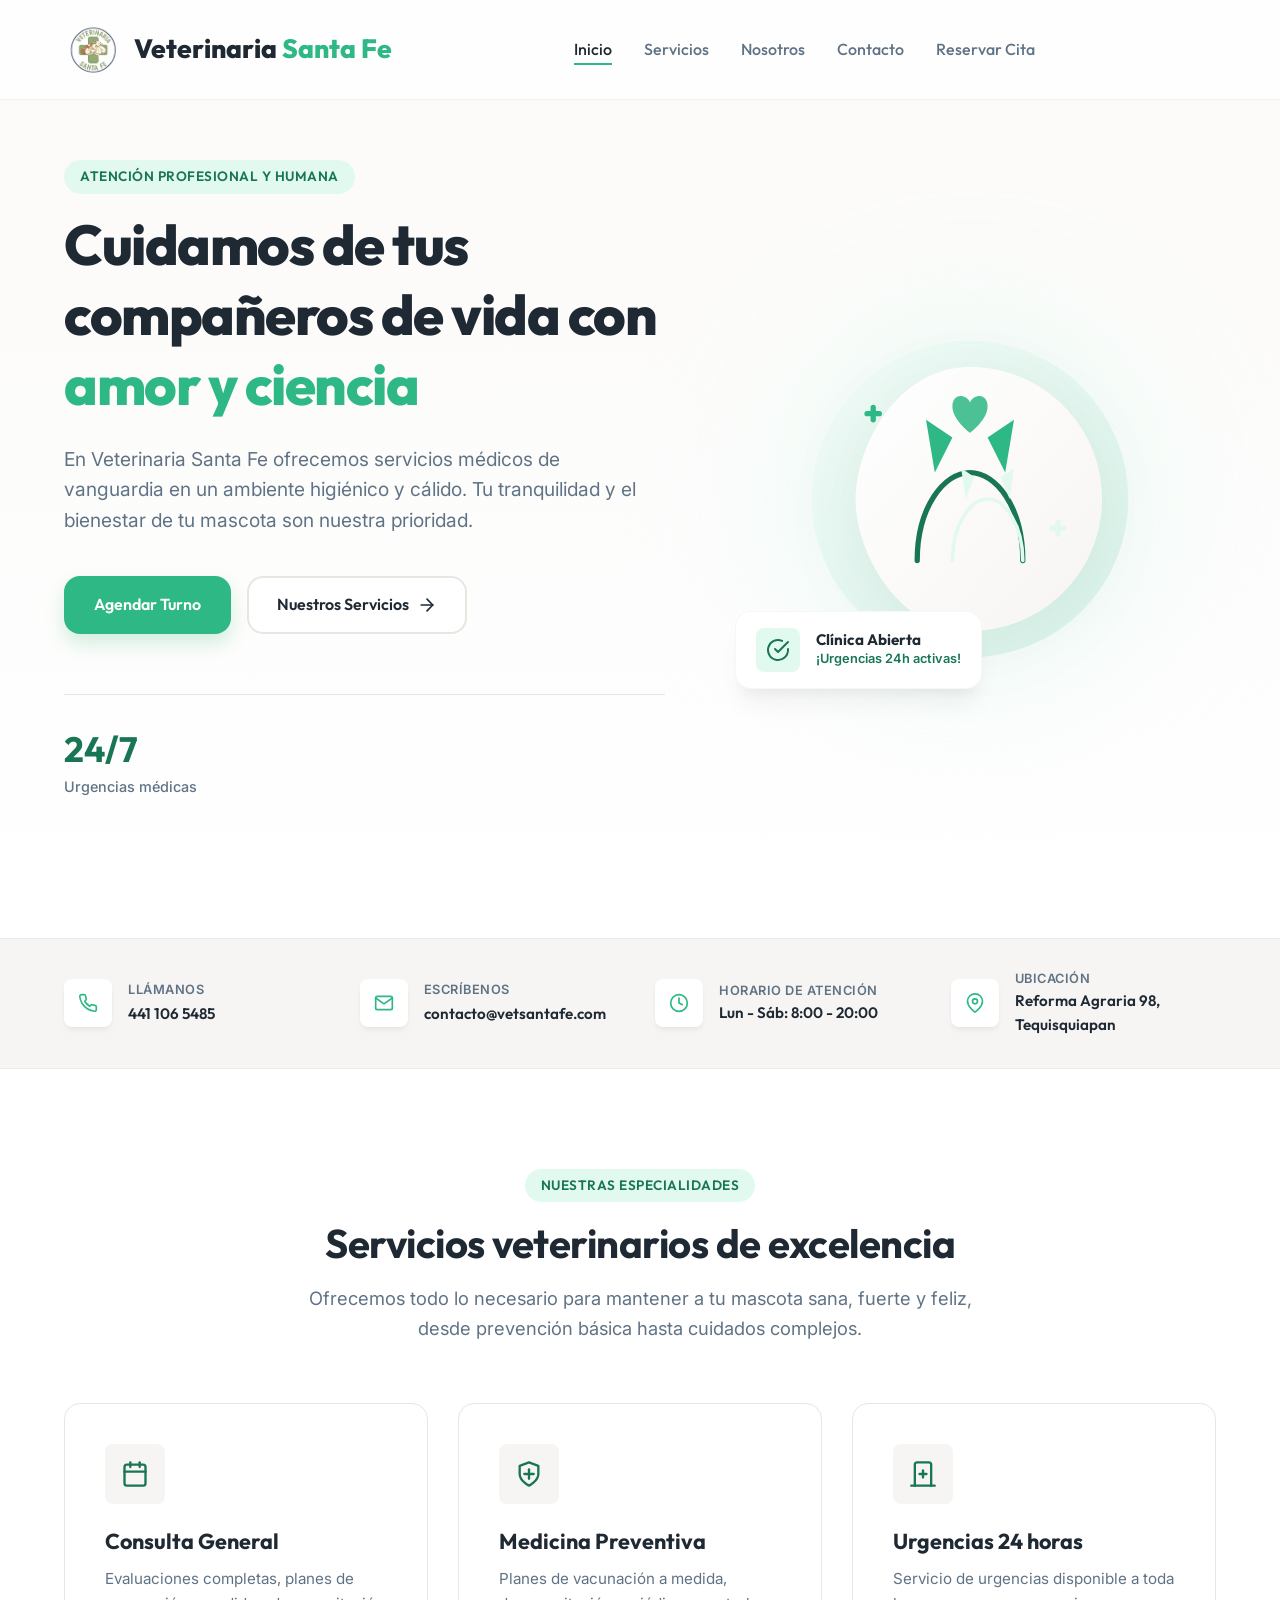
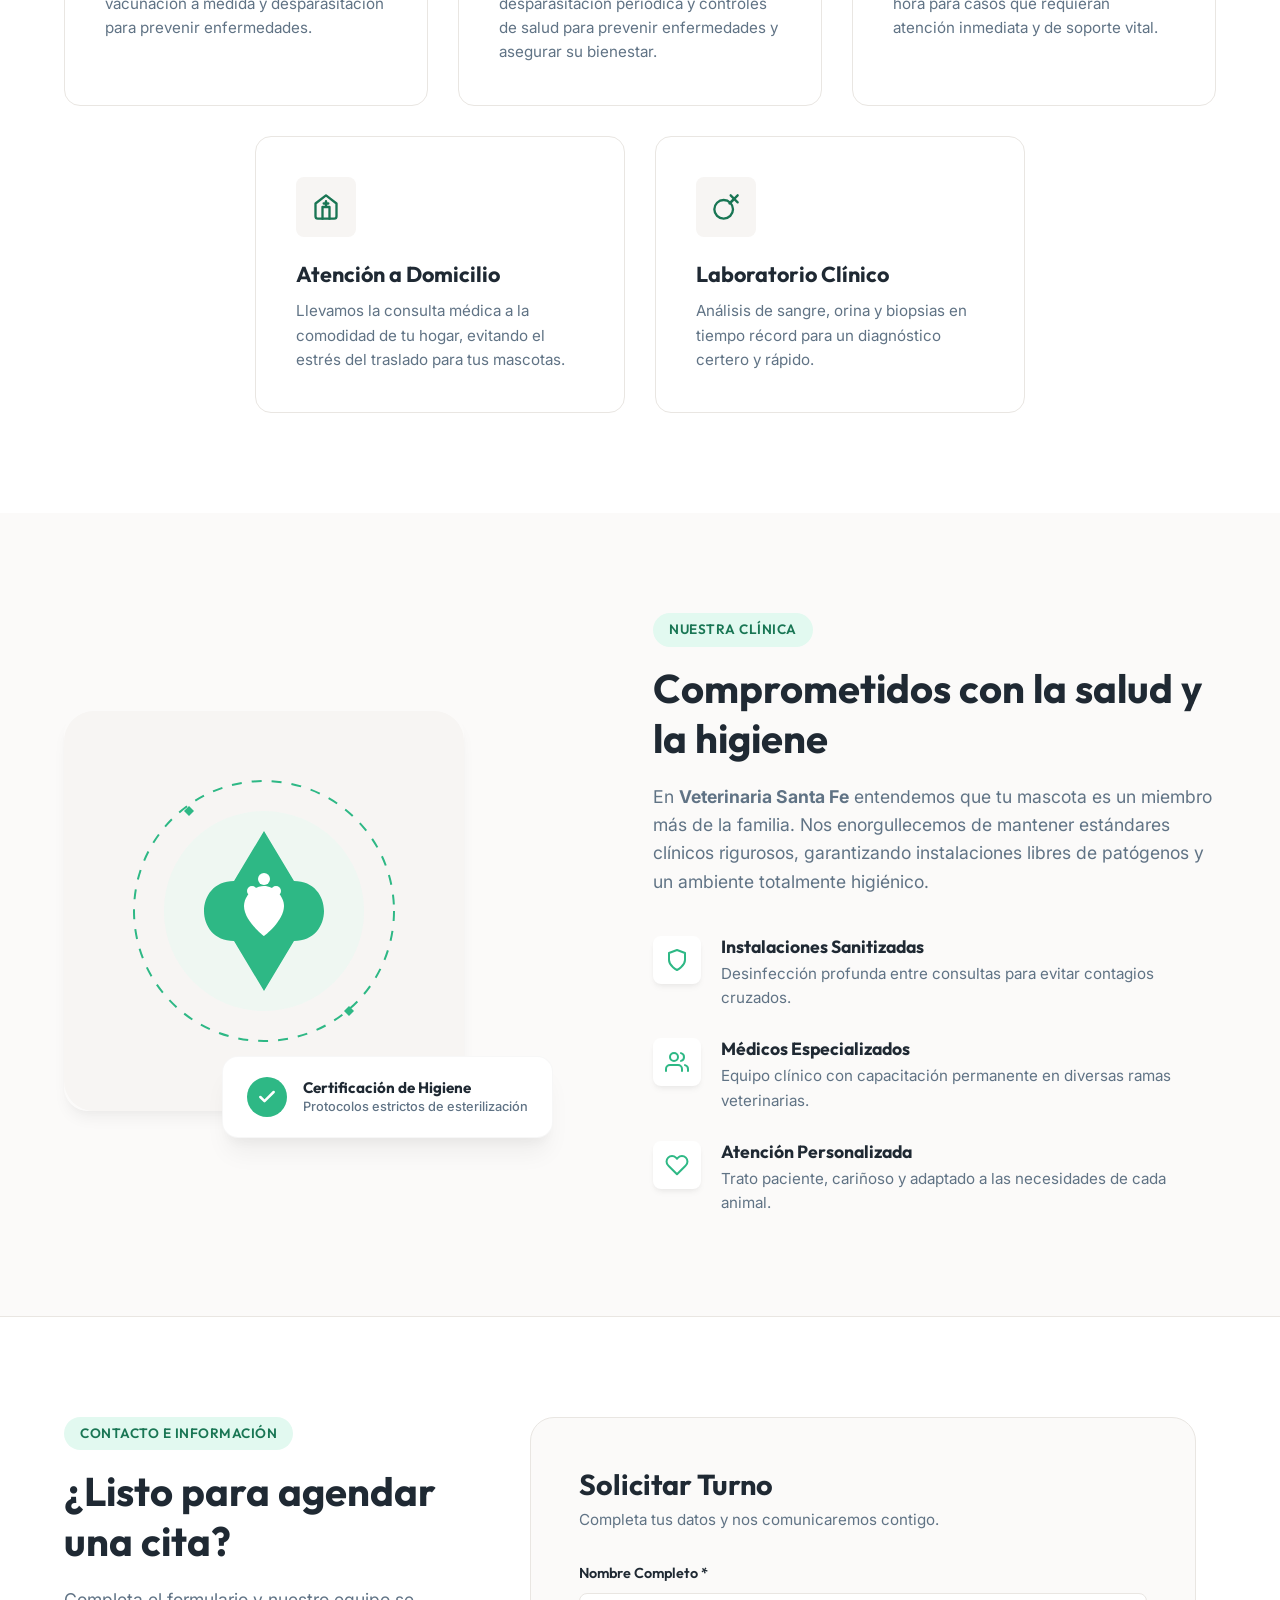
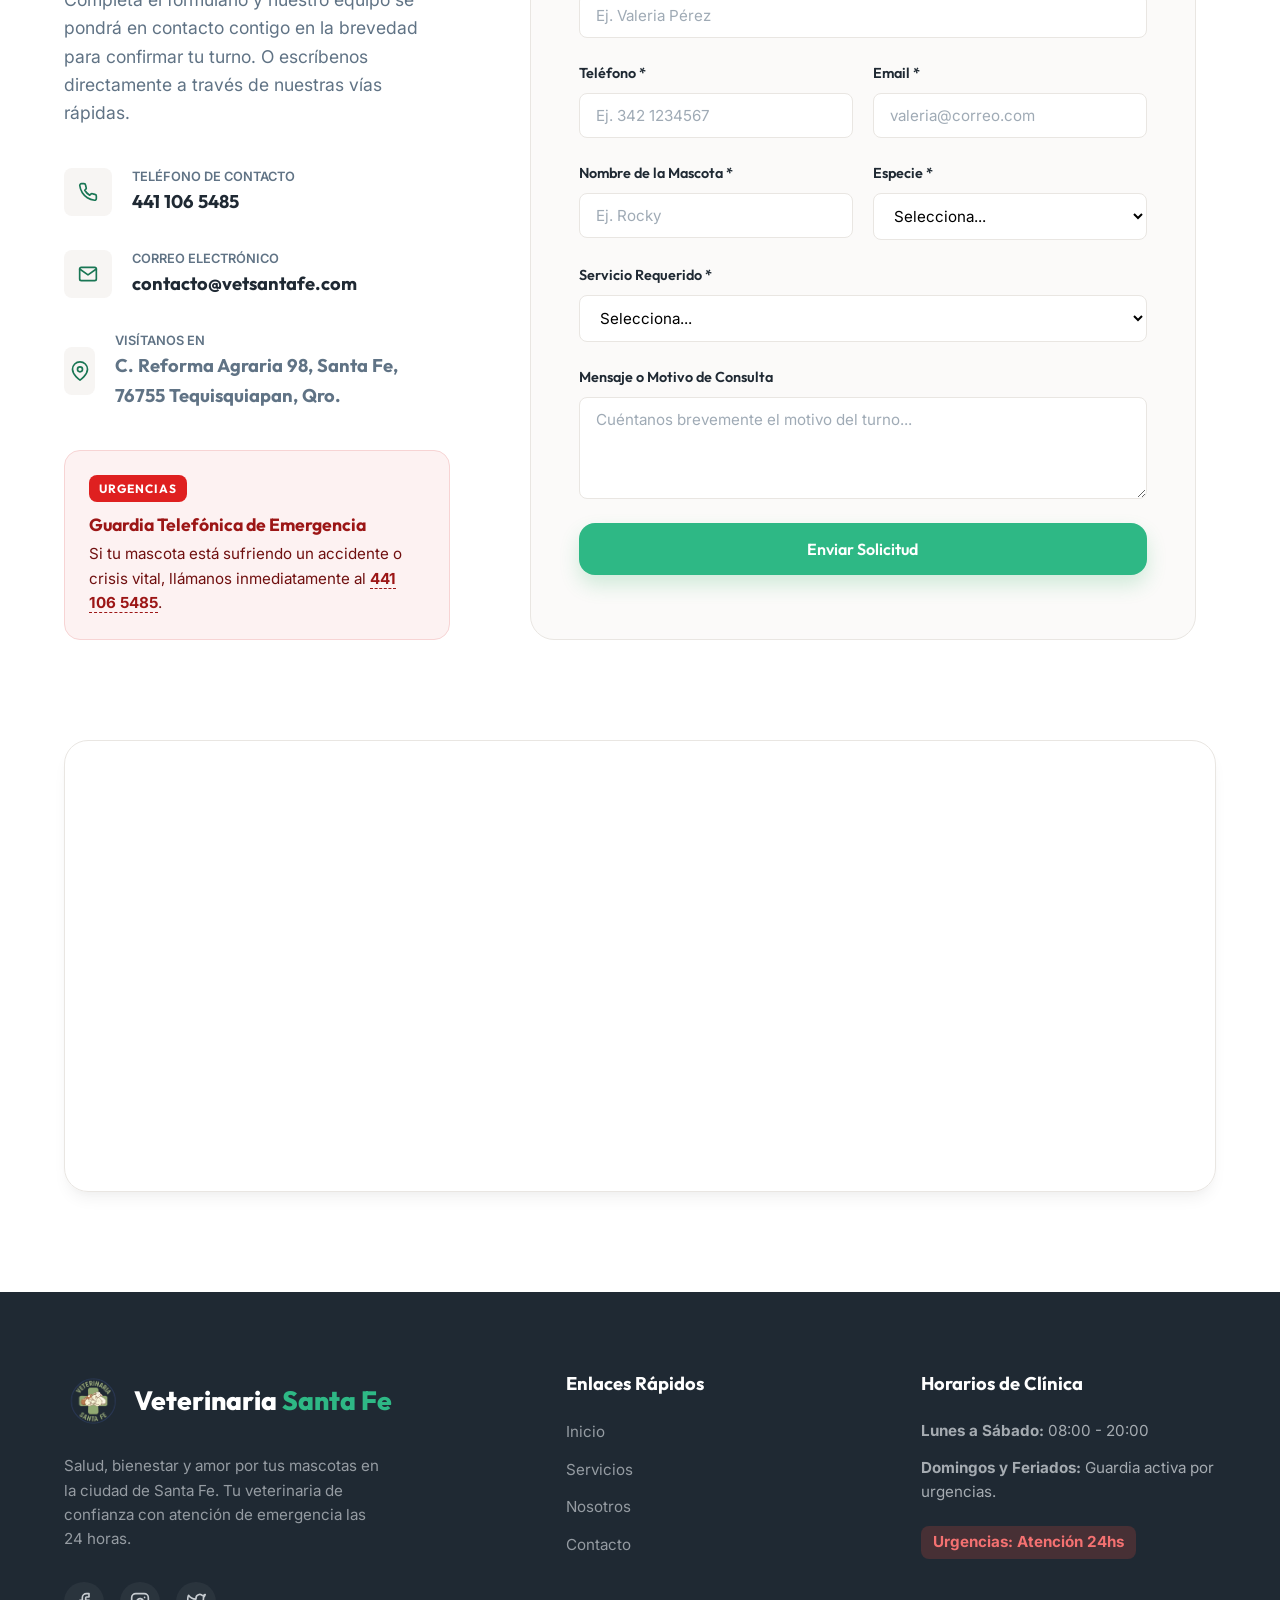
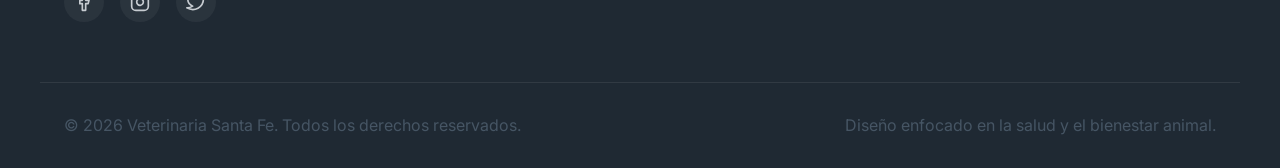
==== index.html @ e762793d "Add files via upload" ====
<!DOCTYPE html>
<html lang="es">
<head>
    <meta charset="UTF-8">
    <meta name="viewport" content="width=device-width, initial-scale=1.0">
    <title>Veterinaria Santa Fe | Cuidado y Salud para tu Mascota</title>
    <meta name="description" content="En Veterinaria Santa Fe brindamos la mejor atención para tus mascotas: consultas médicas, cirugías, laboratorio clínico y estética en un ambiente limpio, profesional y seguro.">
    <!-- Google Fonts -->
    <link rel="preconnect" href="https://fonts.googleapis.com">
    <link rel="preconnect" href="https://fonts.gstatic.com" crossorigin>
    <link href="https://fonts.googleapis.com/css2?family=Inter:wght@300;400;500;600;700&family=Outfit:wght@400;500;600;700;800&display=swap" rel="stylesheet">
    <!-- CSS Stylesheet -->
    <link rel="stylesheet" href="styles.css">
</head>
<body>

    <!-- Header / Navbar -->
    <header class="main-header" id="header">
        <div class="container header-container">
            <a href="#inicio" class="logo" id="logo-link">
                <img src="images/logo.png" alt="Veterinaria Santa Fe Logo" class="logo-img">
                <span>Veterinaria <span>Santa Fe</span></span>
            </a>
            
            <nav class="nav-menu" id="nav-menu">
                <ul>
                    <li><a href="#inicio" class="nav-link active">Inicio</a></li>
                    <li><a href="#servicios" class="nav-link">Servicios</a></li>
                    <li><a href="#nosotros" class="nav-link">Nosotros</a></li>
                    <li><a href="#contacto" class="nav-link">Contacto</a></li>
                    <li><a href="#contacto" class="nav-link">Reservar Cita</a></li>
                </ul>
            </nav>

            <div class="header-actions">
                <button class="menu-toggle" id="menu-toggle" aria-label="Abrir menú">
                    <span></span>
                    <span></span>
                    <span></span>
                </button>
            </div>
        </div>
    </header>

    <main>
        <!-- Hero Section -->
        <section id="inicio" class="hero-section">
            <div class="container hero-container">
                <div class="hero-content">
                    <span class="badge">Atención Profesional y Humana</span>
                    <h1>Cuidamos de tus compañeros de vida con <span>amor y ciencia</span></h1>
                    <p>En Veterinaria Santa Fe ofrecemos servicios médicos de vanguardia en un ambiente higiénico y cálido. Tu tranquilidad y el bienestar de tu mascota son nuestra prioridad.</p>
                    <div class="hero-actions">
                        <a href="#contacto" class="btn btn-primary">Agendar Turno</a>
                        <a href="#servicios" class="btn btn-secondary">
                            Nuestros Servicios
                            <svg xmlns="http://www.w3.org/2000/svg" width="20" height="20" viewBox="0 0 24 24" fill="none" stroke="currentColor" stroke-width="2" stroke-linecap="round" stroke-linejoin="round"><line x1="5" y1="12" x2="19" y2="12"></line><polyline points="12 5 19 12 12 19"></polyline></svg>
                        </a>
                    </div>
                    <div class="hero-stats">
                        <div class="stat-item">
                            <h3>24/7</h3>
                            <p>Urgencias médicas</p>
                        </div>
                    </div>
                </div>
                
                <div class="hero-graphic">
                    <div class="graphic-bg-glow"></div>
                    <!-- Minimalist SVG Pets Vector Art (Modern, Premium, Geometric) -->
                    <svg class="hero-svg" viewBox="0 0 500 500" fill="none" xmlns="http://www.w3.org/2000/svg">
                        <!-- Abstract shapes in background -->
                        <circle cx="250" cy="250" r="180" fill="url(#mintGradient)" opacity="0.15" />
                        <path d="M400,250 C400,332.8 332.8,400 250,400 C167.2,400 120,310 120,250 C120,190 167.2,100 250,100 C332.8,100 400,167.2 400,250 Z" fill="url(#boneGradient)" />
                        
                        <!-- Stylized Dog Outline -->
                        <path d="M190 320 C190 260, 220 220, 250 220 C280 220, 310 260, 310 320" stroke="var(--mint-dark)" stroke-width="6" stroke-linecap="round" fill="none" />
                        <path d="M210 220 L200 160 L230 180 Z" fill="var(--mint)" />
                        <path d="M290 220 L300 160 L270 180 Z" fill="var(--mint)" />
                        
                        <!-- Stylized Cat Outline -->
                        <path d="M230 320 C230 280, 250 250, 270 250 C290 250, 310 280, 310 320" stroke="var(--mint-light)" stroke-width="4" stroke-linecap="round" fill="none" />
                        <path d="M245 250 L240 215 L255 225 Z" fill="var(--mint-light)" />
                        <path d="M295 250 L300 215 L285 225 Z" fill="var(--mint-light)" />
                        
                        <!-- Friendly elements -->
                        <!-- Heart -->
                        <path d="M250 140 C245 130, 230 130, 230 145 C230 160, 250 175, 250 175 C250 175, 270 160, 270 145 C270 130, 255 130, 250 140 Z" fill="var(--mint)" opacity="0.85" />
                        
                        <!-- Floating crosses & sparkles -->
                        <g class="floating-cross-1">
                            <rect x="130" y="150" width="20" height="6" rx="3" fill="var(--mint)" />
                            <rect x="137" y="143" width="6" height="20" rx="3" fill="var(--mint)" />
                        </g>
                        <g class="floating-cross-2">
                            <rect x="340" y="280" width="20" height="6" rx="3" fill="var(--mint-light)" />
                            <rect x="347" y="273" width="6" height="20" rx="3" fill="var(--mint-light)" />
                        </g>
                        
                        <!-- Sparkles -->
                        <path d="M350 120 L355 125 L360 120 L355 115 Z" fill="var(--color-primary-dark)" />
                        <path d="M120 330 L123 333 L126 330 L123 327 Z" fill="var(--color-primary)" />
                        
                        <!-- Gradients definition -->
                        <defs>
                            <linearGradient id="mintGradient" x1="0%" y1="0%" x2="100%" y2="100%">
                                <stop offset="0%" stop-color="var(--mint-light)" />
                                <stop offset="100%" stop-color="var(--mint)" />
                            </linearGradient>
                            <linearGradient id="boneGradient" x1="0%" y1="0%" x2="100%" y2="100%">
                                <stop offset="0%" stop-color="#fff" />
                                <stop offset="100%" stop-color="var(--bone)" />
                            </linearGradient>
                        </defs>
                    </svg>

                    <!-- Interactive Floating Card -->
                    <div class="floating-card active-card">
                        <div class="card-icon">
                            <svg xmlns="http://www.w3.org/2000/svg" width="24" height="24" viewBox="0 0 24 24" fill="none" stroke="currentColor" stroke-width="2" stroke-linecap="round" stroke-linejoin="round"><path d="M22 11.08V12a10 10 0 1 1-5.93-9.14"></path><polyline points="22 4 12 14.01 9 11.01"></polyline></svg>
                        </div>
                        <div class="card-info">
                            <h4>Clínica Abierta</h4>
                            <p>¡Urgencias 24h activas!</p>
                        </div>
                    </div>
                </div>
            </div>
        </section>

        <!-- Information Quick Banner -->
        <section class="info-banner">
            <div class="container info-banner-container">
                <div class="info-item">
                    <div class="info-icon">
                        <svg xmlns="http://www.w3.org/2000/svg" width="20" height="20" viewBox="0 0 24 24" fill="none" stroke="currentColor" stroke-width="2" stroke-linecap="round" stroke-linejoin="round"><path d="M22 16.92v3a2 2 0 0 1-2.18 2 19.79 19.79 0 0 1-8.63-3.07 19.5 19.5 0 0 1-6-6 19.79 19.79 0 0 1-3.07-8.67A2 2 0 0 1 4.11 2h3a2 2 0 0 1 2 1.72 12.84 12.84 0 0 0 .7 2.81 2 2 0 0 1-.45 2.11L8.09 9.91a16 16 0 0 0 6 6l1.27-1.27a2 2 0 0 1 2.11-.45 12.84 12.84 0 0 0 2.81.7A2 2 0 0 1 22 16.92z"></path></svg>
                    </div>
                    <div class="info-text">
                        <span>Llámanos</span>
                        <a href="tel:4411065485" class="info-link">441 106 5485</a>
                    </div>
                </div>
                
                <div class="info-item">
                    <div class="info-icon">
                        <svg xmlns="http://www.w3.org/2000/svg" width="20" height="20" viewBox="0 0 24 24" fill="none" stroke="currentColor" stroke-width="2" stroke-linecap="round" stroke-linejoin="round"><path d="M4 4h16c1.1 0 2 .9 2 2v12c0 1.1-.9 2-2 2H4c-1.1 0-2-.9-2-2V6c0-1.1.9-2 2-2z"></path><polyline points="22,6 12,13 2,6"></polyline></svg>
                    </div>
                    <div class="info-text">
                        <span>Escríbenos</span>
                        <a href="mailto:contacto@veteriniariasantafe.com" class="info-link">contacto@vetsantafe.com</a>
                    </div>
                </div>

                <div class="info-item">
                    <div class="info-icon">
                        <svg xmlns="http://www.w3.org/2000/svg" width="20" height="20" viewBox="0 0 24 24" fill="none" stroke="currentColor" stroke-width="2" stroke-linecap="round" stroke-linejoin="round"><circle cx="12" cy="12" r="10"></circle><polyline points="12 6 12 12 16 14"></polyline></svg>
                    </div>
                    <div class="info-text">
                        <span>Horario de Atención</span>
                        <p>Lun - Sáb: 8:00 - 20:00</p>
                    </div>
                </div>

                <div class="info-item">
                    <div class="info-icon">
                        <svg xmlns="http://www.w3.org/2000/svg" width="20" height="20" viewBox="0 0 24 24" fill="none" stroke="currentColor" stroke-width="2" stroke-linecap="round" stroke-linejoin="round"><path d="M21 10c0 7-9 13-9 13s-9-6-9-13a9 9 0 0 1 18 0z"></path><circle cx="12" cy="10" r="3"></circle></svg>
                    </div>
                    <div class="info-text">
                        <span>Ubicación</span>
                        <p>Reforma Agraria 98, Tequisquiapan</p>
                    </div>
                </div>
            </div>
        </section>

        <!-- Services Section -->
        <section id="servicios" class="services-section">
            <div class="container">
                <div class="section-title">
                    <span class="badge">Nuestras Especialidades</span>
                    <h2>Servicios veterinarios de excelencia</h2>
                    <p>Ofrecemos todo lo necesario para mantener a tu mascota sana, fuerte y feliz, desde prevención básica hasta cuidados complejos.</p>
                </div>

                <div class="services-grid">
                    <!-- Service 1 -->
                    <div class="service-card reveal">
                        <div class="service-icon">
                            <svg xmlns="http://www.w3.org/2000/svg" viewBox="0 0 24 24" fill="none" stroke="currentColor" stroke-width="2" stroke-linecap="round" stroke-linejoin="round"><rect x="3" y="4" width="18" height="18" rx="2" ry="2"></rect><line x1="16" y1="2" x2="16" y2="6"></line><line x1="8" y1="2" x2="8" y2="6"></line><line x1="3" y1="10" x2="21" y2="10"></line></svg>
                        </div>
                        <h3>Consulta General</h3>
                        <p>Evaluaciones completas, planes de vacunación a medida y desparasitación para prevenir enfermedades.</p>
                    </div>

                    <!-- Service 2 -->
                    <div class="service-card reveal">
                        <div class="service-icon">
                            <svg xmlns="http://www.w3.org/2000/svg" viewBox="0 0 24 24" fill="none" stroke="currentColor" stroke-width="2" stroke-linecap="round" stroke-linejoin="round">
                                <path d="M12 22s8-4 8-10V5l-8-3-8 3v7c0 6 8 10 8 10z"/>
                                <line x1="12" y1="8" x2="12" y2="16"/>
                                <line x1="8" y1="12" x2="16" y2="12"/>
                            </svg>
                        </div>
                        <h3>Medicina Preventiva</h3>
                        <p>Planes de vacunación a medida, desparasitación periódica y controles de salud para prevenir enfermedades y asegurar su bienestar.</p>
                    </div>

                    <!-- Service 3 -->
                    <div class="service-card reveal">
                        <div class="service-icon">
                            <svg xmlns="http://www.w3.org/2000/svg" viewBox="0 0 24 24" fill="none" stroke="currentColor" stroke-width="2" stroke-linecap="round" stroke-linejoin="round"><path d="M2 22h20"></path><path d="M5 22V4a2 2 0 0 1 2-2h10a2 2 0 0 1 2 2v18"></path><path d="M9 12h6"></path><path d="M12 9v6"></path></svg>
                        </div>
                        <h3>Urgencias 24 horas</h3>
                        <p>Servicio de urgencias disponible a toda hora para casos que requieran atención inmediata y de soporte vital.</p>
                    </div>

                    <!-- Service 4 -->
                    <div class="service-card reveal">
                        <div class="service-icon">
                            <svg xmlns="http://www.w3.org/2000/svg" viewBox="0 0 24 24" fill="none" stroke="currentColor" stroke-width="2" stroke-linecap="round" stroke-linejoin="round">
                                <path d="M3 9l9-7 9 7v11a2 2 0 0 1-2 2H5a2 2 0 0 1-2-2z"/>
                                <polyline points="9 22 9 12 15 12 15 22"/>
                                <line x1="12" y1="7" x2="12" y2="11"/>
                                <line x1="10" y1="9" x2="14" y2="9"/>
                            </svg>
                        </div>
                        <h3>Atención a Domicilio</h3>
                        <p>Llevamos la consulta médica a la comodidad de tu hogar, evitando el estrés del traslado para tus mascotas.</p>
                    </div>

                    <!-- Service 5 -->
                    <div class="service-card reveal">
                        <div class="service-icon">
                            <svg xmlns="http://www.w3.org/2000/svg" viewBox="0 0 24 24" fill="none" stroke="currentColor" stroke-width="2" stroke-linecap="round" stroke-linejoin="round"><circle cx="10" cy="14" r="8"></circle><line x1="22" y1="2" x2="16" y2="8"></line><line x1="16" y1="2" x2="22" y2="8"></line><line x1="19" y1="5" x2="15" y2="9"></line></svg>
                        </div>
                        <h3>Laboratorio Clínico</h3>
                        <p>Análisis de sangre, orina y biopsias en tiempo récord para un diagnóstico certero y rápido.</p>
                    </div>
                </div>
            </div>
        </section>

        <!-- About Us Section -->
        <section id="nosotros" class="about-section">
            <div class="container about-container">
                <div class="about-graphics">
                    <!-- Modern Clean SVG layout showing cleanliness and care -->
                    <svg class="about-svg" viewBox="0 0 400 400" fill="none" xmlns="http://www.w3.org/2000/svg">
                        <rect width="400" height="400" rx="30" fill="var(--bone)" />
                        <!-- Circle accents -->
                        <circle cx="200" cy="200" r="130" fill="none" stroke="var(--mint)" stroke-width="2" stroke-dasharray="10 10" />
                        <circle cx="200" cy="200" r="100" fill="var(--mint-light)" opacity="0.4" />
                        
                        <!-- Cleanliness Sparkles / Shield -->
                        <path d="M200 120 L230 170 C270 170, 270 230, 230 230 L200 280 L170 230 C130 230, 130 170, 170 170 Z" fill="var(--mint)" />
                        
                        <!-- White paw inside shield -->
                        <path d="M200 175 C190 175, 180 185, 180 195 C180 210, 200 225, 200 225 C200 225, 220 210, 220 195 C220 185, 210 175, 200 175 Z" fill="#fff" />
                        <circle cx="188" cy="180" r="5" fill="#fff" />
                        <circle cx="212" cy="180" r="5" fill="#fff" />
                        <circle cx="200" cy="168" r="6" fill="#fff" />
                        
                        <!-- Clean sparkles -->
                        <path d="M120 100 L125 105 L130 100 L125 95 Z" fill="var(--mint)" />
                        <path d="M280 300 L285 305 L290 300 L285 295 Z" fill="var(--mint)" />
                    </svg>

                    <!-- Overlay Clinic Highlight -->
                    <div class="about-overlay-card">
                        <div class="check-icon">
                            <svg xmlns="http://www.w3.org/2000/svg" width="20" height="20" viewBox="0 0 24 24" fill="none" stroke="currentColor" stroke-width="3" stroke-linecap="round" stroke-linejoin="round"><polyline points="20 6 9 17 4 12"></polyline></svg>
                        </div>
                        <div>
                            <h4>Certificación de Higiene</h4>
                            <p>Protocolos estrictos de esterilización</p>
                        </div>
                    </div>
                </div>

                <div class="about-content">
                    <span class="badge">Nuestra Clínica</span>
                    <h2>Comprometidos con la salud y la higiene</h2>
                    <p>En <strong>Veterinaria Santa Fe</strong> entendemos que tu mascota es un miembro más de la familia. Nos enorgullecemos de mantener estándares clínicos rigurosos, garantizando instalaciones libres de patógenos y un ambiente totalmente higiénico.</p>
                    
                    <div class="features-list">
                        <div class="feature-item">
                            <div class="feature-icon">
                                <svg xmlns="http://www.w3.org/2000/svg" width="24" height="24" viewBox="0 0 24 24" fill="none" stroke="currentColor" stroke-width="2" stroke-linecap="round" stroke-linejoin="round"><path d="M12 22s8-4 8-10V5l-8-3-8 3v7c0 6 8 10 8 10z"></path></svg>
                            </div>
                            <div>
                                <h4>Instalaciones Sanitizadas</h4>
                                <p>Desinfección profunda entre consultas para evitar contagios cruzados.</p>
                            </div>
                        </div>

                        <div class="feature-item">
                            <div class="feature-icon">
                                <svg xmlns="http://www.w3.org/2000/svg" width="24" height="24" viewBox="0 0 24 24" fill="none" stroke="currentColor" stroke-width="2" stroke-linecap="round" stroke-linejoin="round"><path d="M17 21v-2a4 4 0 0 0-4-4H5a4 4 0 0 0-4 4v2"></path><circle cx="9" cy="7" r="4"></circle><path d="M23 21v-2a4 4 0 0 0-3-3.87"></path><path d="M16 3.13a4 4 0 0 1 0 7.75"></path></svg>
                            </div>
                            <div>
                                <h4>Médicos Especializados</h4>
                                <p>Equipo clínico con capacitación permanente en diversas ramas veterinarias.</p>
                            </div>
                        </div>

                        <div class="feature-item">
                            <div class="feature-icon">
                                <svg xmlns="http://www.w3.org/2000/svg" width="24" height="24" viewBox="0 0 24 24" fill="none" stroke="currentColor" stroke-width="2" stroke-linecap="round" stroke-linejoin="round"><path d="M20.84 4.61a5.5 5.5 0 0 0-7.78 0L12 5.67l-1.06-1.06a5.5 5.5 0 0 0-7.78 7.78l1.06 1.06L12 21.23l7.78-7.78 1.06-1.06a5.5 5.5 0 0 0 0-7.78z"></path></svg>
                            </div>
                            <div>
                                <h4>Atención Personalizada</h4>
                                <p>Trato paciente, cariñoso y adaptado a las necesidades de cada animal.</p>
                            </div>
                        </div>
                    </div>
                </div>
            </div>
        </section>

        <!-- Contact Section -->
        <section id="contacto" class="contact-section">
            <div class="container contact-container">
                <div class="contact-info">
                    <span class="badge">Contacto e Información</span>
                    <h2>¿Listo para agendar una cita?</h2>
                    <p>Completa el formulario y nuestro equipo se pondrá en contacto contigo en la brevedad para confirmar tu turno. O escríbenos directamente a través de nuestras vías rápidas.</p>
                    
                    <div class="contact-details">
                        <div class="contact-detail-item">
                            <div class="detail-icon">
                                <svg xmlns="http://www.w3.org/2000/svg" width="20" height="20" viewBox="0 0 24 24" fill="none" stroke="currentColor" stroke-width="2" stroke-linecap="round" stroke-linejoin="round"><path d="M22 16.92v3a2 2 0 0 1-2.18 2 19.79 19.79 0 0 1-8.63-3.07 19.5 19.5 0 0 1-6-6 19.79 19.79 0 0 1-3.07-8.67A2 2 0 0 1 4.11 2h3a2 2 0 0 1 2 1.72 12.84 12.84 0 0 0 .7 2.81 2 2 0 0 1-.45 2.11L8.09 9.91a16 16 0 0 0 6 6l1.27-1.27a2 2 0 0 1 2.11-.45 12.84 12.84 0 0 0 2.81.7A2 2 0 0 1 22 16.92z"></path></svg>
                            </div>
                            <div>
                                <span>Teléfono de Contacto</span>
                                <a href="tel:4411065485">441 106 5485</a>
                            </div>
                        </div>

                        <div class="contact-detail-item">
                            <div class="detail-icon">
                                <svg xmlns="http://www.w3.org/2000/svg" width="20" height="20" viewBox="0 0 24 24" fill="none" stroke="currentColor" stroke-width="2" stroke-linecap="round" stroke-linejoin="round"><path d="M4 4h16c1.1 0 2 .9 2 2v12c0 1.1-.9 2-2 2H4c-1.1 0-2-.9-2-2V6c0-1.1.9-2 2-2z"></path><polyline points="22,6 12,13 2,6"></polyline></svg>
                            </div>
                            <div>
                                <span>Correo Electrónico</span>
                                <a href="mailto:contacto@veteriniariasantafe.com">contacto@vetsantafe.com</a>
                            </div>
                        </div>

                        <div class="contact-detail-item">
                            <div class="detail-icon">
                                <svg xmlns="http://www.w3.org/2000/svg" width="20" height="20" viewBox="0 0 24 24" fill="none" stroke="currentColor" stroke-width="2" stroke-linecap="round" stroke-linejoin="round"><path d="M21 10c0 7-9 13-9 13s-9-6-9-13a9 9 0 0 1 18 0z"></path><circle cx="12" cy="10" r="3"></circle></svg>
                            </div>
                            <div>
                                <span>Visítanos en</span>
                                <p>C. Reforma Agraria 98, Santa Fe, 76755 Tequisquiapan, Qro.</p>
                            </div>
                        </div>
                    </div>

                    <div class="emergency-box">
                        <div class="emergency-badge">URGENCIAS</div>
                        <h4>Guardia Telefónica de Emergencia</h4>
                        <p>Si tu mascota está sufriendo un accidente o crisis vital, llámanos inmediatamente al <a href="tel:4411065485"><strong>441 106 5485</strong></a>.</p>
                    </div>
                </div>

                <div class="contact-form-container">
                    <form class="contact-form" id="appointment-form">
                        <h3>Solicitar Turno</h3>
                        <p class="form-subtitle">Completa tus datos y nos comunicaremos contigo.</p>
                        
                        <div class="form-group">
                            <label for="client-name">Nombre Completo *</label>
                            <input type="text" id="client-name" name="client-name" required placeholder="Ej. Valeria Pérez">
                            <span class="error-msg" id="error-name">Por favor ingresa tu nombre</span>
                        </div>

                        <div class="form-row">
                            <div class="form-group">
                                <label for="client-phone">Teléfono *</label>
                                <input type="tel" id="client-phone" name="client-phone" required placeholder="Ej. 342 1234567">
                                <span class="error-msg" id="error-phone">Ingresa un teléfono válido</span>
                            </div>
                            <div class="form-group">
                                <label for="client-email">Email *</label>
                                <input type="email" id="client-email" name="client-email" required placeholder="valeria@correo.com">
                                <span class="error-msg" id="error-email">Ingresa un correo electrónico válido</span>
                            </div>
                        </div>

                        <div class="form-row">
                            <div class="form-group">
                                <label for="pet-name">Nombre de la Mascota *</label>
                                <input type="text" id="pet-name" name="pet-name" required placeholder="Ej. Rocky">
                                <span class="error-msg" id="error-pet">Ingresa el nombre de tu mascota</span>
                            </div>
                            <div class="form-group">
                                <label for="pet-type">Especie *</label>
                                <select id="pet-type" name="pet-type" required>
                                    <option value="" disabled selected>Selecciona...</option>
                                    <option value="perro">Perro</option>
                                    <option value="gato">Gato</option>
                                    <option value="ave">Ave</option>
                                    <option value="otro">Otro Exótico</option>
                                </select>
                                <span class="error-msg" id="error-type">Selecciona el tipo de mascota</span>
                            </div>
                        </div>

                        <div class="form-group">
                            <label for="service-select">Servicio Requerido *</label>
                            <select id="service-select" name="service-select" required>
                                <option value="" disabled selected>Selecciona...</option>
                                <option value="consulta">Consulta General</option>
                                <option value="preventiva">Medicina Preventiva</option>
                                <option value="domicilio">Atención a Domicilio</option>
                                <option value="laboratorio">Análisis de Laboratorio</option>
                                <option value="otro">Otro Motivo</option>
                            </select>
                            <span class="error-msg" id="error-service">Selecciona un servicio</span>
                        </div>

                        <div class="form-group">
                            <label for="message">Mensaje o Motivo de Consulta</label>
                            <textarea id="message" name="message" rows="4" placeholder="Cuéntanos brevemente el motivo del turno..."></textarea>
                        </div>

                        <button type="submit" class="btn btn-primary btn-block" id="submit-btn">
                            <span>Enviar Solicitud</span>
                            <svg class="loading-spinner" xmlns="http://www.w3.org/2000/svg" fill="none" viewBox="0 0 24 24">
                                <circle cx="12" cy="12" r="10" stroke="currentColor" stroke-width="4" opacity="0.25"></circle>
                                <path fill="currentColor" d="M4 12a8 8 0 018-8V0C5.373 0 0 5.373 0 12h4z"></path>
                            </svg>
                        </button>
                        
                        <div class="form-success-alert" id="success-alert">
                            <svg xmlns="http://www.w3.org/2000/svg" width="24" height="24" viewBox="0 0 24 24" fill="none" stroke="currentColor" stroke-width="2.5" stroke-linecap="round" stroke-linejoin="round"><path d="M22 11.08V12a10 10 0 1 1-5.93-9.14"></path><polyline points="22 4 12 14.01 9 11.01"></polyline></svg>
                            <div>
                                <strong>¡Solicitud Enviada!</strong>
                                <p>Nos comunicaremos contigo en las próximas horas para confirmar la fecha y hora de tu turno.</p>
                            </div>
                        </div>
                    </form>
                </div>
            </div>
        </section>

        <!-- Map Section -->
        <section class="map-section">
            <div class="container">
                <div class="map-container">
                    <iframe 
                        src="https://maps.google.com/maps?q=C.+Reforma+Agraria+98,+Santa+Fe,+76755+Tequisquiapan,+Qro.&t=&z=16&ie=UTF8&iwloc=&output=embed" 
                        width="100%" 
                        height="450" 
                        style="border:0;" 
                        allowfullscreen="" 
                        loading="lazy" 
                        referrerpolicy="no-referrer-when-downgrade">
                    </iframe>
                </div>
            </div>
        </section>
    </main>

    <!-- Footer -->
    <footer class="main-footer">
        <div class="container footer-container">
            <div class="footer-brand">
                <a href="#inicio" class="logo">
                    <img src="images/logo.png" alt="Veterinaria Santa Fe Logo" class="logo-img">
                    <span>Veterinaria <span>Santa Fe</span></span>
                </a>
                <p class="footer-desc">Salud, bienestar y amor por tus mascotas en la ciudad de Santa Fe. Tu veterinaria de confianza con atención de emergencia las 24 horas.</p>
                <div class="social-links">
                    <!-- Facebook -->
                    <a href="#" aria-label="Facebook">
                        <svg xmlns="http://www.w3.org/2000/svg" width="20" height="20" viewBox="0 0 24 24" fill="none" stroke="currentColor" stroke-width="2" stroke-linecap="round" stroke-linejoin="round"><path d="M18 2h-3a5 5 0 0 0-5 5v3H7v4h3v8h4v-8h3l1-4h-4V7a1 1 0 0 1 1-1h3z"></path></svg>
                    </a>
                    <!-- Instagram -->
                    <a href="#" aria-label="Instagram">
                        <svg xmlns="http://www.w3.org/2000/svg" width="20" height="20" viewBox="0 0 24 24" fill="none" stroke="currentColor" stroke-width="2" stroke-linecap="round" stroke-linejoin="round"><rect x="2" y="2" width="20" height="20" rx="5" ry="5"></rect><path d="M16 11.37A4 4 0 1 1 12.63 8 4 4 0 0 1 16 11.37z"></path><line x1="17.5" y1="6.5" x2="17.51" y2="6.5"></line></svg>
                    </a>
                    <!-- Twitter / X -->
                    <a href="#" aria-label="Twitter">
                        <svg xmlns="http://www.w3.org/2000/svg" width="20" height="20" viewBox="0 0 24 24" fill="none" stroke="currentColor" stroke-width="2" stroke-linecap="round" stroke-linejoin="round"><path d="M23 3a10.9 10.9 0 0 1-3.14 1.53 4.48 4.48 0 0 0-7.86 3v1A10.66 10.66 0 0 1 3 4s-4 9 5 13a11.64 11.64 0 0 1-7 2c9 5 20 0 20-11.5a4.5 4.5 0 0 0-.08-.83A7.72 7.72 0 0 0 23 3z"></path></svg>
                    </a>
                </div>
            </div>

            <div class="footer-links">
                <h4>Enlaces Rápidos</h4>
                <ul>
                    <li><a href="#inicio">Inicio</a></li>
                    <li><a href="#servicios">Servicios</a></li>
                    <li><a href="#nosotros">Nosotros</a></li>
                    <li><a href="#contacto">Contacto</a></li>
                </ul>
            </div>

            <div class="footer-hours">
                <h4>Horarios de Clínica</h4>
                <p><strong>Lunes a Sábado:</strong> 08:00 - 20:00</p>
                <p><strong>Domingos y Feriados:</strong> Guardia activa por urgencias.</p>
                <p class="emergency-alert"><strong>Urgencias:</strong> Atención 24hs</p>
            </div>
        </div>
        <div class="footer-bottom">
            <div class="container footer-bottom-container">
                <p>&copy; 2026 Veterinaria Santa Fe. Todos los derechos reservados.</p>
                <p>Diseño enfocado en la salud y el bienestar animal.</p>
            </div>
        </div>
    </footer>

    <!-- JS Scripts -->
    <script src="app.js"></script>
</body>
</html>
---- styles.css ----
/* ==========================================
   Veterinaria Santa Fe - Estilos CSS Vanilla
   ========================================== */

/* --- Variables del Sistema de Diseño --- */
:root {
    /* Paleta de Colores (Verde Menta, Hueso, Blanco) */
    --mint: hsl(158, 60%, 45%);
    --mint-light: hsl(158, 64%, 93%);
    --mint-dark: hsl(158, 65%, 28%);
    --mint-glow: rgba(39, 174, 96, 0.15);
    
    --bone: hsl(30, 20%, 96%);
    --bone-light: hsl(30, 25%, 98%);
    --bone-dark: hsl(30, 15%, 90%);
    
    --white: #ffffff;
    
    --text-primary: hsl(210, 24%, 16%);
    --text-muted: hsl(210, 16%, 45%);
    --text-light: hsl(210, 10%, 80%);
    
    /* Sombras Elevadas y Premium */
    --shadow-sm: 0 4px 6px -1px rgba(0, 0, 0, 0.05), 0 2px 4px -1px rgba(0, 0, 0, 0.03);
    --shadow-md: 0 10px 15px -3px rgba(0, 0, 0, 0.05), 0 4px 6px -2px rgba(0, 0, 0, 0.02);
    --shadow-lg: 0 20px 25px -5px rgba(0, 0, 0, 0.05), 0 10px 10px -5px rgba(0, 0, 0, 0.03);
    --shadow-card: 0 12px 30px rgba(0, 0, 0, 0.04);
    --shadow-primary: 0 10px 20px rgba(39, 174, 96, 0.2);
    
    /* Bordes y Esquinas */
    --radius-sm: 8px;
    --radius-md: 16px;
    --radius-lg: 24px;
    --radius-full: 9999px;
    
    /* Transiciones */
    --transition-smooth: all 0.35s cubic-bezier(0.4, 0, 0.2, 1);
    --transition-fast: all 0.15s cubic-bezier(0.4, 0, 0.2, 1);
    
    /* Fuentes */
    --font-heading: 'Outfit', sans-serif;
    --font-body: 'Inter', sans-serif;
}

/* --- Reseteo de Estilos --- */
*, *::before, *::after {
    box-sizing: border-box;
    margin: 0;
    padding: 0;
}

html {
    scroll-behavior: smooth;
    text-size-adjust: 100%;
}

body {
    font-family: var(--font-body);
    background-color: var(--white);
    color: var(--text-primary);
    line-height: 1.6;
    overflow-x: hidden;
    -webkit-font-smoothing: antialiased;
}

/* --- Componentes Comunes & Layout --- */
.container {
    width: 100%;
    max-width: 1200px;
    margin: 0 auto;
    padding: 0 24px;
}

/* Tipografía Base */
h1, h2, h3, h4 {
    font-family: var(--font-heading);
    font-weight: 700;
    line-height: 1.25;
    color: var(--text-primary);
}

p {
    font-size: 1rem;
    color: var(--text-muted);
}

/* Enlaces */
a {
    color: inherit;
    text-decoration: none;
    transition: var(--transition-fast);
}

/* Insignia / Badge */
.badge {
    display: inline-flex;
    align-items: center;
    padding: 6px 16px;
    background-color: var(--mint-light);
    color: var(--mint-dark);
    font-family: var(--font-heading);
    font-weight: 600;
    font-size: 0.85rem;
    border-radius: var(--radius-full);
    margin-bottom: 16px;
    letter-spacing: 0.5px;
    text-transform: uppercase;
}

/* Botones Premium */
.btn {
    display: inline-flex;
    align-items: center;
    justify-content: center;
    gap: 8px;
    font-family: var(--font-heading);
    font-weight: 600;
    font-size: 1rem;
    padding: 14px 28px;
    border-radius: var(--radius-md);
    border: 2px solid transparent;
    cursor: pointer;
    transition: var(--transition-smooth);
}

.btn-primary {
    background-color: var(--mint);
    color: var(--white);
    box-shadow: var(--shadow-primary);
}

.btn-primary:hover {
    background-color: var(--mint-dark);
    transform: translateY(-2px);
    box-shadow: 0 12px 24px rgba(39, 174, 96, 0.3);
}

.btn-secondary {
    background-color: var(--white);
    color: var(--text-primary);
    border-color: var(--bone-dark);
}

.btn-secondary:hover {
    background-color: var(--bone);
    transform: translateY(-2px);
    border-color: var(--text-primary);
}

.btn-sm {
    padding: 10px 20px;
    font-size: 0.9rem;
    border-radius: var(--radius-sm);
}

.btn-block {
    width: 100%;
}

/* Encabezados de Sección */
.section-title {
    text-align: center;
    max-width: 700px;
    margin: 0 auto 60px auto;
}

.section-title h2 {
    font-size: 2.5rem;
    margin-bottom: 16px;
    letter-spacing: -0.5px;
}

.section-title p {
    font-size: 1.15rem;
}


/* --- Header / Navbar (Sticky Glassmorphism) --- */
.main-header {
    position: fixed;
    top: 0;
    left: 0;
    width: 100%;
    height: 100px;
    display: flex;
    align-items: center;
    z-index: 1000;
    transition: var(--transition-smooth);
    background-color: rgba(255, 255, 255, 0.8);
    backdrop-filter: blur(12px);
    -webkit-backdrop-filter: blur(12px);
    border-bottom: 1px solid rgba(0, 0, 0, 0.05);
}

.main-header.scrolled {
    height: 80px;
    background-color: rgba(255, 255, 255, 0.95);
    box-shadow: var(--shadow-sm);
}

.header-container {
    display: flex;
    align-items: center;
    justify-content: space-between;
}

/* Logo */
.logo {
    display: flex;
    align-items: center;
    gap: 12px;
    font-family: var(--font-heading);
    font-weight: 800;
    font-size: 1.65rem;
    color: var(--text-primary);
}

.logo-img {
    width: 58px;
    height: 58px;
    object-fit: contain;
    transition: var(--transition-smooth);
}

.logo:hover .logo-img {
    transform: scale(1.05);
}

.logo span span {
    color: var(--mint);
}

/* Menú de Navegación */
.nav-menu {
    display: flex;
    align-items: center;
}

.nav-menu ul {
    display: flex;
    list-style: none;
    gap: 32px;
    align-items: center;
}

.nav-link {
    font-family: var(--font-heading);
    font-weight: 500;
    font-size: 1rem;
    color: var(--text-muted);
    position: relative;
    padding: 6px 0;
}

.nav-link::after {
    content: '';
    position: absolute;
    bottom: 0;
    left: 0;
    width: 0;
    height: 2px;
    background-color: var(--mint);
    transition: var(--transition-smooth);
}

.nav-link:hover,
.nav-link.active {
    color: var(--text-primary);
}

.nav-link:hover::after,
.nav-link.active::after {
    width: 100%;
}

.header-actions {
    display: flex;
    align-items: center;
    gap: 16px;
}

/* Menú Hamburguesa */
.menu-toggle {
    display: none;
    flex-direction: column;
    justify-content: space-between;
    width: 24px;
    height: 18px;
    background: none;
    border: none;
    cursor: pointer;
    padding: 0;
}

.menu-toggle span {
    width: 100%;
    height: 2px;
    background-color: var(--text-primary);
    transition: var(--transition-smooth);
    border-radius: var(--radius-full);
}


/* --- Hero Section --- */
.hero-section {
    padding: 160px 0 100px 0;
    background: linear-gradient(180deg, var(--bone-light) 0%, var(--white) 100%);
    position: relative;
    overflow: hidden;
}

.hero-container {
    display: grid;
    grid-template-columns: 1.1fr 0.9fr;
    gap: 60px;
    align-items: center;
}

.hero-content h1 {
    font-size: 3.5rem;
    font-weight: 800;
    letter-spacing: -1.5px;
    margin-bottom: 24px;
}

.hero-content h1 span {
    color: var(--mint);
}

.hero-content p {
    font-size: 1.2rem;
    margin-bottom: 40px;
    max-width: 580px;
}

.hero-actions {
    display: flex;
    gap: 16px;
    margin-bottom: 60px;
}

.hero-stats {
    display: flex;
    gap: 48px;
    border-top: 1px solid var(--bone-dark);
    padding-top: 32px;
}

.stat-item h3 {
    font-size: 2.2rem;
    color: var(--mint-dark);
    margin-bottom: 4px;
}

.stat-item p {
    font-size: 0.9rem;
    font-weight: 500;
    color: var(--text-muted);
}

/* Gráfico SVG del Hero */
.hero-graphic {
    position: relative;
    display: flex;
    justify-content: center;
    align-items: center;
}

.graphic-bg-glow {
    position: absolute;
    width: 350px;
    height: 350px;
    background-color: var(--mint-light);
    filter: blur(80px);
    z-index: 1;
    opacity: 0.7;
    border-radius: var(--radius-full);
}

.hero-svg {
    width: 100%;
    max-width: 440px;
    height: auto;
    position: relative;
    z-index: 2;
    filter: drop-shadow(0 15px 30px rgba(0,0,0,0.04));
}

/* Animaciones del SVG */
@keyframes float {
    0% { transform: translateY(0px); }
    50% { transform: translateY(-10px); }
    100% { transform: translateY(0px); }
}

@keyframes pulse-soft {
    0%, 100% { transform: scale(1); opacity: 0.85; }
    50% { transform: scale(1.05); opacity: 1; }
}

.floating-cross-1 {
    animation: float 6s ease-in-out infinite;
}

.floating-cross-2 {
    animation: float 5s ease-in-out infinite 1.5s;
}

.hero-svg circle {
    animation: pulse-soft 8s ease-in-out infinite;
}

/* Tarjeta flotante interactiva */
.floating-card {
    position: absolute;
    bottom: 30px;
    left: 10px;
    background-color: var(--white);
    border-radius: var(--radius-md);
    padding: 16px 20px;
    display: flex;
    align-items: center;
    gap: 16px;
    box-shadow: var(--shadow-lg);
    z-index: 3;
    border: 1px solid rgba(0, 0, 0, 0.03);
    animation: float 4s ease-in-out infinite 0.5s;
}

.floating-card .card-icon {
    width: 44px;
    height: 44px;
    border-radius: var(--radius-sm);
    background-color: var(--mint-light);
    color: var(--mint-dark);
    display: flex;
    align-items: center;
    justify-content: center;
}

.floating-card .card-info h4 {
    font-size: 0.95rem;
    font-weight: 700;
}

.floating-card .card-info p {
    font-size: 0.8rem;
    font-weight: 600;
    color: var(--mint-dark);
}


/* --- Quick Info Banner --- */
.info-banner {
    background-color: var(--bone);
    padding: 30px 0;
    border-top: 1px solid rgba(0, 0, 0, 0.04);
    border-bottom: 1px solid rgba(0, 0, 0, 0.04);
}

.info-banner-container {
    display: grid;
    grid-template-columns: repeat(4, 1fr);
    gap: 30px;
}

.info-item {
    display: flex;
    align-items: center;
    gap: 16px;
}

.info-icon {
    width: 48px;
    height: 48px;
    border-radius: var(--radius-sm);
    background-color: var(--white);
    color: var(--mint);
    display: flex;
    align-items: center;
    justify-content: center;
    box-shadow: var(--shadow-sm);
    flex-shrink: 0;
}

.info-text span {
    display: block;
    font-size: 0.8rem;
    font-weight: 600;
    text-transform: uppercase;
    color: var(--text-muted);
    letter-spacing: 0.5px;
}

.info-link,
.info-text p {
    font-family: var(--font-heading);
    font-weight: 600;
    font-size: 0.95rem;
    color: var(--text-primary);
}

.info-link:hover {
    color: var(--mint);
}


/* --- Services Section --- */
.services-section {
    padding: 100px 0;
    background-color: var(--white);
}

.services-grid {
    display: flex;
    flex-wrap: wrap;
    gap: 30px;
    justify-content: center;
}

.service-card {
    background-color: var(--white);
    border: 1px solid var(--bone-dark);
    border-radius: var(--radius-md);
    padding: 40px;
    transition: var(--transition-smooth);
    position: relative;
    overflow: hidden;
    width: 100%;
    flex: 1 1 350px;
    max-width: 370px;
}

.service-card::before {
    content: '';
    position: absolute;
    top: 0;
    left: 0;
    width: 100%;
    height: 4px;
    background-color: var(--mint);
    transform: scaleX(0);
    transform-origin: left;
    transition: var(--transition-smooth);
}

.service-card:hover {
    transform: translateY(-8px);
    box-shadow: var(--shadow-card);
    border-color: transparent;
}

.service-card:hover::before {
    transform: scaleX(1);
}

.service-icon {
    width: 60px;
    height: 60px;
    border-radius: var(--radius-sm);
    background-color: var(--bone);
    color: var(--mint-dark);
    display: flex;
    align-items: center;
    justify-content: center;
    margin-bottom: 24px;
    transition: var(--transition-smooth);
}

.service-icon svg {
    width: 28px;
    height: 28px;
}

.service-card:hover .service-icon {
    background-color: var(--mint-light);
    color: var(--mint-dark);
    transform: scale(1.05);
}

.service-card h3 {
    font-size: 1.35rem;
    margin-bottom: 12px;
}

.service-card p {
    font-size: 0.95rem;
}

.service-link {
    margin-top: 16px;
    display: inline-flex;
    align-items: center;
    gap: 6px;
    font-weight: 600;
    font-size: 0.9rem;
    color: var(--mint-dark);
    transition: var(--transition-fast);
}

.service-link:hover {
    color: var(--mint);
    gap: 10px;
}

.service-link svg {
    transition: var(--transition-fast);
}


/* --- About Us Section --- */
.about-section {
    padding: 100px 0;
    background-color: var(--bone-light);
}

.about-container {
    display: grid;
    grid-template-columns: 0.95fr 1.05fr;
    gap: 80px;
    align-items: center;
}

.about-graphics {
    position: relative;
}

.about-svg {
    width: 100%;
    max-width: 400px;
    height: auto;
    border-radius: var(--radius-lg);
    box-shadow: var(--shadow-md);
}

.about-overlay-card {
    position: absolute;
    bottom: -20px;
    right: 20px;
    background-color: var(--white);
    border-radius: var(--radius-md);
    padding: 20px 24px;
    box-shadow: var(--shadow-lg);
    display: flex;
    align-items: center;
    gap: 16px;
    border: 1px solid rgba(0,0,0,0.03);
}

.about-overlay-card .check-icon {
    width: 40px;
    height: 40px;
    border-radius: var(--radius-full);
    background-color: var(--mint);
    color: var(--white);
    display: flex;
    align-items: center;
    justify-content: center;
    flex-shrink: 0;
}

.about-overlay-card h4 {
    font-size: 0.95rem;
    font-weight: 700;
}

.about-overlay-card p {
    font-size: 0.8rem;
    font-weight: 500;
}

.about-content h2 {
    font-size: 2.5rem;
    margin-bottom: 20px;
}

.about-content > p {
    font-size: 1.1rem;
    margin-bottom: 40px;
}

.features-list {
    display: flex;
    flex-direction: column;
    gap: 28px;
}

.feature-item {
    display: flex;
    gap: 20px;
}

.feature-icon {
    width: 48px;
    height: 48px;
    border-radius: var(--radius-sm);
    background-color: var(--white);
    color: var(--mint);
    display: flex;
    align-items: center;
    justify-content: center;
    box-shadow: var(--shadow-sm);
    flex-shrink: 0;
}

.feature-item h4 {
    font-size: 1.1rem;
    margin-bottom: 4px;
}

.feature-item p {
    font-size: 0.95rem;
}


/* --- Testimonials Section --- */
.testimonials-section {
    padding: 100px 0;
    background-color: var(--white);
}

.testimonials-grid {
    display: grid;
    grid-template-columns: repeat(3, 1fr);
    gap: 30px;
}

.testimonial-card {
    background-color: var(--bone);
    padding: 40px;
    border-radius: var(--radius-md);
    border: 1px solid rgba(0, 0, 0, 0.02);
    display: flex;
    flex-direction: column;
    justify-content: space-between;
}

.testimonial-card .rating {
    color: var(--mint);
    font-size: 1.2rem;
    margin-bottom: 20px;
    letter-spacing: 2px;
}

.testimonial-text {
    font-style: italic;
    font-size: 1rem;
    color: var(--text-primary);
    margin-bottom: 30px;
}

.testimonial-author {
    border-top: 1px solid var(--bone-dark);
    padding-top: 20px;
}

.author-info strong {
    display: block;
    font-family: var(--font-heading);
    font-size: 1rem;
    color: var(--text-primary);
}

.author-info span {
    font-size: 0.85rem;
    color: var(--text-muted);
}


/* --- Contact & Appointment Section --- */
.contact-section {
    padding: 100px 0;
    background-color: var(--white);
    border-top: 1px solid var(--bone-dark);
}

.contact-container {
    display: grid;
    grid-template-columns: 0.95fr 1.05fr;
    gap: 80px;
}

.contact-info h2 {
    font-size: 2.5rem;
    margin-bottom: 20px;
}

.contact-info > p {
    font-size: 1.1rem;
    margin-bottom: 40px;
}

.contact-details {
    display: flex;
    flex-direction: column;
    gap: 32px;
    margin-bottom: 40px;
}

.contact-detail-item {
    display: flex;
    align-items: center;
    gap: 20px;
}

.detail-icon {
    width: 48px;
    height: 48px;
    border-radius: var(--radius-sm);
    background-color: var(--bone);
    color: var(--mint-dark);
    display: flex;
    align-items: center;
    justify-content: center;
}

.contact-detail-item span {
    display: block;
    font-size: 0.8rem;
    font-weight: 600;
    text-transform: uppercase;
    color: var(--text-muted);
}

.contact-detail-item a,
.contact-detail-item p {
    font-family: var(--font-heading);
    font-weight: 700;
    font-size: 1.15rem;
}

.contact-detail-item a:hover {
    color: var(--mint);
}

/* Caja de Emergencias */
.emergency-box {
    background-color: hsl(0, 75%, 97%);
    border: 1px solid hsl(0, 70%, 90%);
    border-radius: var(--radius-md);
    padding: 24px;
}

.emergency-badge {
    background-color: hsl(0, 75%, 50%);
    color: var(--white);
    font-family: var(--font-heading);
    font-weight: 700;
    font-size: 0.75rem;
    padding: 4px 10px;
    border-radius: var(--radius-sm);
    display: inline-block;
    margin-bottom: 12px;
    letter-spacing: 1px;
}

.emergency-box h4 {
    font-size: 1.1rem;
    color: hsl(0, 75%, 35%);
    margin-bottom: 6px;
}

.emergency-box p {
    font-size: 0.95rem;
    color: hsl(0, 75%, 25%);
}

.emergency-box a {
    color: hsl(0, 75%, 35%);
    border-bottom: 1px dashed currentColor;
}

/* Formulario */
.contact-form-container {
    background-color: var(--bone-light);
    border-radius: var(--radius-lg);
    padding: 48px;
    border: 1px solid var(--bone-dark);
}

.contact-form h3 {
    font-size: 1.8rem;
    margin-bottom: 6px;
}

.form-subtitle {
    font-size: 0.95rem;
    margin-bottom: 30px;
}

.form-group {
    margin-bottom: 24px;
    display: flex;
    flex-direction: column;
}

.form-row {
    display: grid;
    grid-template-columns: 1fr 1fr;
    gap: 20px;
}

.form-group label {
    font-family: var(--font-heading);
    font-weight: 600;
    font-size: 0.9rem;
    margin-bottom: 8px;
    color: var(--text-primary);
}

.form-group input,
.form-group select,
.form-group textarea {
    font-family: var(--font-body);
    font-size: 0.95rem;
    padding: 12px 16px;
    border-radius: var(--radius-sm);
    border: 1px solid var(--bone-dark);
    background-color: var(--white);
    outline: none;
    transition: var(--transition-smooth);
}

.form-group input::placeholder,
.form-group textarea::placeholder {
    color: var(--text-muted);
    opacity: 0.6;
}

.form-group input:focus,
.form-group select:focus,
.form-group textarea:focus {
    border-color: var(--mint);
    box-shadow: 0 0 0 4px var(--mint-glow);
}

/* Mensajes de Error */
.error-msg {
    color: hsl(0, 75%, 50%);
    font-size: 0.8rem;
    font-weight: 600;
    margin-top: 6px;
    display: none;
}

.form-group.has-error input,
.form-group.has-error select,
.form-group.has-error textarea {
    border-color: hsl(0, 75%, 50%);
    background-color: hsl(0, 75%, 99%);
}

.form-group.has-error .error-msg {
    display: block;
}

/* Botón Enviando */
#submit-btn {
    position: relative;
}

.loading-spinner {
    width: 20px;
    height: 20px;
    animation: rotate 1s linear infinite;
    position: absolute;
    right: 28px;
    display: none;
}

#submit-btn.loading .loading-spinner {
    display: block;
}

#submit-btn.loading span {
    opacity: 0.8;
}

@keyframes rotate {
    100% { transform: rotate(360deg); }
}

/* Alerta de Éxito */
.form-success-alert {
    background-color: var(--mint-light);
    border: 1px solid var(--mint);
    border-radius: var(--radius-md);
    padding: 20px;
    margin-top: 24px;
    display: none;
    align-items: flex-start;
    gap: 16px;
    color: var(--mint-dark);
}

.form-success-alert svg {
    color: var(--mint-dark);
    flex-shrink: 0;
}

.form-success-alert h4 {
    font-size: 1rem;
    color: var(--mint-dark);
    margin-bottom: 4px;
}

.form-success-alert p {
    font-size: 0.85rem;
    color: var(--mint-dark);
}


/* --- Map Section --- */
.map-section {
    background-color: var(--white);
    padding-bottom: 100px;
}

.map-container {
    border-radius: var(--radius-lg);
    overflow: hidden;
    box-shadow: var(--shadow-md);
    border: 1px solid var(--bone-dark);
}

.map-container iframe {
    display: block;
}


/* --- Footer --- */
.main-footer {
    background-color: var(--text-primary);
    color: var(--text-light);
    padding: 80px 0 0 0;
}

.footer-container {
    display: grid;
    grid-template-columns: 1.5fr 1fr 1fr;
    gap: 60px;
    padding-bottom: 60px;
    border-bottom: 1px solid rgba(255, 255, 255, 0.08);
}

.footer-brand .logo {
    color: var(--white);
    margin-bottom: 24px;
}

.footer-desc {
    color: var(--text-light);
    opacity: 0.7;
    margin-bottom: 30px;
    max-width: 320px;
    font-size: 0.95rem;
}

.social-links {
    display: flex;
    gap: 16px;
}

.social-links a {
    width: 40px;
    height: 40px;
    border-radius: var(--radius-full);
    background-color: rgba(255, 255, 255, 0.05);
    display: flex;
    align-items: center;
    justify-content: center;
    color: var(--text-light);
    transition: var(--transition-smooth);
}

.social-links a:hover {
    background-color: var(--mint);
    color: var(--white);
    transform: translateY(-3px);
}

.footer-links h4,
.footer-hours h4 {
    color: var(--white);
    font-size: 1.15rem;
    margin-bottom: 24px;
}

.footer-links ul {
    list-style: none;
    display: flex;
    flex-direction: column;
    gap: 12px;
}

.footer-links a {
    color: var(--text-light);
    opacity: 0.7;
    font-size: 0.95rem;
}

.footer-links a:hover {
    color: var(--mint);
    opacity: 1;
}

.footer-hours p {
    color: var(--text-light);
    opacity: 0.8;
    font-size: 0.95rem;
    margin-bottom: 12px;
}

.emergency-alert {
    display: inline-block;
    background-color: rgba(231, 76, 60, 0.2);
    color: hsl(0, 85%, 70%) !important;
    font-weight: 700;
    padding: 4px 12px;
    border-radius: var(--radius-sm);
    margin-top: 10px;
    opacity: 1 !important;
}

.footer-bottom {
    padding: 30px 0;
    font-size: 0.85rem;
    opacity: 0.6;
}

.footer-bottom-container {
    display: flex;
    justify-content: space-between;
}


/* --- Efectos de Revelado (Intersection Observer) --- */
.reveal {
    opacity: 0;
    transform: translateY(30px);
    transition: opacity 0.8s ease, transform 0.8s ease;
}

.reveal.active {
    opacity: 1;
    transform: translateY(0);
}


/* ==========================================
   Responsive Design (Mobile-First / Queries)
   ========================================== */

/* Tablet (min-width: 768px) y menores */
@media (max-width: 1023px) {
    .container {
        padding: 0 20px;
    }
    
    .hero-container {
        grid-template-columns: 1fr;
        gap: 40px;
        text-align: center;
    }
    
    .hero-content h1 {
        font-size: 3rem;
    }
    
    .hero-content p {
        margin: 0 auto 30px auto;
    }
    
    .hero-actions {
        justify-content: center;
    }
    
    .hero-stats {
        justify-content: center;
    }
    
    .info-banner-container {
        grid-template-columns: repeat(2, 1fr);
        gap: 24px;
    }
    
    .services-grid {
        grid-template-columns: repeat(2, 1fr);
        gap: 24px;
    }
    
    .about-container {
        grid-template-columns: 1fr;
        gap: 50px;
    }
    
    .about-graphics {
        display: flex;
        justify-content: center;
    }
    
    .testimonials-grid {
        grid-template-columns: 1fr;
        gap: 24px;
    }
    
    .contact-container {
        grid-template-columns: 1fr;
        gap: 50px;
    }
    
    .footer-container {
        grid-template-columns: 1.2fr 1fr;
        gap: 40px;
    }
    
    .footer-hours {
        grid-column: span 2;
    }
}

/* Teléfonos (max-width: 767px) */
@media (max-width: 767px) {
    .main-header {
        height: 80px;
    }
    
    .main-header.scrolled {
        height: 70px;
    }

    .logo {
        font-size: 1.25rem;
        gap: 8px;
    }
    
    .logo-img {
        width: 44px;
        height: 44px;
    }

    .menu-toggle {
        display: flex;
        position: relative;
        z-index: 1001;
    }
    
    .nav-menu {
        position: fixed;
        top: 0;
        left: 0;
        width: 100%;
        height: 100vh;
        background-color: var(--white);
        padding: 90px 24px 24px 24px;
        box-shadow: var(--shadow-md);
        display: none;
        z-index: 1000;
        animation: slideDown 0.35s cubic-bezier(0.4, 0, 0.2, 1) forwards;
    }
    
    .nav-menu.active {
        display: flex;
        flex-direction: column;
        justify-content: center;
        align-items: center;
    }
    
    .nav-menu ul {
        flex-direction: column;
        gap: 32px;
        align-items: center;
        justify-content: center;
    }

    .nav-link {
        font-size: 1.5rem;
        font-weight: 600;
    }
    
    /* Animación del menú hamburguesa */
    .menu-toggle.active span:nth-child(1) {
        transform: rotate(45deg) translate(5px, 6px);
    }
    
    .menu-toggle.active span:nth-child(2) {
        opacity: 0;
    }
    
    .menu-toggle.active span:nth-child(3) {
        transform: rotate(-45deg) translate(6px, -7px);
    }
    
    @keyframes slideDown {
        from { opacity: 0; transform: translateY(-10px); }
        to { opacity: 1; transform: translateY(0); }
    }
    
    .header-actions .btn-primary {
        display: none; /* Ocultar en móvil pequeño para ahorrar espacio, se mantiene en la navegación o hero */
    }
    
    .hero-content h1 {
        font-size: 2.2rem;
        letter-spacing: -1px;
    }
    
    .hero-actions {
        flex-direction: column;
    }
    
    .info-banner-container {
        grid-template-columns: 1fr;
    }
    
    .services-grid {
        grid-template-columns: 1fr;
    }
    
    .service-card {
        padding: 30px;
    }
    
    .about-overlay-card {
        right: 0;
        bottom: -10px;
        padding: 12px 16px;
    }
    
    .form-row {
        grid-template-columns: 1fr;
        gap: 0;
    }
    
    .contact-form-container {
        padding: 24px;
    }
    
    .footer-container {
        grid-template-columns: 1fr;
        gap: 40px;
    }
    
    .footer-hours {
        grid-column: span 1;
    }
    
    .footer-bottom-container {
        flex-direction: column;
        text-align: center;
        gap: 10px;
    }
}

/* Pantallas extra pequeñas (max-width: 480px) */
@media (max-width: 480px) {
    .logo {
        font-size: 1.15rem;
        gap: 8px;
    }
    
    .logo-img {
        width: 38px;
        height: 38px;
    }
    
    .logo > span {
        display: flex;
        flex-direction: column;
        line-height: 1.1;
        align-items: flex-start;
    }
}
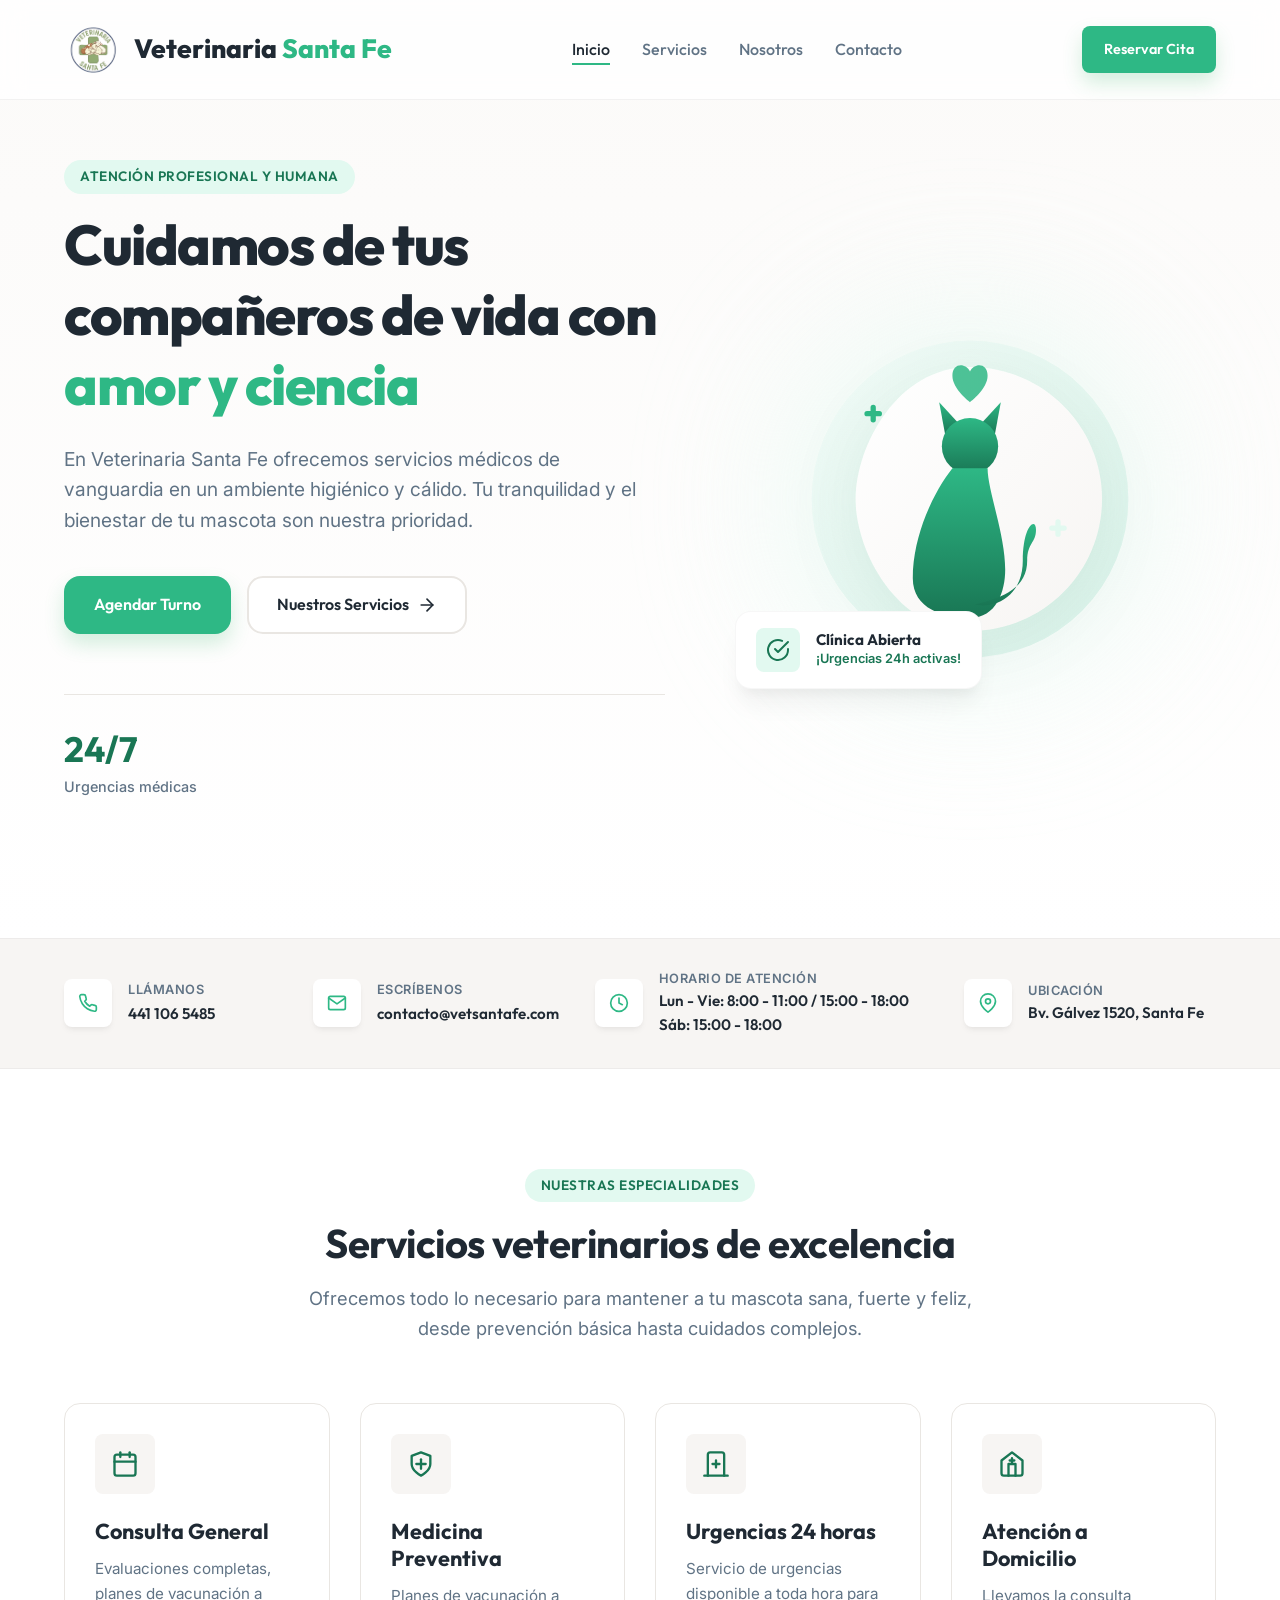
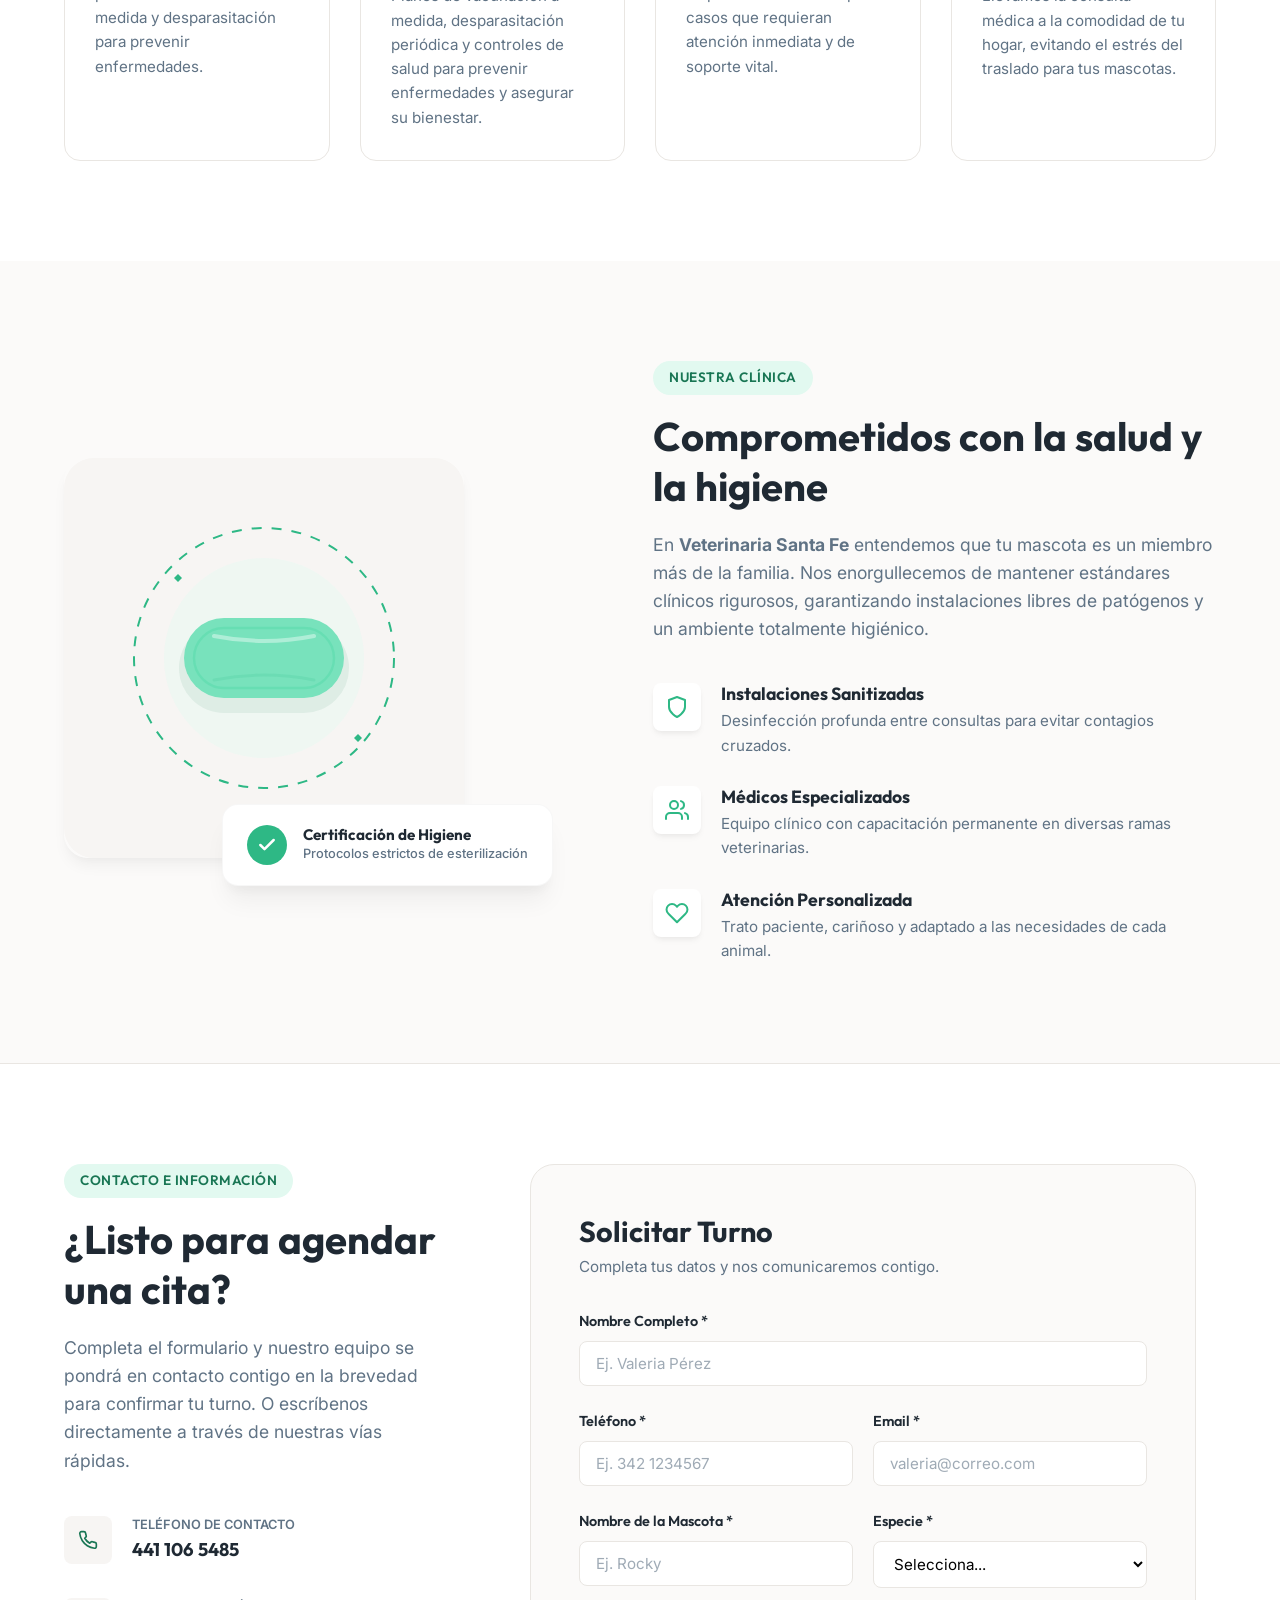
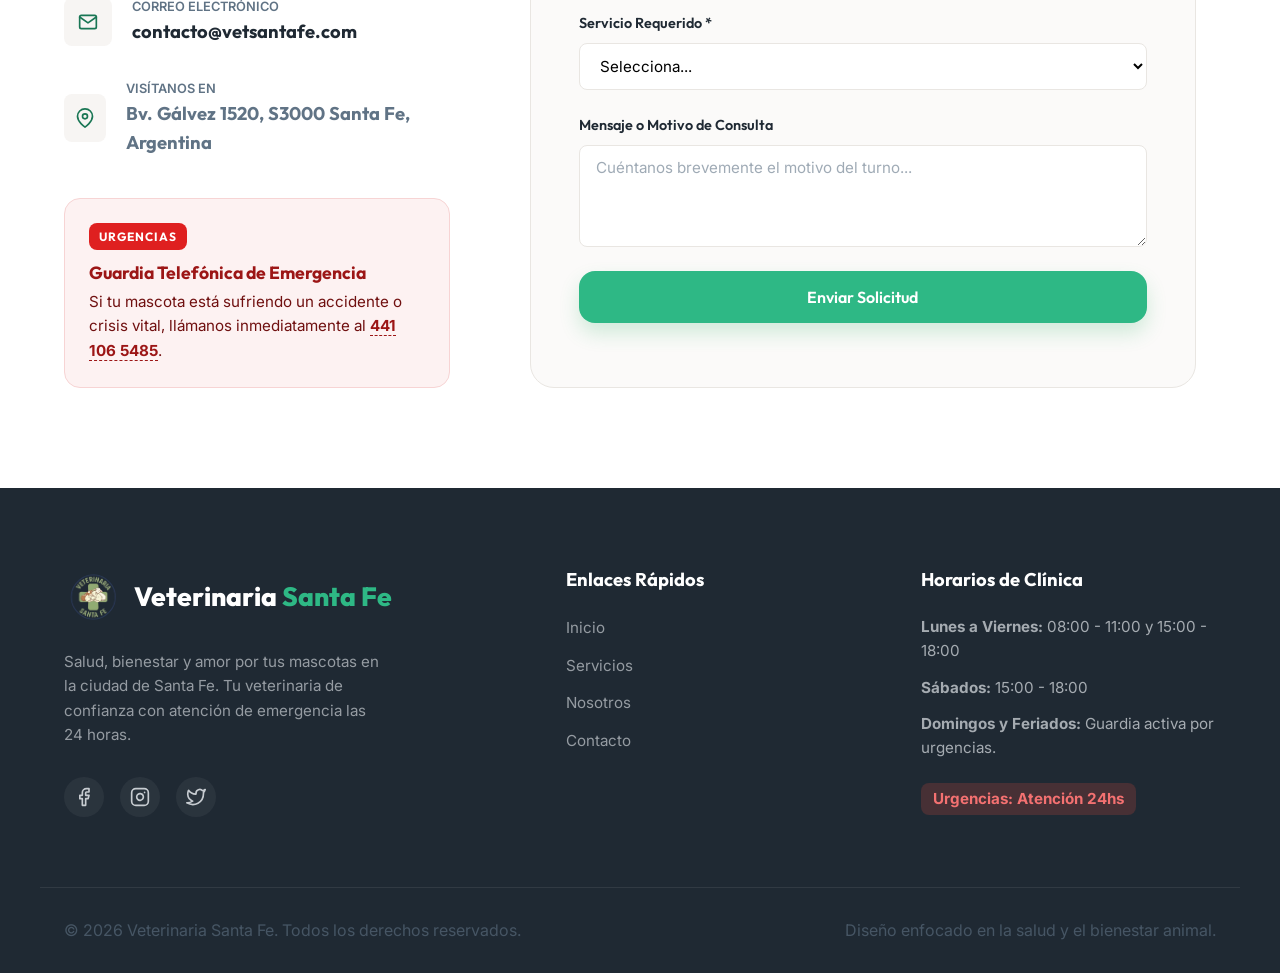
==== commit ec9a8cbb: "Add files via upload" ====
--- a/index.html
+++ b/index.html
@@ -1,17 +1,22 @@
 <!DOCTYPE html>
 <html lang="es">
+
 <head>
     <meta charset="UTF-8">
     <meta name="viewport" content="width=device-width, initial-scale=1.0">
     <title>Veterinaria Santa Fe | Cuidado y Salud para tu Mascota</title>
-    <meta name="description" content="En Veterinaria Santa Fe brindamos la mejor atención para tus mascotas: consultas médicas, cirugías, laboratorio clínico y estética en un ambiente limpio, profesional y seguro.">
+    <meta name="description"
+        content="En Veterinaria Santa Fe brindamos la mejor atención para tus mascotas: consultas médicas, cirugías, laboratorio clínico y estética en un ambiente limpio, profesional y seguro.">
     <!-- Google Fonts -->
     <link rel="preconnect" href="https://fonts.googleapis.com">
     <link rel="preconnect" href="https://fonts.gstatic.com" crossorigin>
-    <link href="https://fonts.googleapis.com/css2?family=Inter:wght@300;400;500;600;700&family=Outfit:wght@400;500;600;700;800&display=swap" rel="stylesheet">
+    <link
+        href="https://fonts.googleapis.com/css2?family=Inter:wght@300;400;500;600;700&family=Outfit:wght@400;500;600;700;800&display=swap"
+        rel="stylesheet">
     <!-- CSS Stylesheet -->
     <link rel="stylesheet" href="styles.css">
 </head>
+
 <body>
 
     <!-- Header / Navbar -->
@@ -21,18 +26,18 @@
                 <img src="images/logo.png" alt="Veterinaria Santa Fe Logo" class="logo-img">
                 <span>Veterinaria <span>Santa Fe</span></span>
             </a>
-            
+
             <nav class="nav-menu" id="nav-menu">
                 <ul>
                     <li><a href="#inicio" class="nav-link active">Inicio</a></li>
                     <li><a href="#servicios" class="nav-link">Servicios</a></li>
                     <li><a href="#nosotros" class="nav-link">Nosotros</a></li>
                     <li><a href="#contacto" class="nav-link">Contacto</a></li>
-                    <li><a href="#contacto" class="nav-link">Reservar Cita</a></li>
                 </ul>
             </nav>
 
             <div class="header-actions">
+                <a href="#contacto" class="btn btn-primary btn-sm">Reservar Cita</a>
                 <button class="menu-toggle" id="menu-toggle" aria-label="Abrir menú">
                     <span></span>
                     <span></span>
@@ -49,12 +54,18 @@
                 <div class="hero-content">
                     <span class="badge">Atención Profesional y Humana</span>
                     <h1>Cuidamos de tus compañeros de vida con <span>amor y ciencia</span></h1>
-                    <p>En Veterinaria Santa Fe ofrecemos servicios médicos de vanguardia en un ambiente higiénico y cálido. Tu tranquilidad y el bienestar de tu mascota son nuestra prioridad.</p>
+                    <p>En Veterinaria Santa Fe ofrecemos servicios médicos de vanguardia en un ambiente higiénico y
+                        cálido. Tu tranquilidad y el bienestar de tu mascota son nuestra prioridad.</p>
                     <div class="hero-actions">
                         <a href="#contacto" class="btn btn-primary">Agendar Turno</a>
                         <a href="#servicios" class="btn btn-secondary">
                             Nuestros Servicios
-                            <svg xmlns="http://www.w3.org/2000/svg" width="20" height="20" viewBox="0 0 24 24" fill="none" stroke="currentColor" stroke-width="2" stroke-linecap="round" stroke-linejoin="round"><line x1="5" y1="12" x2="19" y2="12"></line><polyline points="12 5 19 12 12 19"></polyline></svg>
+                            <svg xmlns="http://www.w3.org/2000/svg" width="20" height="20" viewBox="0 0 24 24"
+                                fill="none" stroke="currentColor" stroke-width="2" stroke-linecap="round"
+                                stroke-linejoin="round">
+                                <line x1="5" y1="12" x2="19" y2="12"></line>
+                                <polyline points="12 5 19 12 12 19"></polyline>
+                            </svg>
                         </a>
                     </div>
                     <div class="hero-stats">
@@ -64,7 +75,7 @@
                         </div>
                     </div>
                 </div>
-                
+
                 <div class="hero-graphic">
                     <div class="graphic-bg-glow"></div>
                     <!-- Minimalist SVG Pets Vector Art (Modern, Premium, Geometric) -->
@@ -72,21 +83,24 @@
                         <!-- Abstract shapes in background -->
                         <circle cx="250" cy="250" r="180" fill="url(#mintGradient)" opacity="0.15" />
                         <path d="M400,250 C400,332.8 332.8,400 250,400 C167.2,400 120,310 120,250 C120,190 167.2,100 250,100 C332.8,100 400,167.2 400,250 Z" fill="url(#boneGradient)" />
+
+                        <!-- Heart above Cat -->
+                        <path d="M250 105 C245 95, 230 95, 230 110 C230 125, 250 140, 250 140 C250 140, 270 125, 270 110 C270 95, 255 95, 250 105 Z" fill="var(--mint)" opacity="0.85" />
+
+                        <!-- Elegant Cat Silhouette -->
+                        <!-- Ears -->
+                        <path d="M222 178 L215 140 L238 165 Z" fill="url(#catGradient)" />
+                        <path d="M278 178 L285 140 L262 165 Z" fill="url(#catGradient)" />
                         
-                        <!-- Stylized Dog Outline -->
-                        <path d="M190 320 C190 260, 220 220, 250 220 C280 220, 310 260, 310 320" stroke="var(--mint-dark)" stroke-width="6" stroke-linecap="round" fill="none" />
-                        <path d="M210 220 L200 160 L230 180 Z" fill="var(--mint)" />
-                        <path d="M290 220 L300 160 L270 180 Z" fill="var(--mint)" />
+                        <!-- Head -->
+                        <circle cx="250" cy="190" r="32" fill="url(#catGradient)" />
                         
-                        <!-- Stylized Cat Outline -->
-                        <path d="M230 320 C230 280, 250 250, 270 250 C290 250, 310 280, 310 320" stroke="var(--mint-light)" stroke-width="4" stroke-linecap="round" fill="none" />
-                        <path d="M245 250 L240 215 L255 225 Z" fill="var(--mint-light)" />
-                        <path d="M295 250 L300 215 L285 225 Z" fill="var(--mint-light)" />
+                        <!-- Body -->
+                        <path d="M230 215 C210 240, 185 290, 185 340 C185 375, 220 385, 250 385 C280 385, 290 355, 290 330 C290 290, 270 240, 270 215 Z" fill="url(#catGradient)" />
                         
-                        <!-- Friendly elements -->
-                        <!-- Heart -->
-                        <path d="M250 140 C245 130, 230 130, 230 145 C230 160, 250 175, 250 175 C250 175, 270 160, 270 145 C270 130, 255 130, 250 140 Z" fill="var(--mint)" opacity="0.85" />
-                        
+                        <!-- Tail -->
+                        <path d="M255 370 C280 375, 310 360, 310 320 C310 280, 325 270, 325 285 C325 300, 315 300, 315 320 C315 350, 290 362, 255 370 Z" fill="url(#catGradient)" />
+
                         <!-- Floating crosses & sparkles -->
                         <g class="floating-cross-1">
                             <rect x="130" y="150" width="20" height="6" rx="3" fill="var(--mint)" />
@@ -96,11 +110,11 @@
                             <rect x="340" y="280" width="20" height="6" rx="3" fill="var(--mint-light)" />
                             <rect x="347" y="273" width="6" height="20" rx="3" fill="var(--mint-light)" />
                         </g>
-                        
+
                         <!-- Sparkles -->
                         <path d="M350 120 L355 125 L360 120 L355 115 Z" fill="var(--color-primary-dark)" />
                         <path d="M120 330 L123 333 L126 330 L123 327 Z" fill="var(--color-primary)" />
-                        
+
                         <!-- Gradients definition -->
                         <defs>
                             <linearGradient id="mintGradient" x1="0%" y1="0%" x2="100%" y2="100%">
@@ -111,13 +125,22 @@
                                 <stop offset="0%" stop-color="#fff" />
                                 <stop offset="100%" stop-color="var(--bone)" />
                             </linearGradient>
+                            <linearGradient id="catGradient" x1="0%" y1="0%" x2="0%" y2="100%">
+                                <stop offset="0%" stop-color="var(--mint)" />
+                                <stop offset="100%" stop-color="var(--mint-dark)" />
+                            </linearGradient>
                         </defs>
                     </svg>
 
                     <!-- Interactive Floating Card -->
                     <div class="floating-card active-card">
                         <div class="card-icon">
-                            <svg xmlns="http://www.w3.org/2000/svg" width="24" height="24" viewBox="0 0 24 24" fill="none" stroke="currentColor" stroke-width="2" stroke-linecap="round" stroke-linejoin="round"><path d="M22 11.08V12a10 10 0 1 1-5.93-9.14"></path><polyline points="22 4 12 14.01 9 11.01"></polyline></svg>
+                            <svg xmlns="http://www.w3.org/2000/svg" width="24" height="24" viewBox="0 0 24 24"
+                                fill="none" stroke="currentColor" stroke-width="2" stroke-linecap="round"
+                                stroke-linejoin="round">
+                                <path d="M22 11.08V12a10 10 0 1 1-5.93-9.14"></path>
+                                <polyline points="22 4 12 14.01 9 11.01"></polyline>
+                            </svg>
                         </div>
                         <div class="card-info">
                             <h4>Clínica Abierta</h4>
@@ -133,17 +156,27 @@
             <div class="container info-banner-container">
                 <div class="info-item">
                     <div class="info-icon">
-                        <svg xmlns="http://www.w3.org/2000/svg" width="20" height="20" viewBox="0 0 24 24" fill="none" stroke="currentColor" stroke-width="2" stroke-linecap="round" stroke-linejoin="round"><path d="M22 16.92v3a2 2 0 0 1-2.18 2 19.79 19.79 0 0 1-8.63-3.07 19.5 19.5 0 0 1-6-6 19.79 19.79 0 0 1-3.07-8.67A2 2 0 0 1 4.11 2h3a2 2 0 0 1 2 1.72 12.84 12.84 0 0 0 .7 2.81 2 2 0 0 1-.45 2.11L8.09 9.91a16 16 0 0 0 6 6l1.27-1.27a2 2 0 0 1 2.11-.45 12.84 12.84 0 0 0 2.81.7A2 2 0 0 1 22 16.92z"></path></svg>
+                        <svg xmlns="http://www.w3.org/2000/svg" width="20" height="20" viewBox="0 0 24 24" fill="none"
+                            stroke="currentColor" stroke-width="2" stroke-linecap="round" stroke-linejoin="round">
+                            <path
+                                d="M22 16.92v3a2 2 0 0 1-2.18 2 19.79 19.79 0 0 1-8.63-3.07 19.5 19.5 0 0 1-6-6 19.79 19.79 0 0 1-3.07-8.67A2 2 0 0 1 4.11 2h3a2 2 0 0 1 2 1.72 12.84 12.84 0 0 0 .7 2.81 2 2 0 0 1-.45 2.11L8.09 9.91a16 16 0 0 0 6 6l1.27-1.27a2 2 0 0 1 2.11-.45 12.84 12.84 0 0 0 2.81.7A2 2 0 0 1 22 16.92z">
+                            </path>
+                        </svg>
                     </div>
                     <div class="info-text">
                         <span>Llámanos</span>
                         <a href="tel:4411065485" class="info-link">441 106 5485</a>
                     </div>
                 </div>
-                
+
                 <div class="info-item">
                     <div class="info-icon">
-                        <svg xmlns="http://www.w3.org/2000/svg" width="20" height="20" viewBox="0 0 24 24" fill="none" stroke="currentColor" stroke-width="2" stroke-linecap="round" stroke-linejoin="round"><path d="M4 4h16c1.1 0 2 .9 2 2v12c0 1.1-.9 2-2 2H4c-1.1 0-2-.9-2-2V6c0-1.1.9-2 2-2z"></path><polyline points="22,6 12,13 2,6"></polyline></svg>
+                        <svg xmlns="http://www.w3.org/2000/svg" width="20" height="20" viewBox="0 0 24 24" fill="none"
+                            stroke="currentColor" stroke-width="2" stroke-linecap="round" stroke-linejoin="round">
+                            <path d="M4 4h16c1.1 0 2 .9 2 2v12c0 1.1-.9 2-2 2H4c-1.1 0-2-.9-2-2V6c0-1.1.9-2 2-2z">
+                            </path>
+                            <polyline points="22,6 12,13 2,6"></polyline>
+                        </svg>
                     </div>
                     <div class="info-text">
                         <span>Escríbenos</span>
@@ -153,21 +186,29 @@
 
                 <div class="info-item">
                     <div class="info-icon">
-                        <svg xmlns="http://www.w3.org/2000/svg" width="20" height="20" viewBox="0 0 24 24" fill="none" stroke="currentColor" stroke-width="2" stroke-linecap="round" stroke-linejoin="round"><circle cx="12" cy="12" r="10"></circle><polyline points="12 6 12 12 16 14"></polyline></svg>
+                        <svg xmlns="http://www.w3.org/2000/svg" width="20" height="20" viewBox="0 0 24 24" fill="none"
+                            stroke="currentColor" stroke-width="2" stroke-linecap="round" stroke-linejoin="round">
+                            <circle cx="12" cy="12" r="10"></circle>
+                            <polyline points="12 6 12 12 16 14"></polyline>
+                        </svg>
                     </div>
                     <div class="info-text">
                         <span>Horario de Atención</span>
-                        <p>Lun - Sáb: 8:00 - 20:00</p>
+                        <p>Lun - Vie: 8:00 - 11:00 / 15:00 - 18:00<br>Sáb: 15:00 - 18:00</p>
                     </div>
                 </div>
 
                 <div class="info-item">
                     <div class="info-icon">
-                        <svg xmlns="http://www.w3.org/2000/svg" width="20" height="20" viewBox="0 0 24 24" fill="none" stroke="currentColor" stroke-width="2" stroke-linecap="round" stroke-linejoin="round"><path d="M21 10c0 7-9 13-9 13s-9-6-9-13a9 9 0 0 1 18 0z"></path><circle cx="12" cy="10" r="3"></circle></svg>
+                        <svg xmlns="http://www.w3.org/2000/svg" width="20" height="20" viewBox="0 0 24 24" fill="none"
+                            stroke="currentColor" stroke-width="2" stroke-linecap="round" stroke-linejoin="round">
+                            <path d="M21 10c0 7-9 13-9 13s-9-6-9-13a9 9 0 0 1 18 0z"></path>
+                            <circle cx="12" cy="10" r="3"></circle>
+                        </svg>
                     </div>
                     <div class="info-text">
                         <span>Ubicación</span>
-                        <p>Reforma Agraria 98, Tequisquiapan</p>
+                        <p>Bv. Gálvez 1520, Santa Fe</p>
                     </div>
                 </div>
             </div>
@@ -179,63 +220,75 @@
                 <div class="section-title">
                     <span class="badge">Nuestras Especialidades</span>
                     <h2>Servicios veterinarios de excelencia</h2>
-                    <p>Ofrecemos todo lo necesario para mantener a tu mascota sana, fuerte y feliz, desde prevención básica hasta cuidados complejos.</p>
+                    <p>Ofrecemos todo lo necesario para mantener a tu mascota sana, fuerte y feliz, desde prevención
+                        básica hasta cuidados complejos.</p>
                 </div>
 
                 <div class="services-grid">
                     <!-- Service 1 -->
                     <div class="service-card reveal">
                         <div class="service-icon">
-                            <svg xmlns="http://www.w3.org/2000/svg" viewBox="0 0 24 24" fill="none" stroke="currentColor" stroke-width="2" stroke-linecap="round" stroke-linejoin="round"><rect x="3" y="4" width="18" height="18" rx="2" ry="2"></rect><line x1="16" y1="2" x2="16" y2="6"></line><line x1="8" y1="2" x2="8" y2="6"></line><line x1="3" y1="10" x2="21" y2="10"></line></svg>
+                            <svg xmlns="http://www.w3.org/2000/svg" viewBox="0 0 24 24" fill="none"
+                                stroke="currentColor" stroke-width="2" stroke-linecap="round" stroke-linejoin="round">
+                                <rect x="3" y="4" width="18" height="18" rx="2" ry="2"></rect>
+                                <line x1="16" y1="2" x2="16" y2="6"></line>
+                                <line x1="8" y1="2" x2="8" y2="6"></line>
+                                <line x1="3" y1="10" x2="21" y2="10"></line>
+                            </svg>
                         </div>
                         <h3>Consulta General</h3>
-                        <p>Evaluaciones completas, planes de vacunación a medida y desparasitación para prevenir enfermedades.</p>
+                        <p>Evaluaciones completas, planes de vacunación a medida y desparasitación para prevenir
+                            enfermedades.</p>
                     </div>
 
                     <!-- Service 2 -->
                     <div class="service-card reveal">
                         <div class="service-icon">
-                            <svg xmlns="http://www.w3.org/2000/svg" viewBox="0 0 24 24" fill="none" stroke="currentColor" stroke-width="2" stroke-linecap="round" stroke-linejoin="round">
-                                <path d="M12 22s8-4 8-10V5l-8-3-8 3v7c0 6 8 10 8 10z"/>
-                                <line x1="12" y1="8" x2="12" y2="16"/>
-                                <line x1="8" y1="12" x2="16" y2="12"/>
+                            <svg xmlns="http://www.w3.org/2000/svg" viewBox="0 0 24 24" fill="none"
+                                stroke="currentColor" stroke-width="2" stroke-linecap="round" stroke-linejoin="round">
+                                <path d="M12 22s8-4 8-10V5l-8-3-8 3v7c0 6 8 10 8 10z" />
+                                <line x1="12" y1="8" x2="12" y2="16" />
+                                <line x1="8" y1="12" x2="16" y2="12" />
                             </svg>
                         </div>
                         <h3>Medicina Preventiva</h3>
-                        <p>Planes de vacunación a medida, desparasitación periódica y controles de salud para prevenir enfermedades y asegurar su bienestar.</p>
+                        <p>Planes de vacunación a medida, desparasitación periódica y controles de salud para prevenir
+                            enfermedades y asegurar su bienestar.</p>
                     </div>
 
                     <!-- Service 3 -->
                     <div class="service-card reveal">
                         <div class="service-icon">
-                            <svg xmlns="http://www.w3.org/2000/svg" viewBox="0 0 24 24" fill="none" stroke="currentColor" stroke-width="2" stroke-linecap="round" stroke-linejoin="round"><path d="M2 22h20"></path><path d="M5 22V4a2 2 0 0 1 2-2h10a2 2 0 0 1 2 2v18"></path><path d="M9 12h6"></path><path d="M12 9v6"></path></svg>
+                            <svg xmlns="http://www.w3.org/2000/svg" viewBox="0 0 24 24" fill="none"
+                                stroke="currentColor" stroke-width="2" stroke-linecap="round" stroke-linejoin="round">
+                                <path d="M2 22h20"></path>
+                                <path d="M5 22V4a2 2 0 0 1 2-2h10a2 2 0 0 1 2 2v18"></path>
+                                <path d="M9 12h6"></path>
+                                <path d="M12 9v6"></path>
+                            </svg>
                         </div>
                         <h3>Urgencias 24 horas</h3>
-                        <p>Servicio de urgencias disponible a toda hora para casos que requieran atención inmediata y de soporte vital.</p>
+                        <p>Servicio de urgencias disponible a toda hora para casos que requieran atención inmediata y de
+                            soporte vital.</p>
                     </div>
 
                     <!-- Service 4 -->
                     <div class="service-card reveal">
                         <div class="service-icon">
-                            <svg xmlns="http://www.w3.org/2000/svg" viewBox="0 0 24 24" fill="none" stroke="currentColor" stroke-width="2" stroke-linecap="round" stroke-linejoin="round">
-                                <path d="M3 9l9-7 9 7v11a2 2 0 0 1-2 2H5a2 2 0 0 1-2-2z"/>
-                                <polyline points="9 22 9 12 15 12 15 22"/>
-                                <line x1="12" y1="7" x2="12" y2="11"/>
-                                <line x1="10" y1="9" x2="14" y2="9"/>
+                            <svg xmlns="http://www.w3.org/2000/svg" viewBox="0 0 24 24" fill="none"
+                                stroke="currentColor" stroke-width="2" stroke-linecap="round" stroke-linejoin="round">
+                                <path d="M3 9l9-7 9 7v11a2 2 0 0 1-2 2H5a2 2 0 0 1-2-2z" />
+                                <polyline points="9 22 9 12 15 12 15 22" />
+                                <line x1="12" y1="7" x2="12" y2="11" />
+                                <line x1="10" y1="9" x2="14" y2="9" />
                             </svg>
                         </div>
                         <h3>Atención a Domicilio</h3>
-                        <p>Llevamos la consulta médica a la comodidad de tu hogar, evitando el estrés del traslado para tus mascotas.</p>
-                    </div>
-
-                    <!-- Service 5 -->
-                    <div class="service-card reveal">
-                        <div class="service-icon">
-                            <svg xmlns="http://www.w3.org/2000/svg" viewBox="0 0 24 24" fill="none" stroke="currentColor" stroke-width="2" stroke-linecap="round" stroke-linejoin="round"><circle cx="10" cy="14" r="8"></circle><line x1="22" y1="2" x2="16" y2="8"></line><line x1="16" y1="2" x2="22" y2="8"></line><line x1="19" y1="5" x2="15" y2="9"></line></svg>
-                        </div>
-                        <h3>Laboratorio Clínico</h3>
-                        <p>Análisis de sangre, orina y biopsias en tiempo récord para un diagnóstico certero y rápido.</p>
-                    </div>
+                        <p>Llevamos la consulta médica a la comodidad de tu hogar, evitando el estrés del traslado para
+                            tus mascotas.</p>
+                    </div>
+
+
                 </div>
             </div>
         </section>
@@ -251,24 +304,35 @@
                         <circle cx="200" cy="200" r="130" fill="none" stroke="var(--mint)" stroke-width="2" stroke-dasharray="10 10" />
                         <circle cx="200" cy="200" r="100" fill="var(--mint-light)" opacity="0.4" />
                         
-                        <!-- Cleanliness Sparkles / Shield -->
-                        <path d="M200 120 L230 170 C270 170, 270 230, 230 230 L200 280 L170 230 C130 230, 130 170, 170 170 Z" fill="var(--mint)" />
+                        <!-- Soap Bar Shadow (offset slightly down and right) -->
+                        <rect x="115" y="165" width="170" height="90" rx="45" fill="var(--mint-dark)" opacity="0.08" />
+
+                        <!-- Soap Bar Body (Centered at 200, 200) -->
+                        <!-- Width 160, Height 80, rx 40 -->
+                        <rect x="120" y="160" width="160" height="80" rx="40" fill="hsl(158, 65%, 68%)" />
                         
-                        <!-- White paw inside shield -->
-                        <path d="M200 175 C190 175, 180 185, 180 195 C180 210, 200 225, 200 225 C200 225, 220 210, 220 195 C220 185, 210 175, 200 175 Z" fill="#fff" />
-                        <circle cx="188" cy="180" r="5" fill="#fff" />
-                        <circle cx="212" cy="180" r="5" fill="#fff" />
-                        <circle cx="200" cy="168" r="6" fill="#fff" />
+                        <!-- Inner indent rim to look like a premium soap bar -->
+                        <rect x="130" y="170" width="140" height="60" rx="30" fill="none" stroke="hsl(158, 65%, 60%)" stroke-width="2.5" opacity="0.5" />
                         
-                        <!-- Clean sparkles -->
-                        <path d="M120 100 L125 105 L130 100 L125 95 Z" fill="var(--mint)" />
-                        <path d="M280 300 L285 305 L290 300 L285 295 Z" fill="var(--mint)" />
+                        <!-- Soap Highlight line at the top curve -->
+                        <path d="M150 178 Q200 188 250 178" stroke="#fff" stroke-width="4" stroke-linecap="round" fill="none" opacity="0.4" />
+
+                        <!-- Soap Shadow line at the bottom curve -->
+                        <path d="M150 222 Q200 212 250 222" stroke="hsl(158, 65%, 45%)" stroke-width="3" stroke-linecap="round" fill="none" opacity="0.15" />
+
+                        <!-- Subtle cleanliness sparkles near the soap -->
+                        <path d="M110 120 L114 124 L118 120 L114 116 Z" fill="var(--mint)" />
+                        <path d="M290 280 L294 284 L298 280 L294 276 Z" fill="var(--mint)" />
                     </svg>
 
                     <!-- Overlay Clinic Highlight -->
                     <div class="about-overlay-card">
                         <div class="check-icon">
-                            <svg xmlns="http://www.w3.org/2000/svg" width="20" height="20" viewBox="0 0 24 24" fill="none" stroke="currentColor" stroke-width="3" stroke-linecap="round" stroke-linejoin="round"><polyline points="20 6 9 17 4 12"></polyline></svg>
+                            <svg xmlns="http://www.w3.org/2000/svg" width="20" height="20" viewBox="0 0 24 24"
+                                fill="none" stroke="currentColor" stroke-width="3" stroke-linecap="round"
+                                stroke-linejoin="round">
+                                <polyline points="20 6 9 17 4 12"></polyline>
+                            </svg>
                         </div>
                         <div>
                             <h4>Certificación de Higiene</h4>
@@ -280,12 +344,18 @@
                 <div class="about-content">
                     <span class="badge">Nuestra Clínica</span>
                     <h2>Comprometidos con la salud y la higiene</h2>
-                    <p>En <strong>Veterinaria Santa Fe</strong> entendemos que tu mascota es un miembro más de la familia. Nos enorgullecemos de mantener estándares clínicos rigurosos, garantizando instalaciones libres de patógenos y un ambiente totalmente higiénico.</p>
-                    
+                    <p>En <strong>Veterinaria Santa Fe</strong> entendemos que tu mascota es un miembro más de la
+                        familia. Nos enorgullecemos de mantener estándares clínicos rigurosos, garantizando
+                        instalaciones libres de patógenos y un ambiente totalmente higiénico.</p>
+
                     <div class="features-list">
                         <div class="feature-item">
                             <div class="feature-icon">
-                                <svg xmlns="http://www.w3.org/2000/svg" width="24" height="24" viewBox="0 0 24 24" fill="none" stroke="currentColor" stroke-width="2" stroke-linecap="round" stroke-linejoin="round"><path d="M12 22s8-4 8-10V5l-8-3-8 3v7c0 6 8 10 8 10z"></path></svg>
+                                <svg xmlns="http://www.w3.org/2000/svg" width="24" height="24" viewBox="0 0 24 24"
+                                    fill="none" stroke="currentColor" stroke-width="2" stroke-linecap="round"
+                                    stroke-linejoin="round">
+                                    <path d="M12 22s8-4 8-10V5l-8-3-8 3v7c0 6 8 10 8 10z"></path>
+                                </svg>
                             </div>
                             <div>
                                 <h4>Instalaciones Sanitizadas</h4>
@@ -295,7 +365,14 @@
 
                         <div class="feature-item">
                             <div class="feature-icon">
-                                <svg xmlns="http://www.w3.org/2000/svg" width="24" height="24" viewBox="0 0 24 24" fill="none" stroke="currentColor" stroke-width="2" stroke-linecap="round" stroke-linejoin="round"><path d="M17 21v-2a4 4 0 0 0-4-4H5a4 4 0 0 0-4 4v2"></path><circle cx="9" cy="7" r="4"></circle><path d="M23 21v-2a4 4 0 0 0-3-3.87"></path><path d="M16 3.13a4 4 0 0 1 0 7.75"></path></svg>
+                                <svg xmlns="http://www.w3.org/2000/svg" width="24" height="24" viewBox="0 0 24 24"
+                                    fill="none" stroke="currentColor" stroke-width="2" stroke-linecap="round"
+                                    stroke-linejoin="round">
+                                    <path d="M17 21v-2a4 4 0 0 0-4-4H5a4 4 0 0 0-4 4v2"></path>
+                                    <circle cx="9" cy="7" r="4"></circle>
+                                    <path d="M23 21v-2a4 4 0 0 0-3-3.87"></path>
+                                    <path d="M16 3.13a4 4 0 0 1 0 7.75"></path>
+                                </svg>
                             </div>
                             <div>
                                 <h4>Médicos Especializados</h4>
@@ -305,7 +382,13 @@
 
                         <div class="feature-item">
                             <div class="feature-icon">
-                                <svg xmlns="http://www.w3.org/2000/svg" width="24" height="24" viewBox="0 0 24 24" fill="none" stroke="currentColor" stroke-width="2" stroke-linecap="round" stroke-linejoin="round"><path d="M20.84 4.61a5.5 5.5 0 0 0-7.78 0L12 5.67l-1.06-1.06a5.5 5.5 0 0 0-7.78 7.78l1.06 1.06L12 21.23l7.78-7.78 1.06-1.06a5.5 5.5 0 0 0 0-7.78z"></path></svg>
+                                <svg xmlns="http://www.w3.org/2000/svg" width="24" height="24" viewBox="0 0 24 24"
+                                    fill="none" stroke="currentColor" stroke-width="2" stroke-linecap="round"
+                                    stroke-linejoin="round">
+                                    <path
+                                        d="M20.84 4.61a5.5 5.5 0 0 0-7.78 0L12 5.67l-1.06-1.06a5.5 5.5 0 0 0-7.78 7.78l1.06 1.06L12 21.23l7.78-7.78 1.06-1.06a5.5 5.5 0 0 0 0-7.78z">
+                                    </path>
+                                </svg>
                             </div>
                             <div>
                                 <h4>Atención Personalizada</h4>
@@ -316,6 +399,8 @@
                 </div>
             </div>
         </section>
+
+
 
         <!-- Contact Section -->
         <section id="contacto" class="contact-section">
@@ -323,12 +408,19 @@
                 <div class="contact-info">
                     <span class="badge">Contacto e Información</span>
                     <h2>¿Listo para agendar una cita?</h2>
-                    <p>Completa el formulario y nuestro equipo se pondrá en contacto contigo en la brevedad para confirmar tu turno. O escríbenos directamente a través de nuestras vías rápidas.</p>
-                    
+                    <p>Completa el formulario y nuestro equipo se pondrá en contacto contigo en la brevedad para
+                        confirmar tu turno. O escríbenos directamente a través de nuestras vías rápidas.</p>
+
                     <div class="contact-details">
                         <div class="contact-detail-item">
                             <div class="detail-icon">
-                                <svg xmlns="http://www.w3.org/2000/svg" width="20" height="20" viewBox="0 0 24 24" fill="none" stroke="currentColor" stroke-width="2" stroke-linecap="round" stroke-linejoin="round"><path d="M22 16.92v3a2 2 0 0 1-2.18 2 19.79 19.79 0 0 1-8.63-3.07 19.5 19.5 0 0 1-6-6 19.79 19.79 0 0 1-3.07-8.67A2 2 0 0 1 4.11 2h3a2 2 0 0 1 2 1.72 12.84 12.84 0 0 0 .7 2.81 2 2 0 0 1-.45 2.11L8.09 9.91a16 16 0 0 0 6 6l1.27-1.27a2 2 0 0 1 2.11-.45 12.84 12.84 0 0 0 2.81.7A2 2 0 0 1 22 16.92z"></path></svg>
+                                <svg xmlns="http://www.w3.org/2000/svg" width="20" height="20" viewBox="0 0 24 24"
+                                    fill="none" stroke="currentColor" stroke-width="2" stroke-linecap="round"
+                                    stroke-linejoin="round">
+                                    <path
+                                        d="M22 16.92v3a2 2 0 0 1-2.18 2 19.79 19.79 0 0 1-8.63-3.07 19.5 19.5 0 0 1-6-6 19.79 19.79 0 0 1-3.07-8.67A2 2 0 0 1 4.11 2h3a2 2 0 0 1 2 1.72 12.84 12.84 0 0 0 .7 2.81 2 2 0 0 1-.45 2.11L8.09 9.91a16 16 0 0 0 6 6l1.27-1.27a2 2 0 0 1 2.11-.45 12.84 12.84 0 0 0 2.81.7A2 2 0 0 1 22 16.92z">
+                                    </path>
+                                </svg>
                             </div>
                             <div>
                                 <span>Teléfono de Contacto</span>
@@ -338,7 +430,14 @@
 
                         <div class="contact-detail-item">
                             <div class="detail-icon">
-                                <svg xmlns="http://www.w3.org/2000/svg" width="20" height="20" viewBox="0 0 24 24" fill="none" stroke="currentColor" stroke-width="2" stroke-linecap="round" stroke-linejoin="round"><path d="M4 4h16c1.1 0 2 .9 2 2v12c0 1.1-.9 2-2 2H4c-1.1 0-2-.9-2-2V6c0-1.1.9-2 2-2z"></path><polyline points="22,6 12,13 2,6"></polyline></svg>
+                                <svg xmlns="http://www.w3.org/2000/svg" width="20" height="20" viewBox="0 0 24 24"
+                                    fill="none" stroke="currentColor" stroke-width="2" stroke-linecap="round"
+                                    stroke-linejoin="round">
+                                    <path
+                                        d="M4 4h16c1.1 0 2 .9 2 2v12c0 1.1-.9 2-2 2H4c-1.1 0-2-.9-2-2V6c0-1.1.9-2 2-2z">
+                                    </path>
+                                    <polyline points="22,6 12,13 2,6"></polyline>
+                                </svg>
                             </div>
                             <div>
                                 <span>Correo Electrónico</span>
@@ -348,11 +447,16 @@
 
                         <div class="contact-detail-item">
                             <div class="detail-icon">
-                                <svg xmlns="http://www.w3.org/2000/svg" width="20" height="20" viewBox="0 0 24 24" fill="none" stroke="currentColor" stroke-width="2" stroke-linecap="round" stroke-linejoin="round"><path d="M21 10c0 7-9 13-9 13s-9-6-9-13a9 9 0 0 1 18 0z"></path><circle cx="12" cy="10" r="3"></circle></svg>
+                                <svg xmlns="http://www.w3.org/2000/svg" width="20" height="20" viewBox="0 0 24 24"
+                                    fill="none" stroke="currentColor" stroke-width="2" stroke-linecap="round"
+                                    stroke-linejoin="round">
+                                    <path d="M21 10c0 7-9 13-9 13s-9-6-9-13a9 9 0 0 1 18 0z"></path>
+                                    <circle cx="12" cy="10" r="3"></circle>
+                                </svg>
                             </div>
                             <div>
                                 <span>Visítanos en</span>
-                                <p>C. Reforma Agraria 98, Santa Fe, 76755 Tequisquiapan, Qro.</p>
+                                <p>Bv. Gálvez 1520, S3000 Santa Fe, Argentina</p>
                             </div>
                         </div>
                     </div>
@@ -360,7 +464,8 @@
                     <div class="emergency-box">
                         <div class="emergency-badge">URGENCIAS</div>
                         <h4>Guardia Telefónica de Emergencia</h4>
-                        <p>Si tu mascota está sufriendo un accidente o crisis vital, llámanos inmediatamente al <a href="tel:4411065485"><strong>441 106 5485</strong></a>.</p>
+                        <p>Si tu mascota está sufriendo un accidente o crisis vital, llámanos inmediatamente al <a
+                                href="tel:4411065485"><strong>441 106 5485</strong></a>.</p>
                     </div>
                 </div>
 
@@ -368,22 +473,25 @@
                     <form class="contact-form" id="appointment-form">
                         <h3>Solicitar Turno</h3>
                         <p class="form-subtitle">Completa tus datos y nos comunicaremos contigo.</p>
-                        
+
                         <div class="form-group">
                             <label for="client-name">Nombre Completo *</label>
-                            <input type="text" id="client-name" name="client-name" required placeholder="Ej. Valeria Pérez">
+                            <input type="text" id="client-name" name="client-name" required
+                                placeholder="Ej. Valeria Pérez">
                             <span class="error-msg" id="error-name">Por favor ingresa tu nombre</span>
                         </div>
 
                         <div class="form-row">
                             <div class="form-group">
                                 <label for="client-phone">Teléfono *</label>
-                                <input type="tel" id="client-phone" name="client-phone" required placeholder="Ej. 342 1234567">
+                                <input type="tel" id="client-phone" name="client-phone" required
+                                    placeholder="Ej. 342 1234567">
                                 <span class="error-msg" id="error-phone">Ingresa un teléfono válido</span>
                             </div>
                             <div class="form-group">
                                 <label for="client-email">Email *</label>
-                                <input type="email" id="client-email" name="client-email" required placeholder="valeria@correo.com">
+                                <input type="email" id="client-email" name="client-email" required
+                                    placeholder="valeria@correo.com">
                                 <span class="error-msg" id="error-email">Ingresa un correo electrónico válido</span>
                             </div>
                         </div>
@@ -422,42 +530,34 @@
 
                         <div class="form-group">
                             <label for="message">Mensaje o Motivo de Consulta</label>
-                            <textarea id="message" name="message" rows="4" placeholder="Cuéntanos brevemente el motivo del turno..."></textarea>
+                            <textarea id="message" name="message" rows="4"
+                                placeholder="Cuéntanos brevemente el motivo del turno..."></textarea>
                         </div>
 
                         <button type="submit" class="btn btn-primary btn-block" id="submit-btn">
                             <span>Enviar Solicitud</span>
-                            <svg class="loading-spinner" xmlns="http://www.w3.org/2000/svg" fill="none" viewBox="0 0 24 24">
-                                <circle cx="12" cy="12" r="10" stroke="currentColor" stroke-width="4" opacity="0.25"></circle>
+                            <svg class="loading-spinner" xmlns="http://www.w3.org/2000/svg" fill="none"
+                                viewBox="0 0 24 24">
+                                <circle cx="12" cy="12" r="10" stroke="currentColor" stroke-width="4" opacity="0.25">
+                                </circle>
                                 <path fill="currentColor" d="M4 12a8 8 0 018-8V0C5.373 0 0 5.373 0 12h4z"></path>
                             </svg>
                         </button>
-                        
+
                         <div class="form-success-alert" id="success-alert">
-                            <svg xmlns="http://www.w3.org/2000/svg" width="24" height="24" viewBox="0 0 24 24" fill="none" stroke="currentColor" stroke-width="2.5" stroke-linecap="round" stroke-linejoin="round"><path d="M22 11.08V12a10 10 0 1 1-5.93-9.14"></path><polyline points="22 4 12 14.01 9 11.01"></polyline></svg>
+                            <svg xmlns="http://www.w3.org/2000/svg" width="24" height="24" viewBox="0 0 24 24"
+                                fill="none" stroke="currentColor" stroke-width="2.5" stroke-linecap="round"
+                                stroke-linejoin="round">
+                                <path d="M22 11.08V12a10 10 0 1 1-5.93-9.14"></path>
+                                <polyline points="22 4 12 14.01 9 11.01"></polyline>
+                            </svg>
                             <div>
                                 <strong>¡Solicitud Enviada!</strong>
-                                <p>Nos comunicaremos contigo en las próximas horas para confirmar la fecha y hora de tu turno.</p>
+                                <p>Nos comunicaremos contigo en las próximas horas para confirmar la fecha y hora de tu
+                                    turno.</p>
                             </div>
                         </div>
                     </form>
-                </div>
-            </div>
-        </section>
-
-        <!-- Map Section -->
-        <section class="map-section">
-            <div class="container">
-                <div class="map-container">
-                    <iframe 
-                        src="https://maps.google.com/maps?q=C.+Reforma+Agraria+98,+Santa+Fe,+76755+Tequisquiapan,+Qro.&t=&z=16&ie=UTF8&iwloc=&output=embed" 
-                        width="100%" 
-                        height="450" 
-                        style="border:0;" 
-                        allowfullscreen="" 
-                        loading="lazy" 
-                        referrerpolicy="no-referrer-when-downgrade">
-                    </iframe>
                 </div>
             </div>
         </section>
@@ -471,19 +571,33 @@
                     <img src="images/logo.png" alt="Veterinaria Santa Fe Logo" class="logo-img">
                     <span>Veterinaria <span>Santa Fe</span></span>
                 </a>
-                <p class="footer-desc">Salud, bienestar y amor por tus mascotas en la ciudad de Santa Fe. Tu veterinaria de confianza con atención de emergencia las 24 horas.</p>
+                <p class="footer-desc">Salud, bienestar y amor por tus mascotas en la ciudad de Santa Fe. Tu veterinaria
+                    de confianza con atención de emergencia las 24 horas.</p>
                 <div class="social-links">
                     <!-- Facebook -->
                     <a href="#" aria-label="Facebook">
-                        <svg xmlns="http://www.w3.org/2000/svg" width="20" height="20" viewBox="0 0 24 24" fill="none" stroke="currentColor" stroke-width="2" stroke-linecap="round" stroke-linejoin="round"><path d="M18 2h-3a5 5 0 0 0-5 5v3H7v4h3v8h4v-8h3l1-4h-4V7a1 1 0 0 1 1-1h3z"></path></svg>
+                        <svg xmlns="http://www.w3.org/2000/svg" width="20" height="20" viewBox="0 0 24 24" fill="none"
+                            stroke="currentColor" stroke-width="2" stroke-linecap="round" stroke-linejoin="round">
+                            <path d="M18 2h-3a5 5 0 0 0-5 5v3H7v4h3v8h4v-8h3l1-4h-4V7a1 1 0 0 1 1-1h3z"></path>
+                        </svg>
                     </a>
                     <!-- Instagram -->
                     <a href="#" aria-label="Instagram">
-                        <svg xmlns="http://www.w3.org/2000/svg" width="20" height="20" viewBox="0 0 24 24" fill="none" stroke="currentColor" stroke-width="2" stroke-linecap="round" stroke-linejoin="round"><rect x="2" y="2" width="20" height="20" rx="5" ry="5"></rect><path d="M16 11.37A4 4 0 1 1 12.63 8 4 4 0 0 1 16 11.37z"></path><line x1="17.5" y1="6.5" x2="17.51" y2="6.5"></line></svg>
+                        <svg xmlns="http://www.w3.org/2000/svg" width="20" height="20" viewBox="0 0 24 24" fill="none"
+                            stroke="currentColor" stroke-width="2" stroke-linecap="round" stroke-linejoin="round">
+                            <rect x="2" y="2" width="20" height="20" rx="5" ry="5"></rect>
+                            <path d="M16 11.37A4 4 0 1 1 12.63 8 4 4 0 0 1 16 11.37z"></path>
+                            <line x1="17.5" y1="6.5" x2="17.51" y2="6.5"></line>
+                        </svg>
                     </a>
                     <!-- Twitter / X -->
                     <a href="#" aria-label="Twitter">
-                        <svg xmlns="http://www.w3.org/2000/svg" width="20" height="20" viewBox="0 0 24 24" fill="none" stroke="currentColor" stroke-width="2" stroke-linecap="round" stroke-linejoin="round"><path d="M23 3a10.9 10.9 0 0 1-3.14 1.53 4.48 4.48 0 0 0-7.86 3v1A10.66 10.66 0 0 1 3 4s-4 9 5 13a11.64 11.64 0 0 1-7 2c9 5 20 0 20-11.5a4.5 4.5 0 0 0-.08-.83A7.72 7.72 0 0 0 23 3z"></path></svg>
+                        <svg xmlns="http://www.w3.org/2000/svg" width="20" height="20" viewBox="0 0 24 24" fill="none"
+                            stroke="currentColor" stroke-width="2" stroke-linecap="round" stroke-linejoin="round">
+                            <path
+                                d="M23 3a10.9 10.9 0 0 1-3.14 1.53 4.48 4.48 0 0 0-7.86 3v1A10.66 10.66 0 0 1 3 4s-4 9 5 13a11.64 11.64 0 0 1-7 2c9 5 20 0 20-11.5a4.5 4.5 0 0 0-.08-.83A7.72 7.72 0 0 0 23 3z">
+                            </path>
+                        </svg>
                     </a>
                 </div>
             </div>
@@ -500,7 +614,8 @@
 
             <div class="footer-hours">
                 <h4>Horarios de Clínica</h4>
-                <p><strong>Lunes a Sábado:</strong> 08:00 - 20:00</p>
+                <p><strong>Lunes a Viernes:</strong> 08:00 - 11:00 y 15:00 - 18:00</p>
+                <p><strong>Sábados:</strong> 15:00 - 18:00</p>
                 <p><strong>Domingos y Feriados:</strong> Guardia activa por urgencias.</p>
                 <p class="emergency-alert"><strong>Urgencias:</strong> Atención 24hs</p>
             </div>
@@ -516,4 +631,5 @@
     <!-- JS Scripts -->
     <script src="app.js"></script>
 </body>
-</html>
+
+</html>
--- a/styles.css
+++ b/styles.css
@@ -399,15 +399,15 @@
 }
 
 .floating-cross-1 {
-    animation: float 6s ease-in-out infinite;
+    /* Animación removida */
 }
 
 .floating-cross-2 {
-    animation: float 5s ease-in-out infinite 1.5s;
+    /* Animación removida */
 }
 
 .hero-svg circle {
-    animation: pulse-soft 8s ease-in-out infinite;
+    /* Animación removida */
 }
 
 /* Tarjeta flotante interactiva */
@@ -424,7 +424,6 @@
     box-shadow: var(--shadow-lg);
     z-index: 3;
     border: 1px solid rgba(0, 0, 0, 0.03);
-    animation: float 4s ease-in-out infinite 0.5s;
 }
 
 .floating-card .card-icon {
@@ -460,7 +459,7 @@
 
 .info-banner-container {
     display: grid;
-    grid-template-columns: repeat(4, 1fr);
+    grid-template-columns: 1fr 1.15fr 1.55fr 1.15fr;
     gap: 30px;
 }
 
@@ -512,23 +511,19 @@
 }
 
 .services-grid {
-    display: flex;
-    flex-wrap: wrap;
+    display: grid;
+    grid-template-columns: repeat(4, 1fr);
     gap: 30px;
-    justify-content: center;
 }
 
 .service-card {
     background-color: var(--white);
     border: 1px solid var(--bone-dark);
     border-radius: var(--radius-md);
-    padding: 40px;
+    padding: 30px;
     transition: var(--transition-smooth);
     position: relative;
     overflow: hidden;
-    width: 100%;
-    flex: 1 1 350px;
-    max-width: 370px;
 }
 
 .service-card::before {
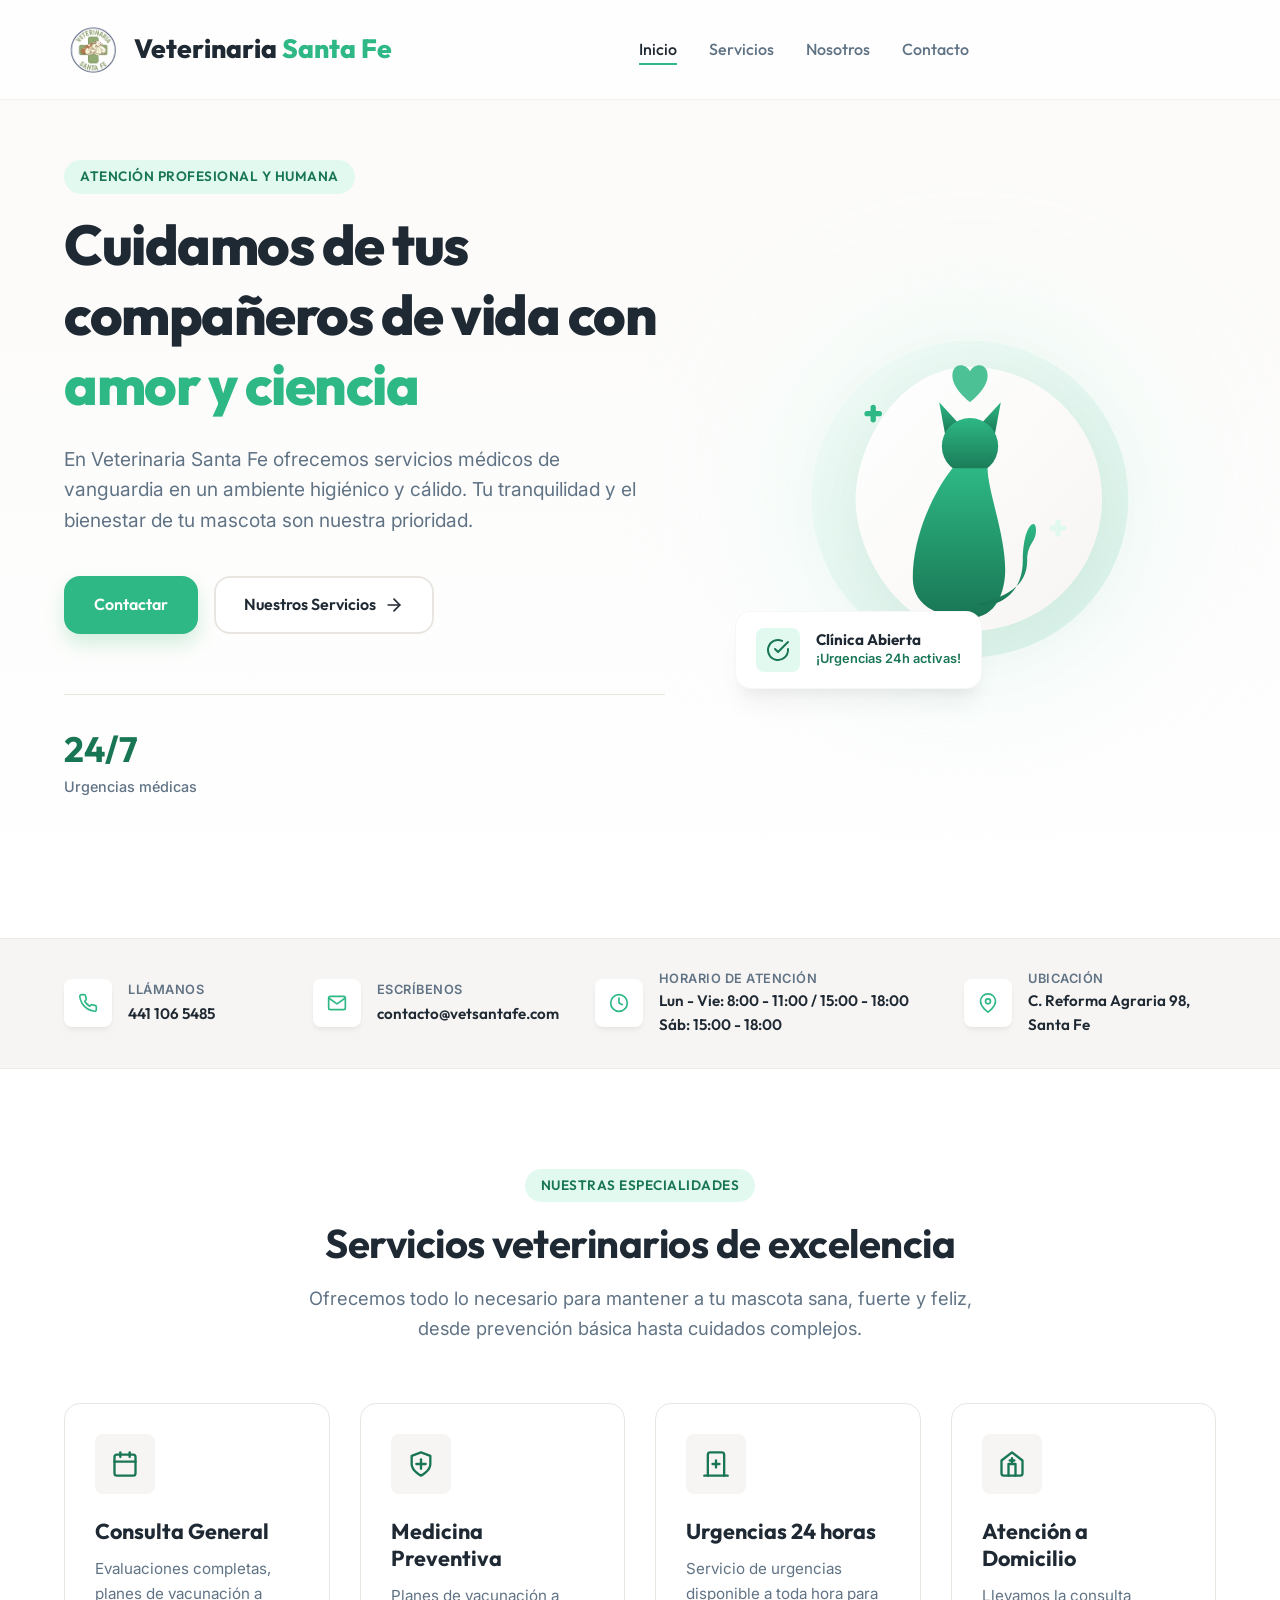
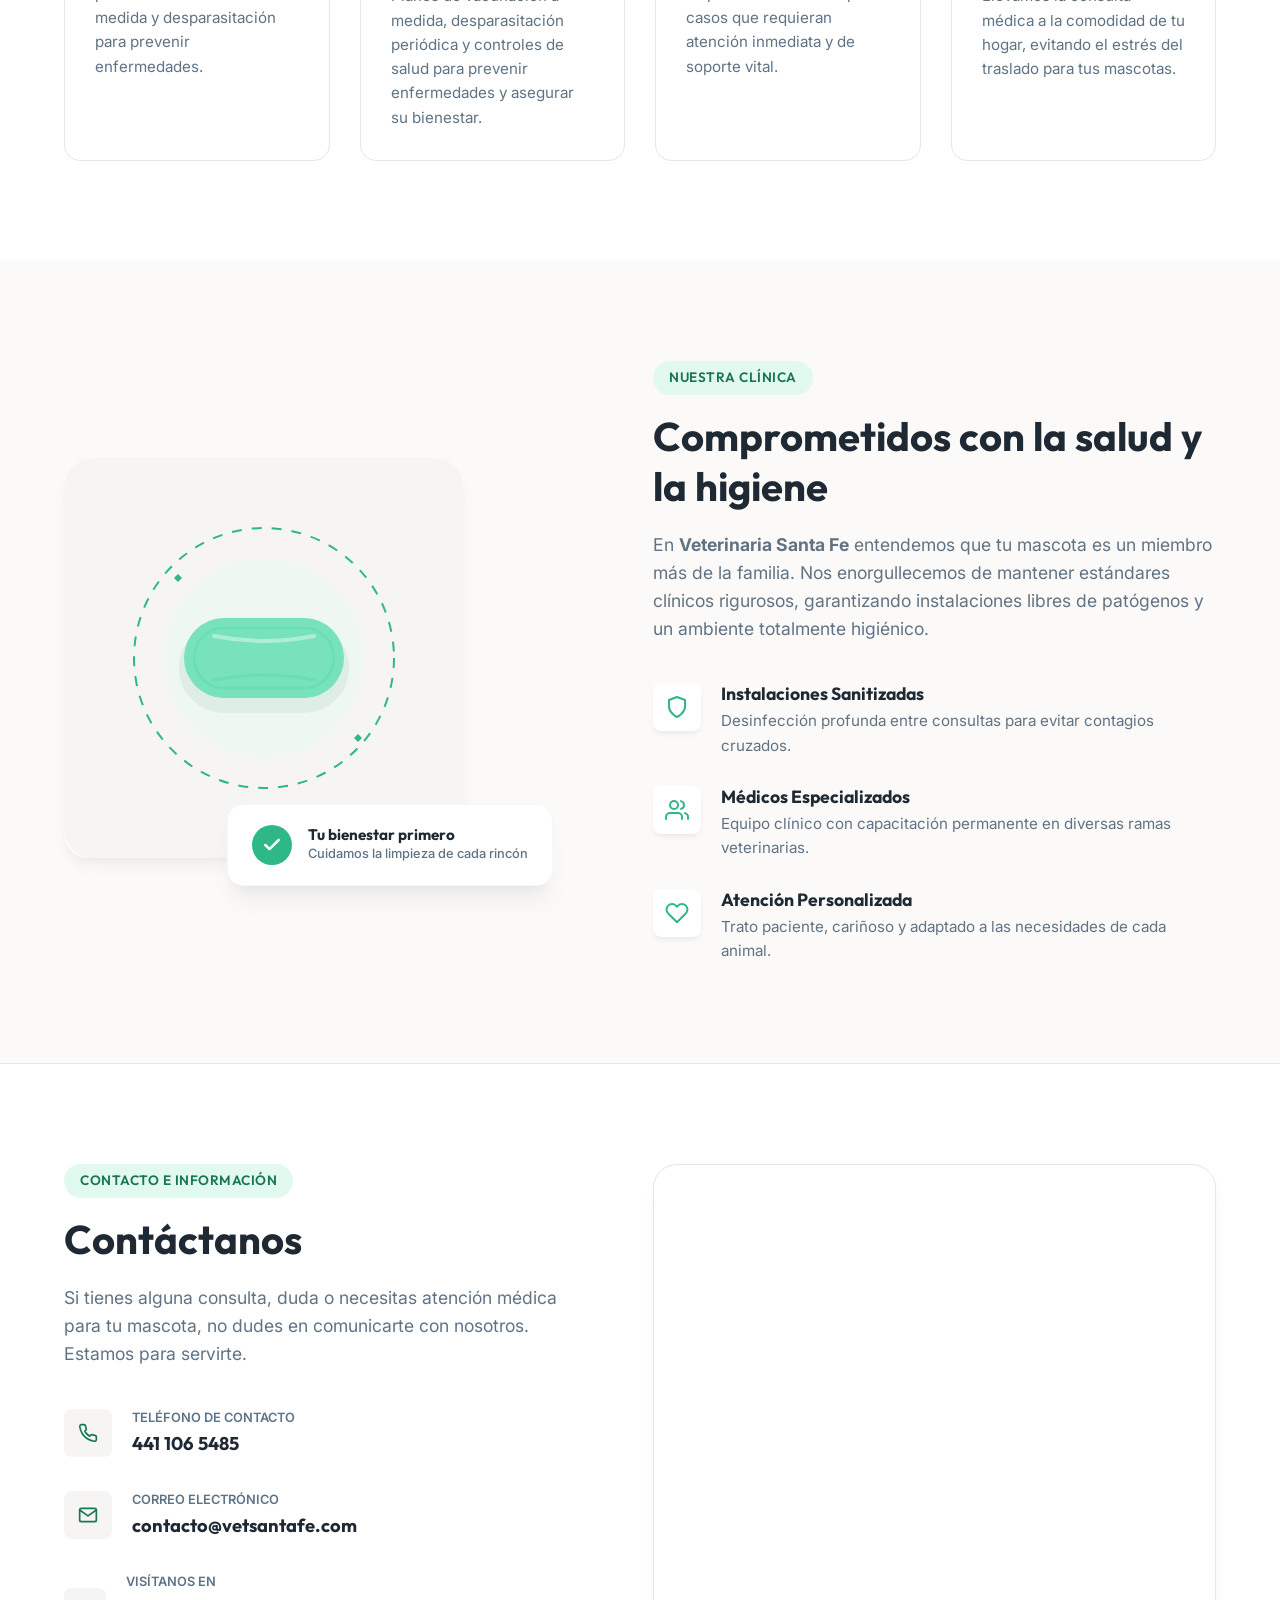
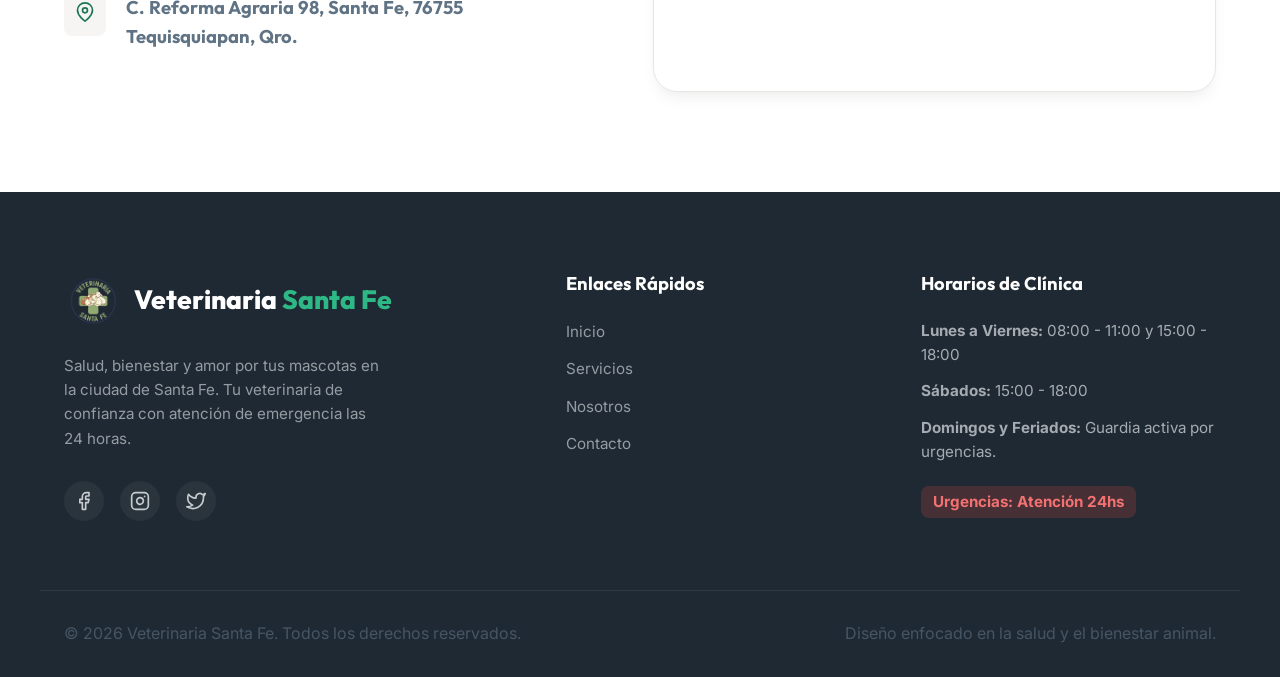
==== commit 6a947cf4: "Add files via upload" ====
--- a/index.html
+++ b/index.html
@@ -15,6 +15,8 @@
         rel="stylesheet">
     <!-- CSS Stylesheet -->
     <link rel="stylesheet" href="styles.css">
+    <!-- Favicon -->
+    <link rel="icon" type="image/png" href="images/logo.png">
 </head>
 
 <body>
@@ -37,7 +39,6 @@
             </nav>
 
             <div class="header-actions">
-                <a href="#contacto" class="btn btn-primary btn-sm">Reservar Cita</a>
                 <button class="menu-toggle" id="menu-toggle" aria-label="Abrir menú">
                     <span></span>
                     <span></span>
@@ -57,7 +58,7 @@
                     <p>En Veterinaria Santa Fe ofrecemos servicios médicos de vanguardia en un ambiente higiénico y
                         cálido. Tu tranquilidad y el bienestar de tu mascota son nuestra prioridad.</p>
                     <div class="hero-actions">
-                        <a href="#contacto" class="btn btn-primary">Agendar Turno</a>
+                        <a href="#contacto" class="btn btn-primary">Contactar</a>
                         <a href="#servicios" class="btn btn-secondary">
                             Nuestros Servicios
                             <svg xmlns="http://www.w3.org/2000/svg" width="20" height="20" viewBox="0 0 24 24"
@@ -85,7 +86,7 @@
                         <path d="M400,250 C400,332.8 332.8,400 250,400 C167.2,400 120,310 120,250 C120,190 167.2,100 250,100 C332.8,100 400,167.2 400,250 Z" fill="url(#boneGradient)" />
 
                         <!-- Heart above Cat -->
-                        <path d="M250 105 C245 95, 230 95, 230 110 C230 125, 250 140, 250 140 C250 140, 270 125, 270 110 C270 95, 255 95, 250 105 Z" fill="var(--mint)" opacity="0.85" />
+                        <path class="hero-heart" d="M250 105 C245 95, 230 95, 230 110 C230 125, 250 140, 250 140 C250 140, 270 125, 270 110 C270 95, 255 95, 250 105 Z" fill="var(--mint)" opacity="0.85" />
 
                         <!-- Elegant Cat Silhouette -->
                         <!-- Ears -->
@@ -208,7 +209,7 @@
                     </div>
                     <div class="info-text">
                         <span>Ubicación</span>
-                        <p>Bv. Gálvez 1520, Santa Fe</p>
+                        <p>C. Reforma Agraria 98, Santa Fe</p>
                     </div>
                 </div>
             </div>
@@ -335,8 +336,8 @@
                             </svg>
                         </div>
                         <div>
-                            <h4>Certificación de Higiene</h4>
-                            <p>Protocolos estrictos de esterilización</p>
+                            <h4>Tu bienestar primero</h4>
+                            <p>Cuidamos la limpieza de cada rincón</p>
                         </div>
                     </div>
                 </div>
@@ -407,9 +408,8 @@
             <div class="container contact-container">
                 <div class="contact-info">
                     <span class="badge">Contacto e Información</span>
-                    <h2>¿Listo para agendar una cita?</h2>
-                    <p>Completa el formulario y nuestro equipo se pondrá en contacto contigo en la brevedad para
-                        confirmar tu turno. O escríbenos directamente a través de nuestras vías rápidas.</p>
+                    <h2>Contáctanos</h2>
+                    <p>Si tienes alguna consulta, duda o necesitas atención médica para tu mascota, no dudes en comunicarte con nosotros. Estamos para servirte.</p>
 
                     <div class="contact-details">
                         <div class="contact-detail-item">
@@ -456,108 +456,24 @@
                             </div>
                             <div>
                                 <span>Visítanos en</span>
-                                <p>Bv. Gálvez 1520, S3000 Santa Fe, Argentina</p>
-                            </div>
-                        </div>
-                    </div>
-
-                    <div class="emergency-box">
-                        <div class="emergency-badge">URGENCIAS</div>
-                        <h4>Guardia Telefónica de Emergencia</h4>
-                        <p>Si tu mascota está sufriendo un accidente o crisis vital, llámanos inmediatamente al <a
-                                href="tel:4411065485"><strong>441 106 5485</strong></a>.</p>
-                    </div>
-                </div>
-
-                <div class="contact-form-container">
-                    <form class="contact-form" id="appointment-form">
-                        <h3>Solicitar Turno</h3>
-                        <p class="form-subtitle">Completa tus datos y nos comunicaremos contigo.</p>
-
-                        <div class="form-group">
-                            <label for="client-name">Nombre Completo *</label>
-                            <input type="text" id="client-name" name="client-name" required
-                                placeholder="Ej. Valeria Pérez">
-                            <span class="error-msg" id="error-name">Por favor ingresa tu nombre</span>
-                        </div>
-
-                        <div class="form-row">
-                            <div class="form-group">
-                                <label for="client-phone">Teléfono *</label>
-                                <input type="tel" id="client-phone" name="client-phone" required
-                                    placeholder="Ej. 342 1234567">
-                                <span class="error-msg" id="error-phone">Ingresa un teléfono válido</span>
-                            </div>
-                            <div class="form-group">
-                                <label for="client-email">Email *</label>
-                                <input type="email" id="client-email" name="client-email" required
-                                    placeholder="valeria@correo.com">
-                                <span class="error-msg" id="error-email">Ingresa un correo electrónico válido</span>
-                            </div>
-                        </div>
-
-                        <div class="form-row">
-                            <div class="form-group">
-                                <label for="pet-name">Nombre de la Mascota *</label>
-                                <input type="text" id="pet-name" name="pet-name" required placeholder="Ej. Rocky">
-                                <span class="error-msg" id="error-pet">Ingresa el nombre de tu mascota</span>
-                            </div>
-                            <div class="form-group">
-                                <label for="pet-type">Especie *</label>
-                                <select id="pet-type" name="pet-type" required>
-                                    <option value="" disabled selected>Selecciona...</option>
-                                    <option value="perro">Perro</option>
-                                    <option value="gato">Gato</option>
-                                    <option value="ave">Ave</option>
-                                    <option value="otro">Otro Exótico</option>
-                                </select>
-                                <span class="error-msg" id="error-type">Selecciona el tipo de mascota</span>
-                            </div>
-                        </div>
-
-                        <div class="form-group">
-                            <label for="service-select">Servicio Requerido *</label>
-                            <select id="service-select" name="service-select" required>
-                                <option value="" disabled selected>Selecciona...</option>
-                                <option value="consulta">Consulta General</option>
-                                <option value="preventiva">Medicina Preventiva</option>
-                                <option value="domicilio">Atención a Domicilio</option>
-                                <option value="laboratorio">Análisis de Laboratorio</option>
-                                <option value="otro">Otro Motivo</option>
-                            </select>
-                            <span class="error-msg" id="error-service">Selecciona un servicio</span>
-                        </div>
-
-                        <div class="form-group">
-                            <label for="message">Mensaje o Motivo de Consulta</label>
-                            <textarea id="message" name="message" rows="4"
-                                placeholder="Cuéntanos brevemente el motivo del turno..."></textarea>
-                        </div>
-
-                        <button type="submit" class="btn btn-primary btn-block" id="submit-btn">
-                            <span>Enviar Solicitud</span>
-                            <svg class="loading-spinner" xmlns="http://www.w3.org/2000/svg" fill="none"
-                                viewBox="0 0 24 24">
-                                <circle cx="12" cy="12" r="10" stroke="currentColor" stroke-width="4" opacity="0.25">
-                                </circle>
-                                <path fill="currentColor" d="M4 12a8 8 0 018-8V0C5.373 0 0 5.373 0 12h4z"></path>
-                            </svg>
-                        </button>
-
-                        <div class="form-success-alert" id="success-alert">
-                            <svg xmlns="http://www.w3.org/2000/svg" width="24" height="24" viewBox="0 0 24 24"
-                                fill="none" stroke="currentColor" stroke-width="2.5" stroke-linecap="round"
-                                stroke-linejoin="round">
-                                <path d="M22 11.08V12a10 10 0 1 1-5.93-9.14"></path>
-                                <polyline points="22 4 12 14.01 9 11.01"></polyline>
-                            </svg>
-                            <div>
-                                <strong>¡Solicitud Enviada!</strong>
-                                <p>Nos comunicaremos contigo en las próximas horas para confirmar la fecha y hora de tu
-                                    turno.</p>
-                            </div>
-                        </div>
-                    </form>
+                                <p>C. Reforma Agraria 98, Santa Fe, 76755 Tequisquiapan, Qro.</p>
+                            </div>
+                        </div>
+                    </div>
+
+
+                </div>
+
+                <div class="map-container" style="height: 100%; min-height: 480px;">
+                    <iframe 
+                        src="https://maps.google.com/maps?q=C.%20Reforma%20Agraria%2098%2C%20Santa%20Fe%2C%2076755%20Tequisquiapan%2C%20Qro.&t=&z=16&ie=UTF8&iwloc=&output=embed" 
+                        width="100%" 
+                        height="100%" 
+                        style="border:0; min-height: 480px; display: block;" 
+                        allowfullscreen="" 
+                        loading="lazy" 
+                        referrerpolicy="no-referrer-when-downgrade">
+                    </iframe>
                 </div>
             </div>
         </section>
--- a/styles.css
+++ b/styles.css
@@ -398,6 +398,16 @@
     50% { transform: scale(1.05); opacity: 1; }
 }
 
+.hero-heart {
+    animation: heartFloat 3s ease-in-out infinite alternate;
+    transform-origin: 250px 120px;
+}
+
+@keyframes heartFloat {
+    0% { transform: translateY(0px); }
+    100% { transform: translateY(-8px); }
+}
+
 .floating-cross-1 {
     /* Animación removida */
 }
@@ -1246,7 +1256,9 @@
         left: 0;
         width: 100%;
         height: 100vh;
-        background-color: var(--white);
+        background-color: rgba(255, 255, 255, 0.92);
+        backdrop-filter: blur(16px);
+        -webkit-backdrop-filter: blur(16px);
         padding: 90px 24px 24px 24px;
         box-shadow: var(--shadow-md);
         display: none;
@@ -1257,8 +1269,9 @@
     .nav-menu.active {
         display: flex;
         flex-direction: column;
-        justify-content: center;
+        justify-content: flex-start;
         align-items: center;
+        padding-top: 20vh;
     }
     
     .nav-menu ul {
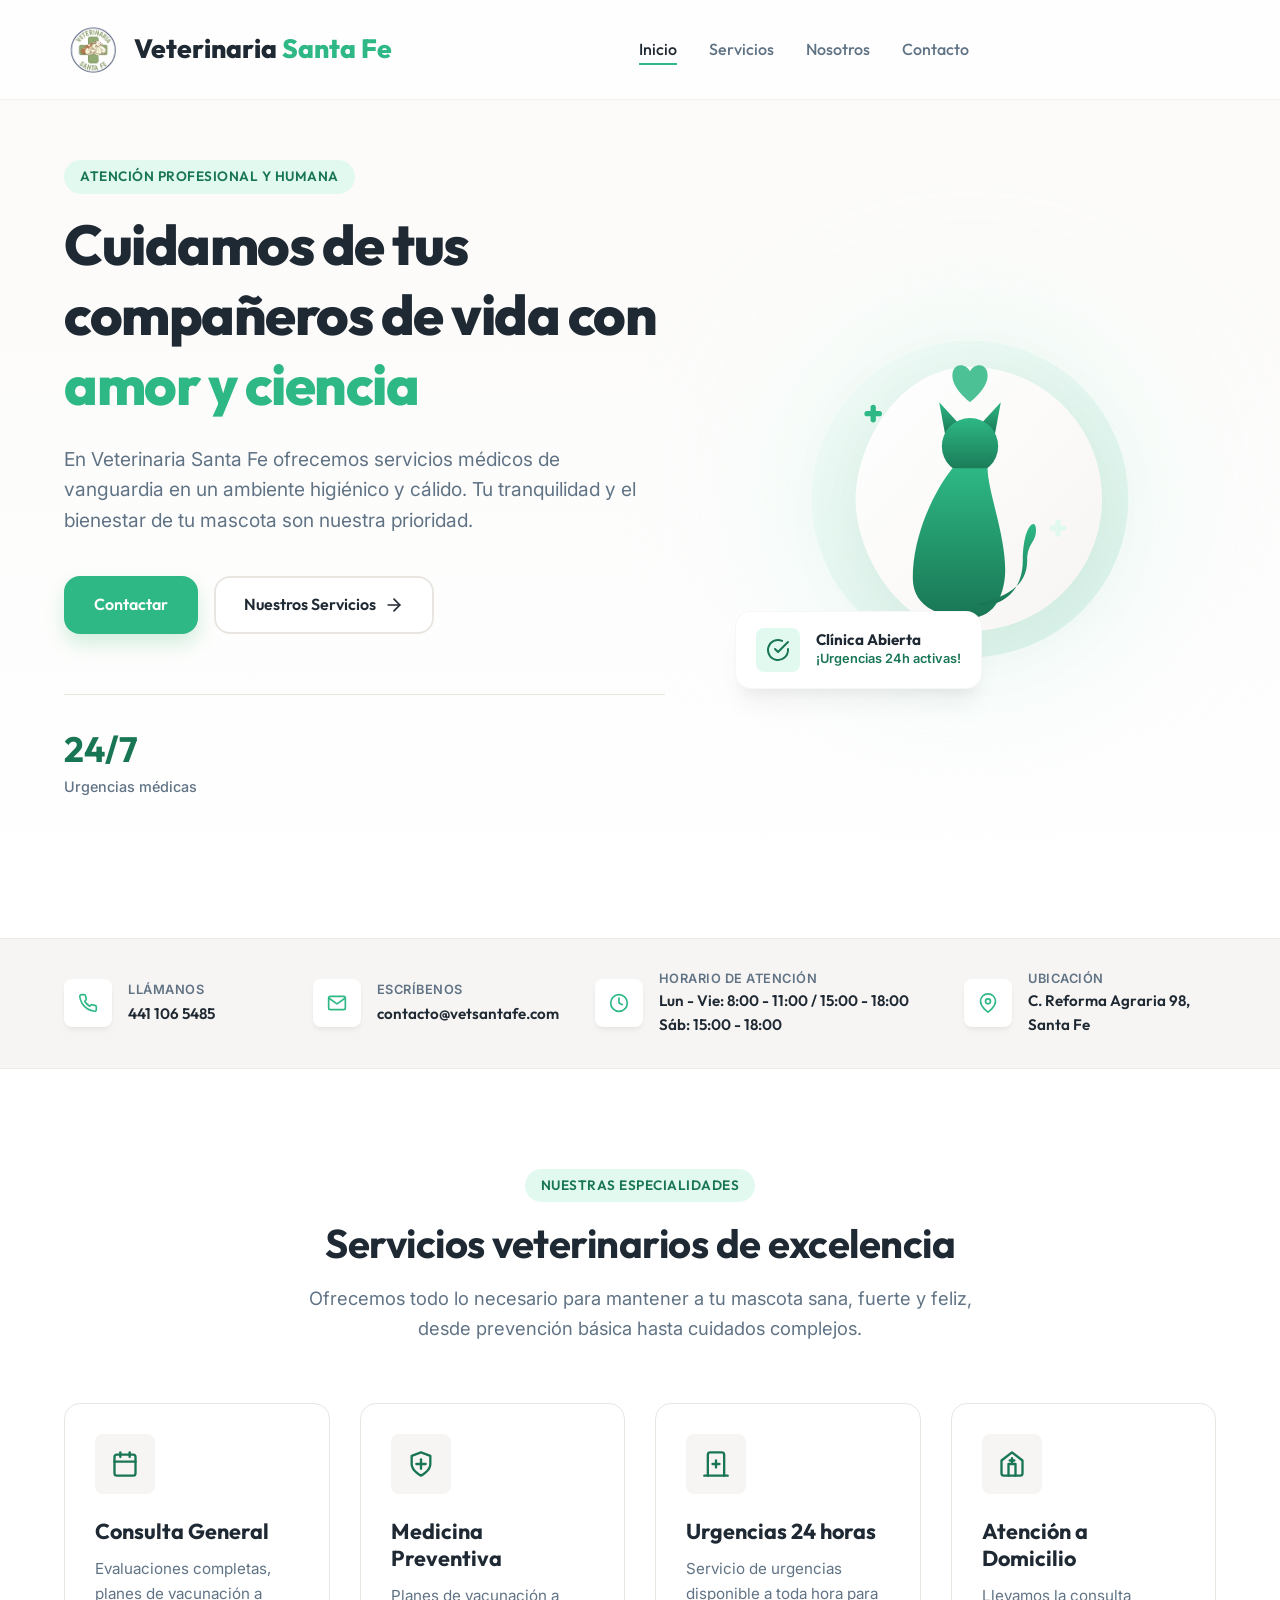
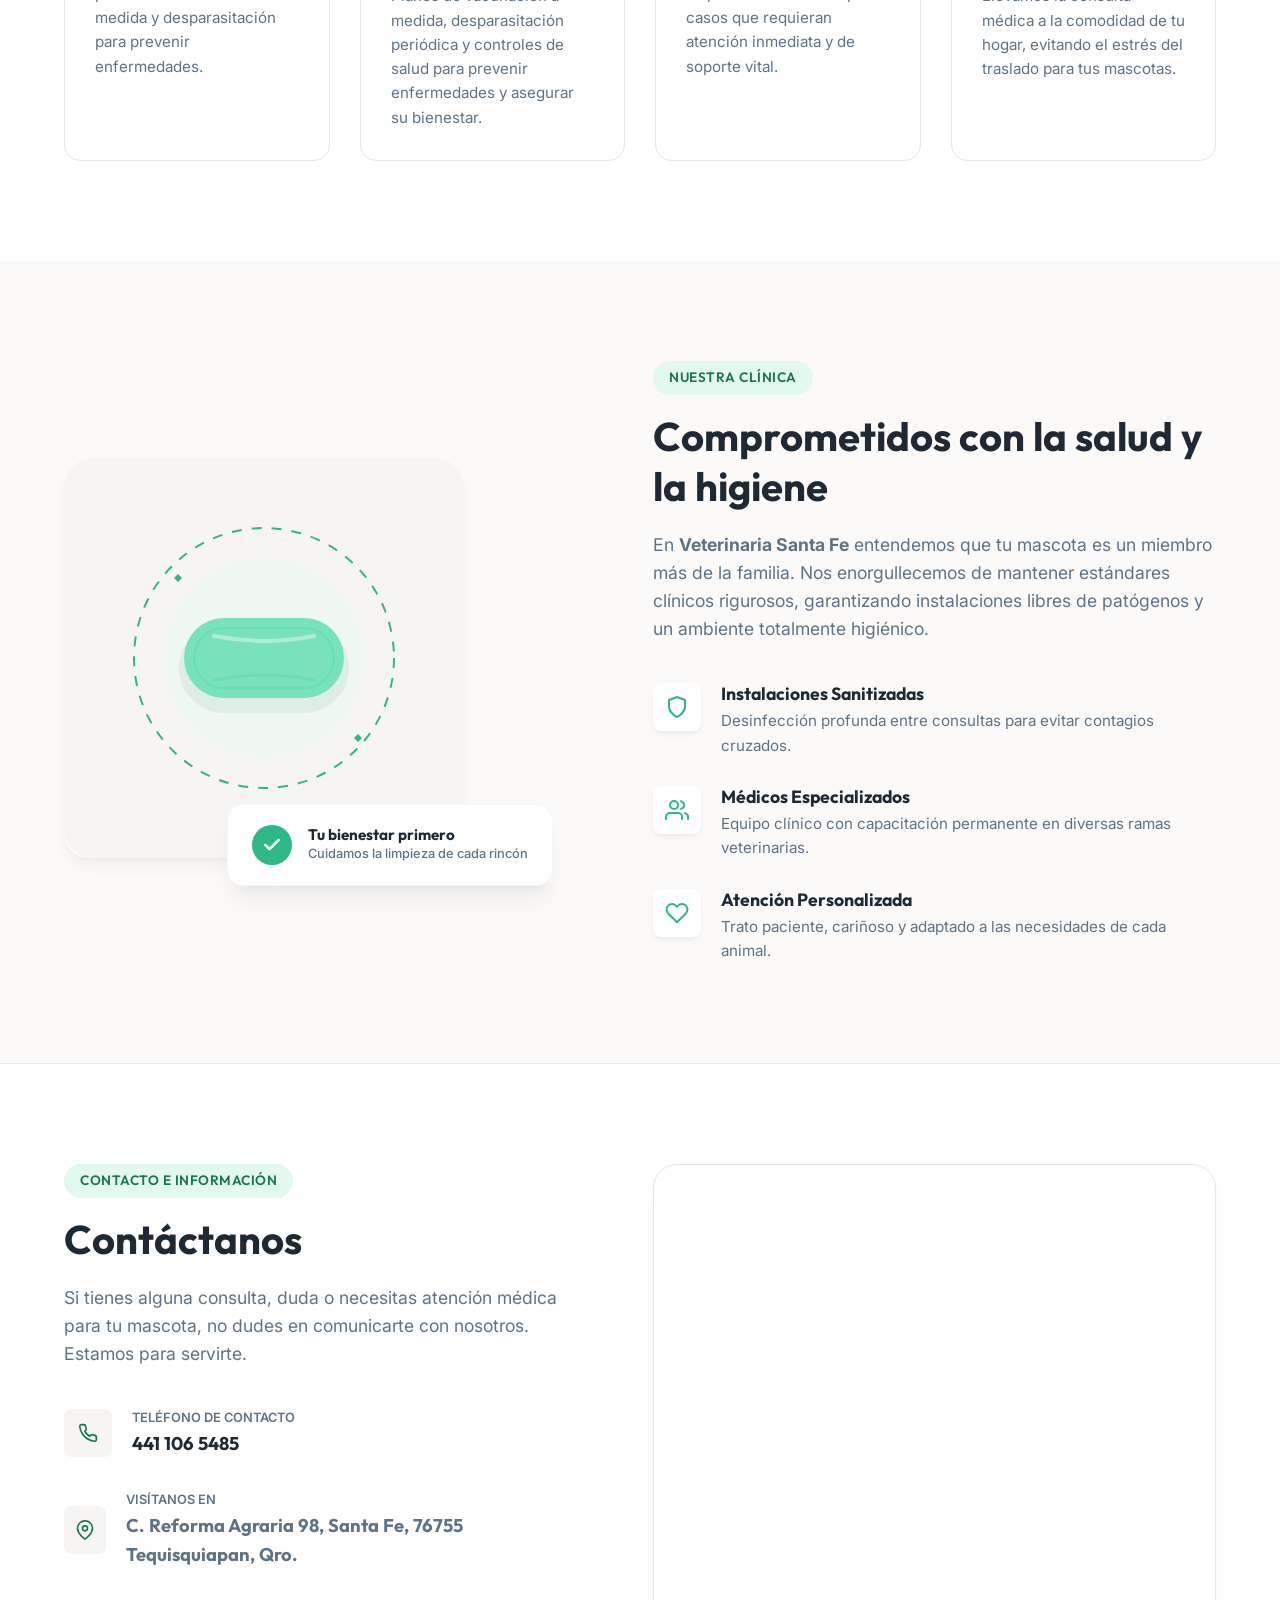
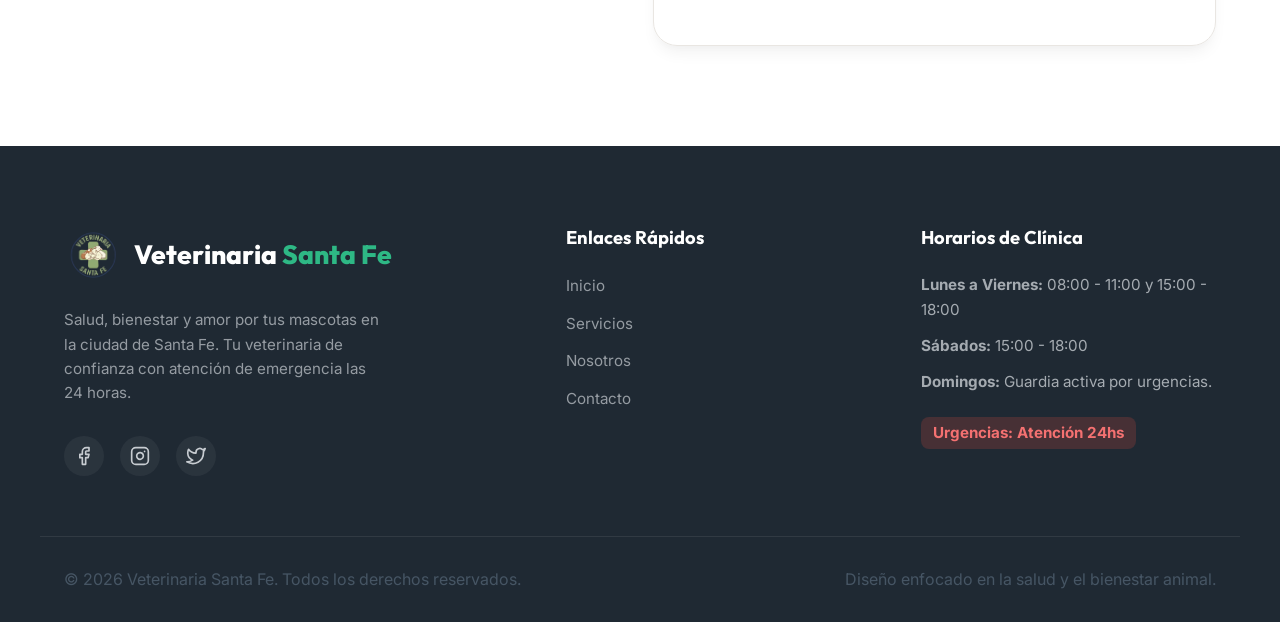
==== commit a4c15af0: "Add files via upload" ====
--- a/index.html
+++ b/index.html
@@ -428,22 +428,6 @@
                             </div>
                         </div>
 
-                        <div class="contact-detail-item">
-                            <div class="detail-icon">
-                                <svg xmlns="http://www.w3.org/2000/svg" width="20" height="20" viewBox="0 0 24 24"
-                                    fill="none" stroke="currentColor" stroke-width="2" stroke-linecap="round"
-                                    stroke-linejoin="round">
-                                    <path
-                                        d="M4 4h16c1.1 0 2 .9 2 2v12c0 1.1-.9 2-2 2H4c-1.1 0-2-.9-2-2V6c0-1.1.9-2 2-2z">
-                                    </path>
-                                    <polyline points="22,6 12,13 2,6"></polyline>
-                                </svg>
-                            </div>
-                            <div>
-                                <span>Correo Electrónico</span>
-                                <a href="mailto:contacto@veteriniariasantafe.com">contacto@vetsantafe.com</a>
-                            </div>
-                        </div>
 
                         <div class="contact-detail-item">
                             <div class="detail-icon">
@@ -532,7 +516,7 @@
                 <h4>Horarios de Clínica</h4>
                 <p><strong>Lunes a Viernes:</strong> 08:00 - 11:00 y 15:00 - 18:00</p>
                 <p><strong>Sábados:</strong> 15:00 - 18:00</p>
-                <p><strong>Domingos y Feriados:</strong> Guardia activa por urgencias.</p>
+                <p><strong>Domingos:</strong> Guardia activa por urgencias.</p>
                 <p class="emergency-alert"><strong>Urgencias:</strong> Atención 24hs</p>
             </div>
         </div>
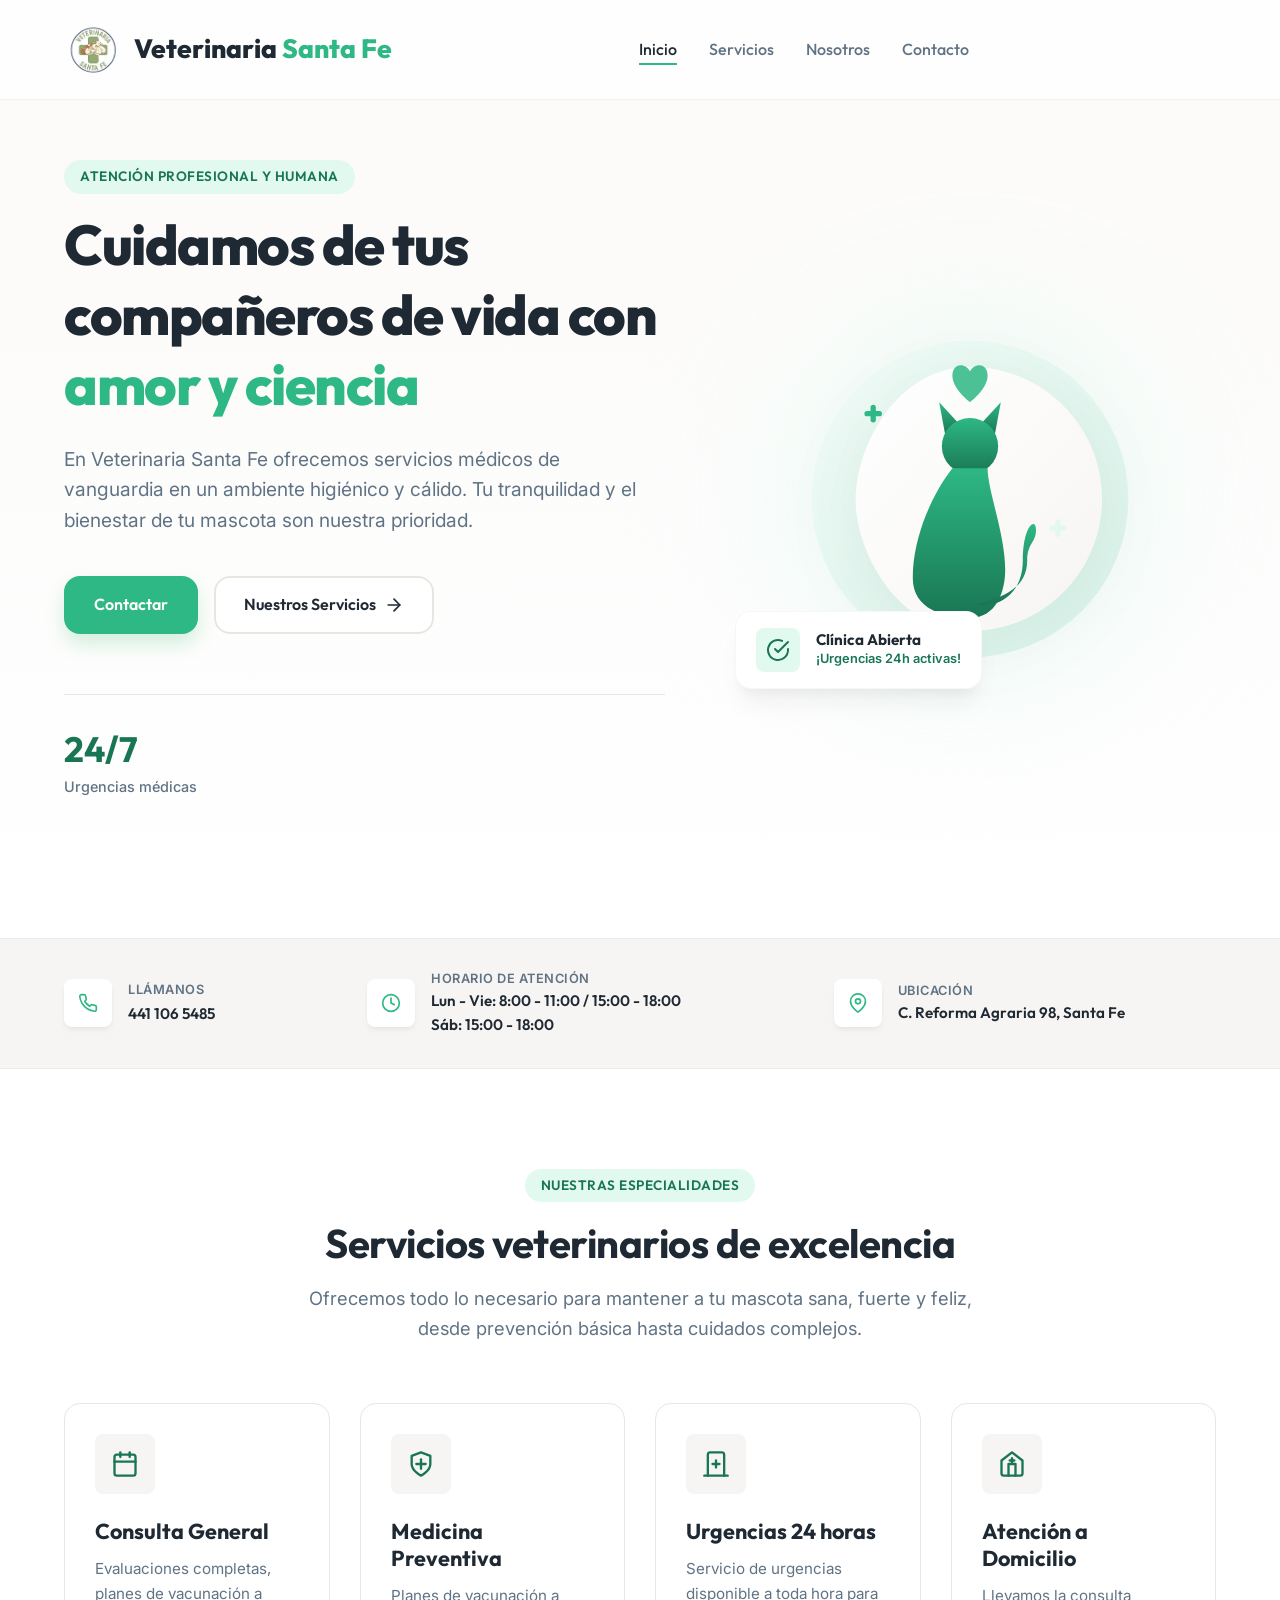
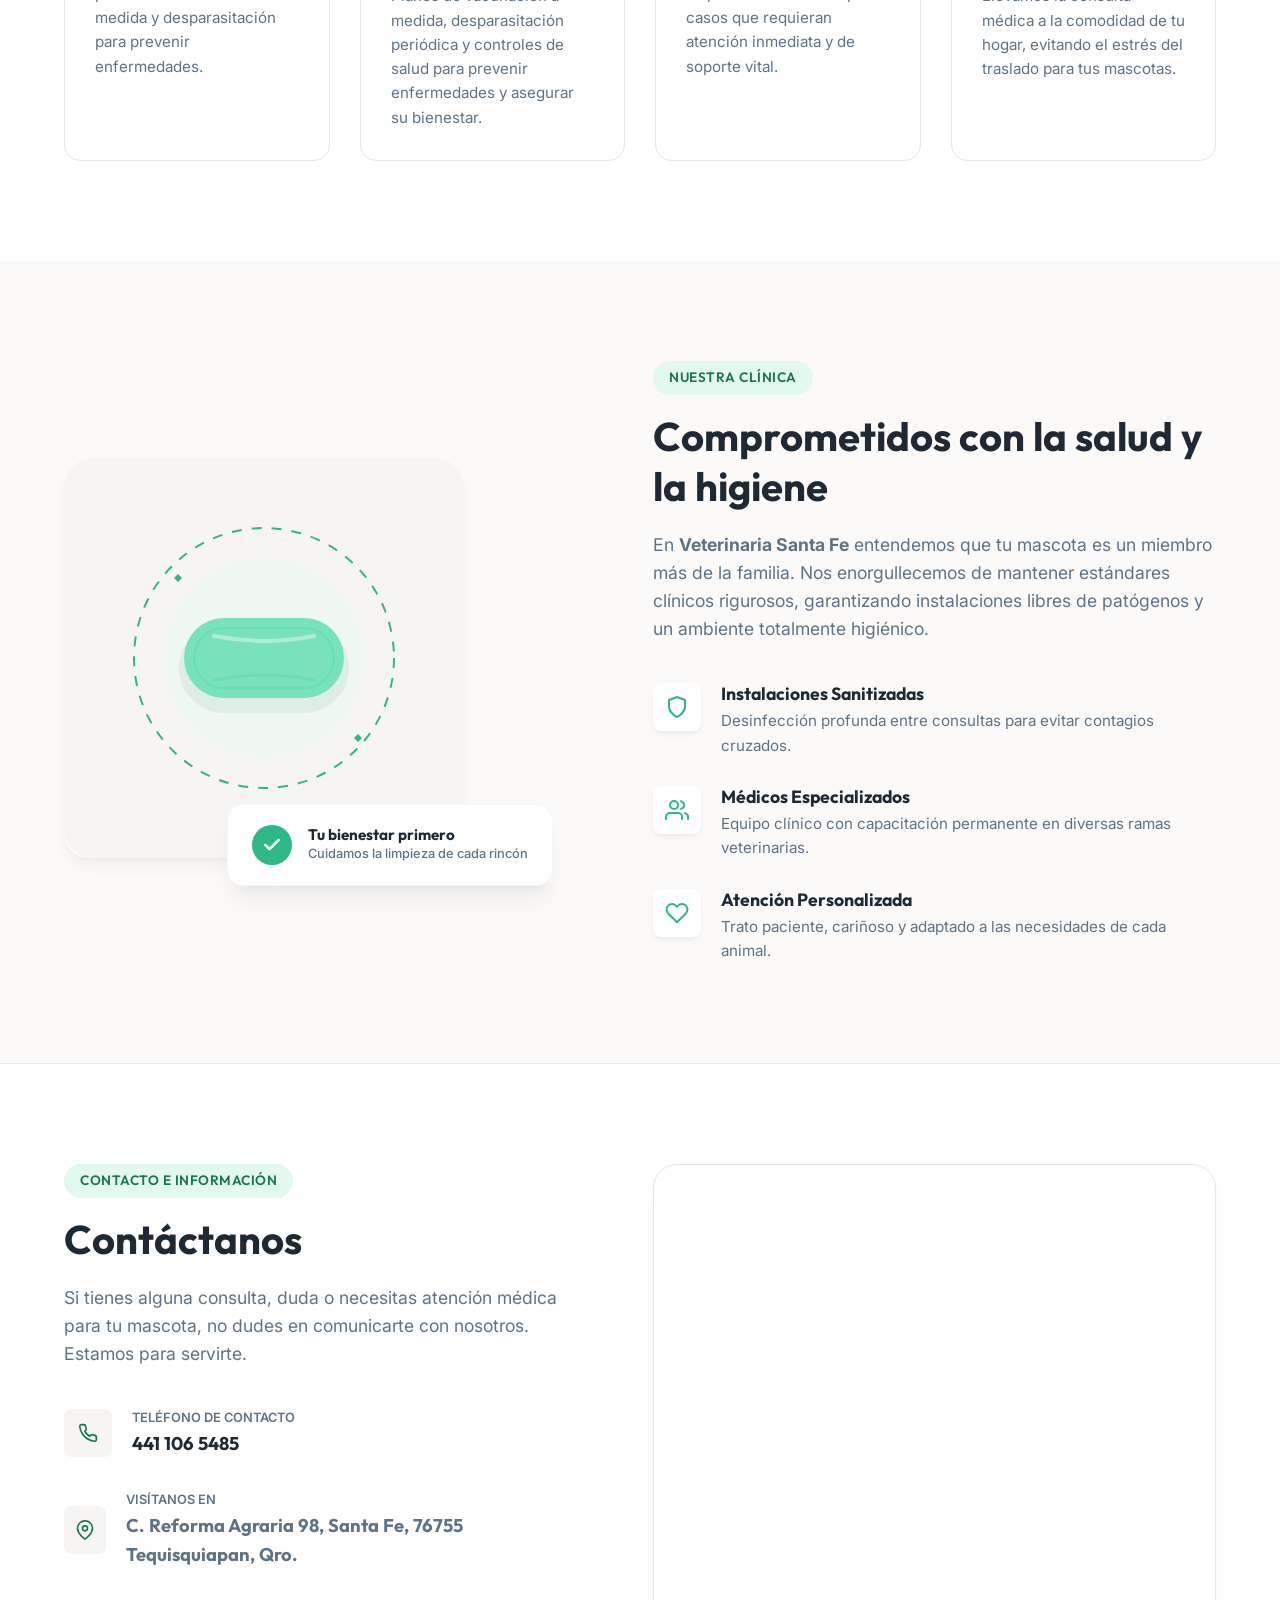
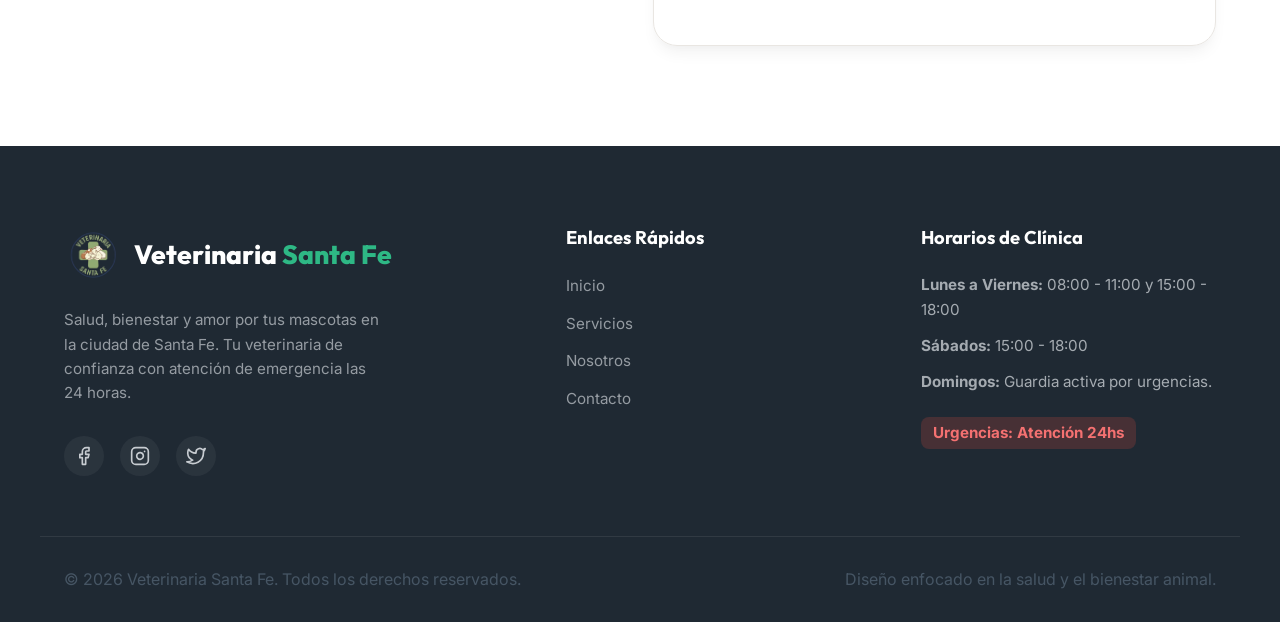
==== commit 839285cc: "Add files via upload" ====
--- a/index.html
+++ b/index.html
@@ -170,20 +170,6 @@
                     </div>
                 </div>
 
-                <div class="info-item">
-                    <div class="info-icon">
-                        <svg xmlns="http://www.w3.org/2000/svg" width="20" height="20" viewBox="0 0 24 24" fill="none"
-                            stroke="currentColor" stroke-width="2" stroke-linecap="round" stroke-linejoin="round">
-                            <path d="M4 4h16c1.1 0 2 .9 2 2v12c0 1.1-.9 2-2 2H4c-1.1 0-2-.9-2-2V6c0-1.1.9-2 2-2z">
-                            </path>
-                            <polyline points="22,6 12,13 2,6"></polyline>
-                        </svg>
-                    </div>
-                    <div class="info-text">
-                        <span>Escríbenos</span>
-                        <a href="mailto:contacto@veteriniariasantafe.com" class="info-link">contacto@vetsantafe.com</a>
-                    </div>
-                </div>
 
                 <div class="info-item">
                     <div class="info-icon">
--- a/styles.css
+++ b/styles.css
@@ -469,7 +469,7 @@
 
 .info-banner-container {
     display: grid;
-    grid-template-columns: 1fr 1.15fr 1.55fr 1.15fr;
+    grid-template-columns: 1fr 1.6fr 1.4fr;
     gap: 30px;
 }
 
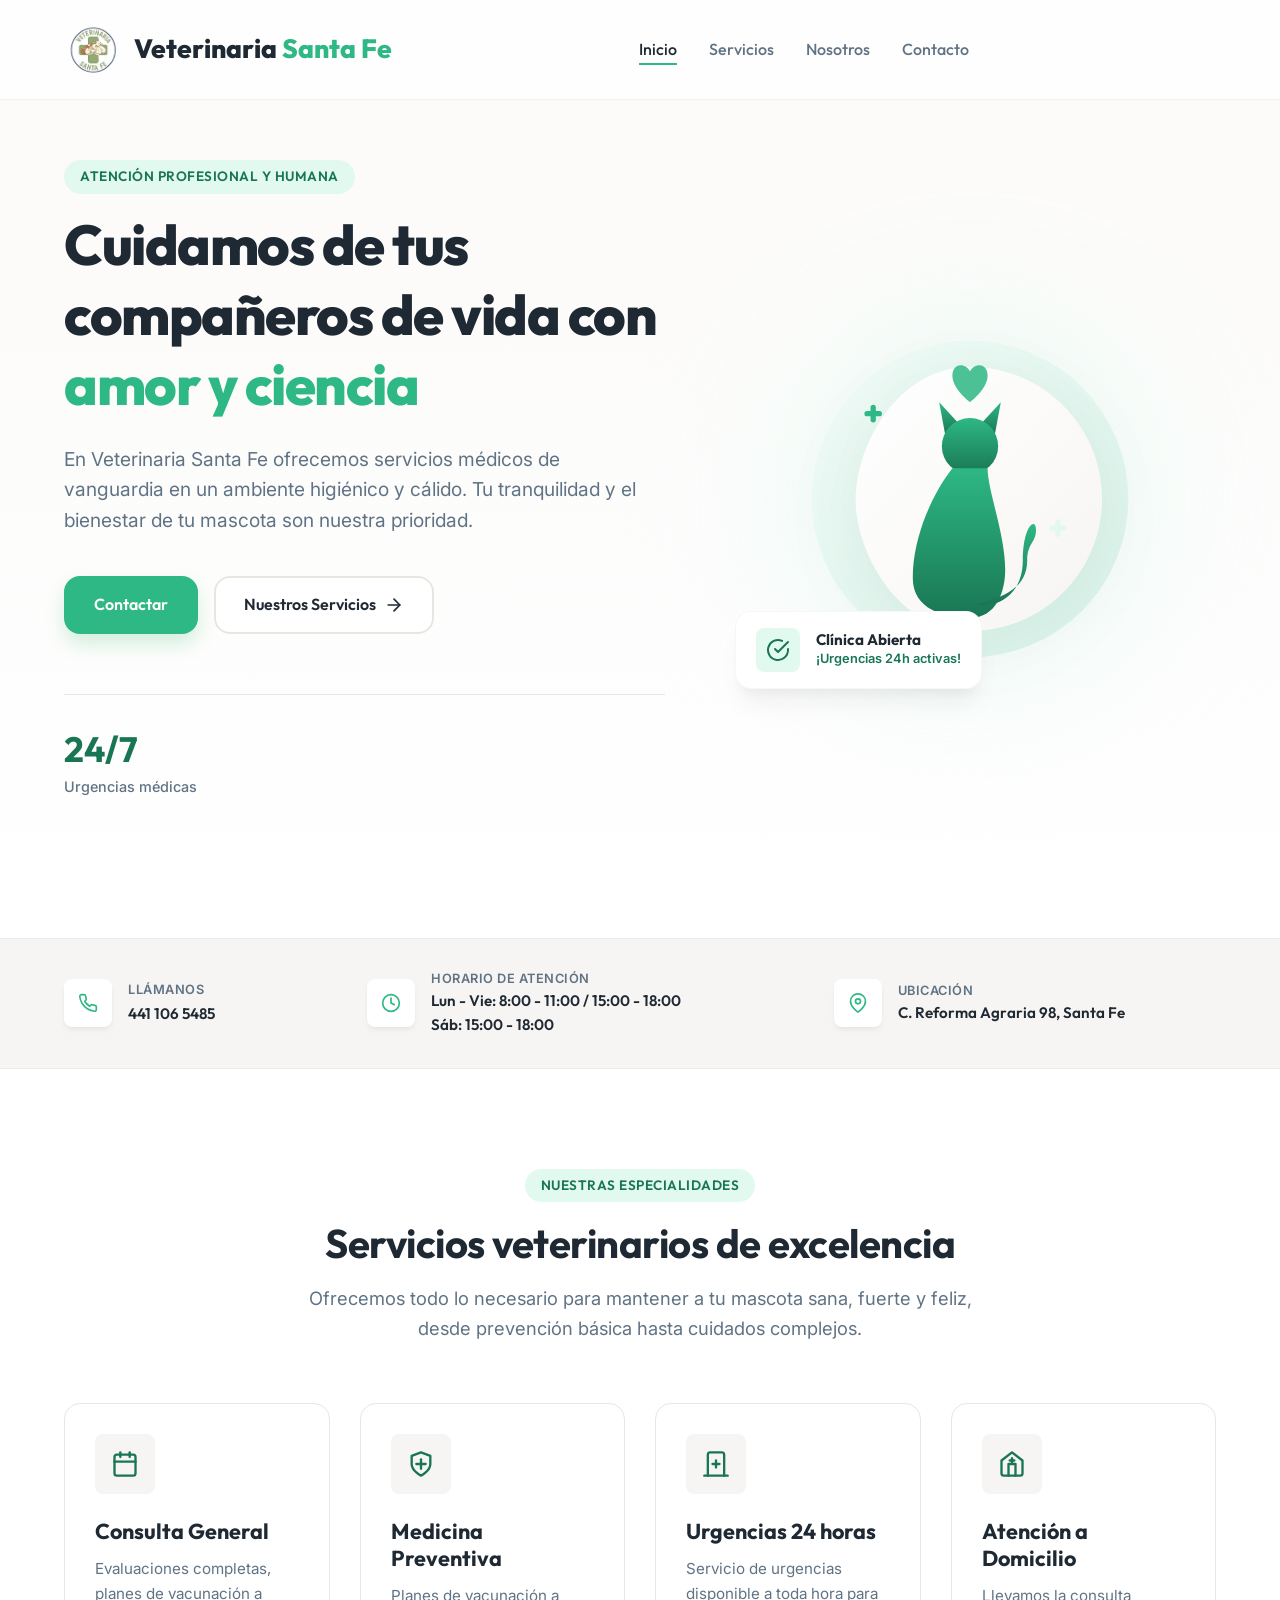
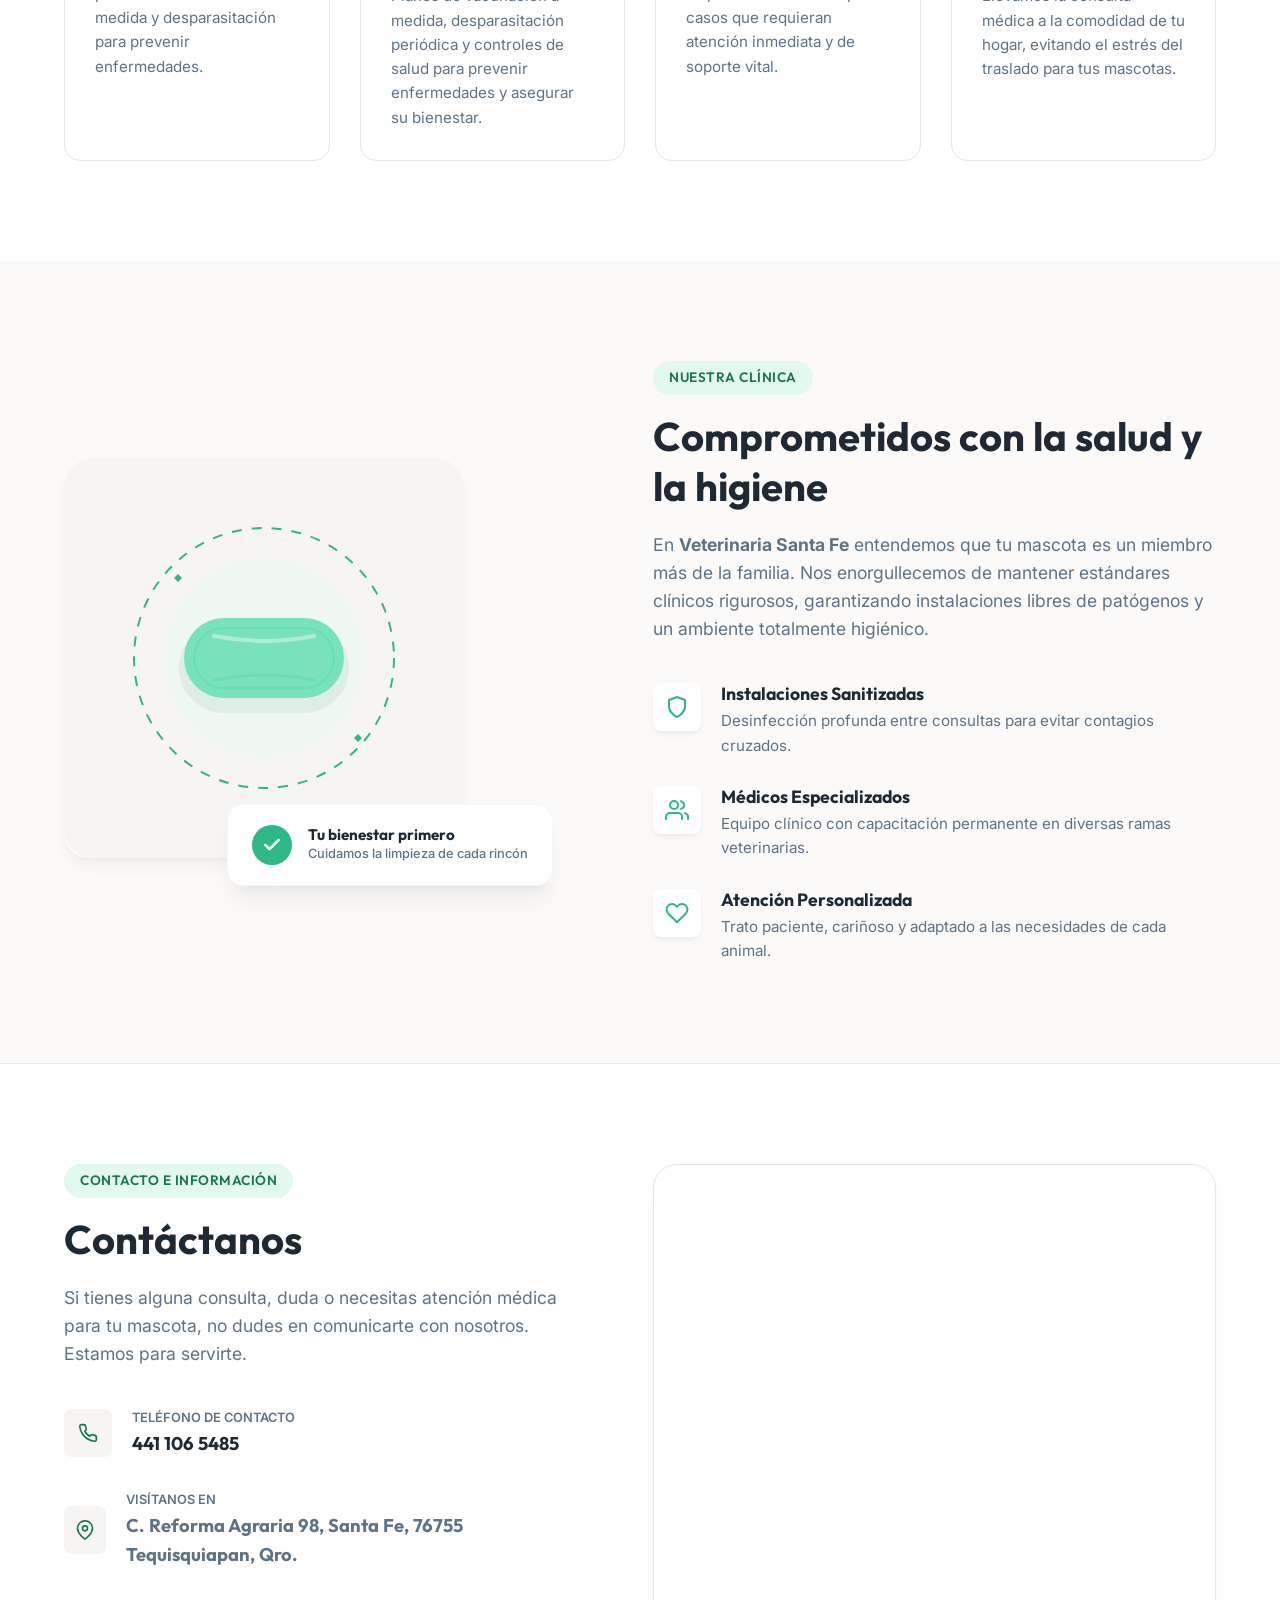
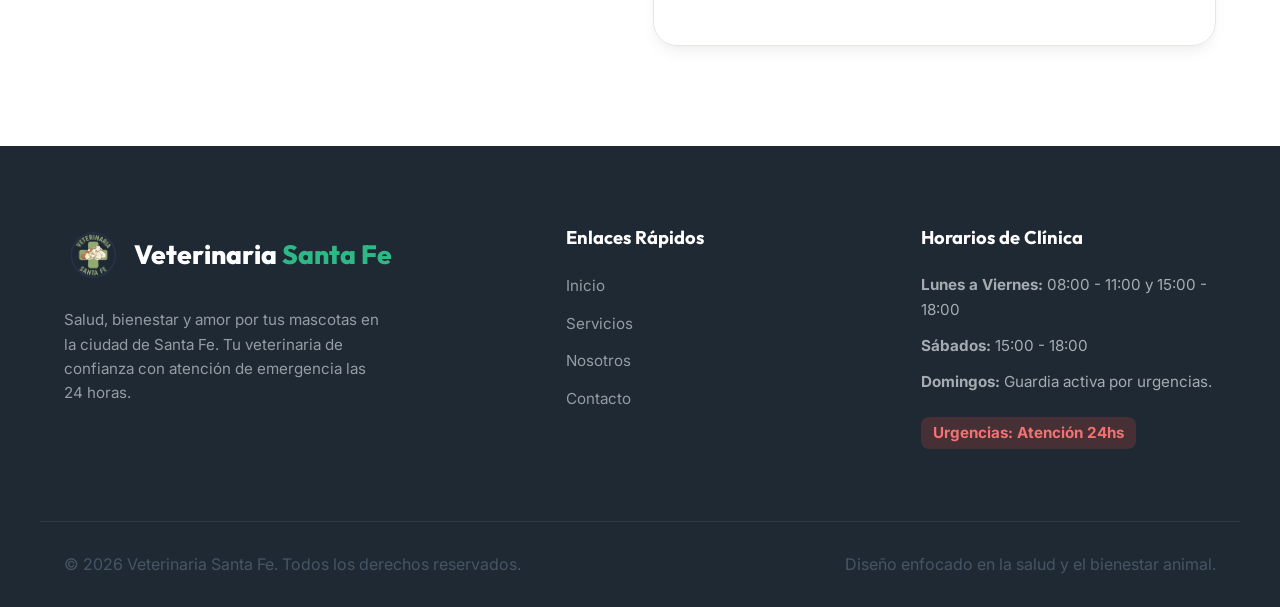
==== commit 0a15d4aa: "Add files via upload" ====
--- a/index.html
+++ b/index.html
@@ -7,6 +7,24 @@
     <title>Veterinaria Santa Fe | Cuidado y Salud para tu Mascota</title>
     <meta name="description"
         content="En Veterinaria Santa Fe brindamos la mejor atención para tus mascotas: consultas médicas, cirugías, laboratorio clínico y estética en un ambiente limpio, profesional y seguro.">
+    
+    <!-- SEO / Google Search Site Name -->
+    <meta property="og:site_name" content="Veterinaria Santa Fe">
+    <meta property="og:title" content="Veterinaria Santa Fe | Cuidado y Salud para tu Mascota">
+    <meta property="og:description" content="En Veterinaria Santa Fe brindamos la mejor atención para tus mascotas: consultas médicas, cirugías, laboratorio clínico y estética en un ambiente limpio, profesional y seguro.">
+    <meta property="og:type" content="website">
+    <meta property="og:url" content="https://fritz12213.github.io/VeterinariaSantaFe/">
+    
+    <!-- JSON-LD Structured Data for Google Site Name -->
+    <script type="application/ld+json">
+    {
+      "@context": "https://schema.org",
+      "@type": "WebSite",
+      "name": "Veterinaria Santa Fe",
+      "url": "https://fritz12213.github.io/VeterinariaSantaFe/"
+    }
+    </script>
+    
     <!-- Google Fonts -->
     <link rel="preconnect" href="https://fonts.googleapis.com">
     <link rel="preconnect" href="https://fonts.gstatic.com" crossorigin>
@@ -459,33 +477,7 @@
                 </a>
                 <p class="footer-desc">Salud, bienestar y amor por tus mascotas en la ciudad de Santa Fe. Tu veterinaria
                     de confianza con atención de emergencia las 24 horas.</p>
-                <div class="social-links">
-                    <!-- Facebook -->
-                    <a href="#" aria-label="Facebook">
-                        <svg xmlns="http://www.w3.org/2000/svg" width="20" height="20" viewBox="0 0 24 24" fill="none"
-                            stroke="currentColor" stroke-width="2" stroke-linecap="round" stroke-linejoin="round">
-                            <path d="M18 2h-3a5 5 0 0 0-5 5v3H7v4h3v8h4v-8h3l1-4h-4V7a1 1 0 0 1 1-1h3z"></path>
-                        </svg>
-                    </a>
-                    <!-- Instagram -->
-                    <a href="#" aria-label="Instagram">
-                        <svg xmlns="http://www.w3.org/2000/svg" width="20" height="20" viewBox="0 0 24 24" fill="none"
-                            stroke="currentColor" stroke-width="2" stroke-linecap="round" stroke-linejoin="round">
-                            <rect x="2" y="2" width="20" height="20" rx="5" ry="5"></rect>
-                            <path d="M16 11.37A4 4 0 1 1 12.63 8 4 4 0 0 1 16 11.37z"></path>
-                            <line x1="17.5" y1="6.5" x2="17.51" y2="6.5"></line>
-                        </svg>
-                    </a>
-                    <!-- Twitter / X -->
-                    <a href="#" aria-label="Twitter">
-                        <svg xmlns="http://www.w3.org/2000/svg" width="20" height="20" viewBox="0 0 24 24" fill="none"
-                            stroke="currentColor" stroke-width="2" stroke-linecap="round" stroke-linejoin="round">
-                            <path
-                                d="M23 3a10.9 10.9 0 0 1-3.14 1.53 4.48 4.48 0 0 0-7.86 3v1A10.66 10.66 0 0 1 3 4s-4 9 5 13a11.64 11.64 0 0 1-7 2c9 5 20 0 20-11.5a4.5 4.5 0 0 0-.08-.83A7.72 7.72 0 0 0 23 3z">
-                            </path>
-                        </svg>
-                    </a>
-                </div>
+
             </div>
 
             <div class="footer-links">
